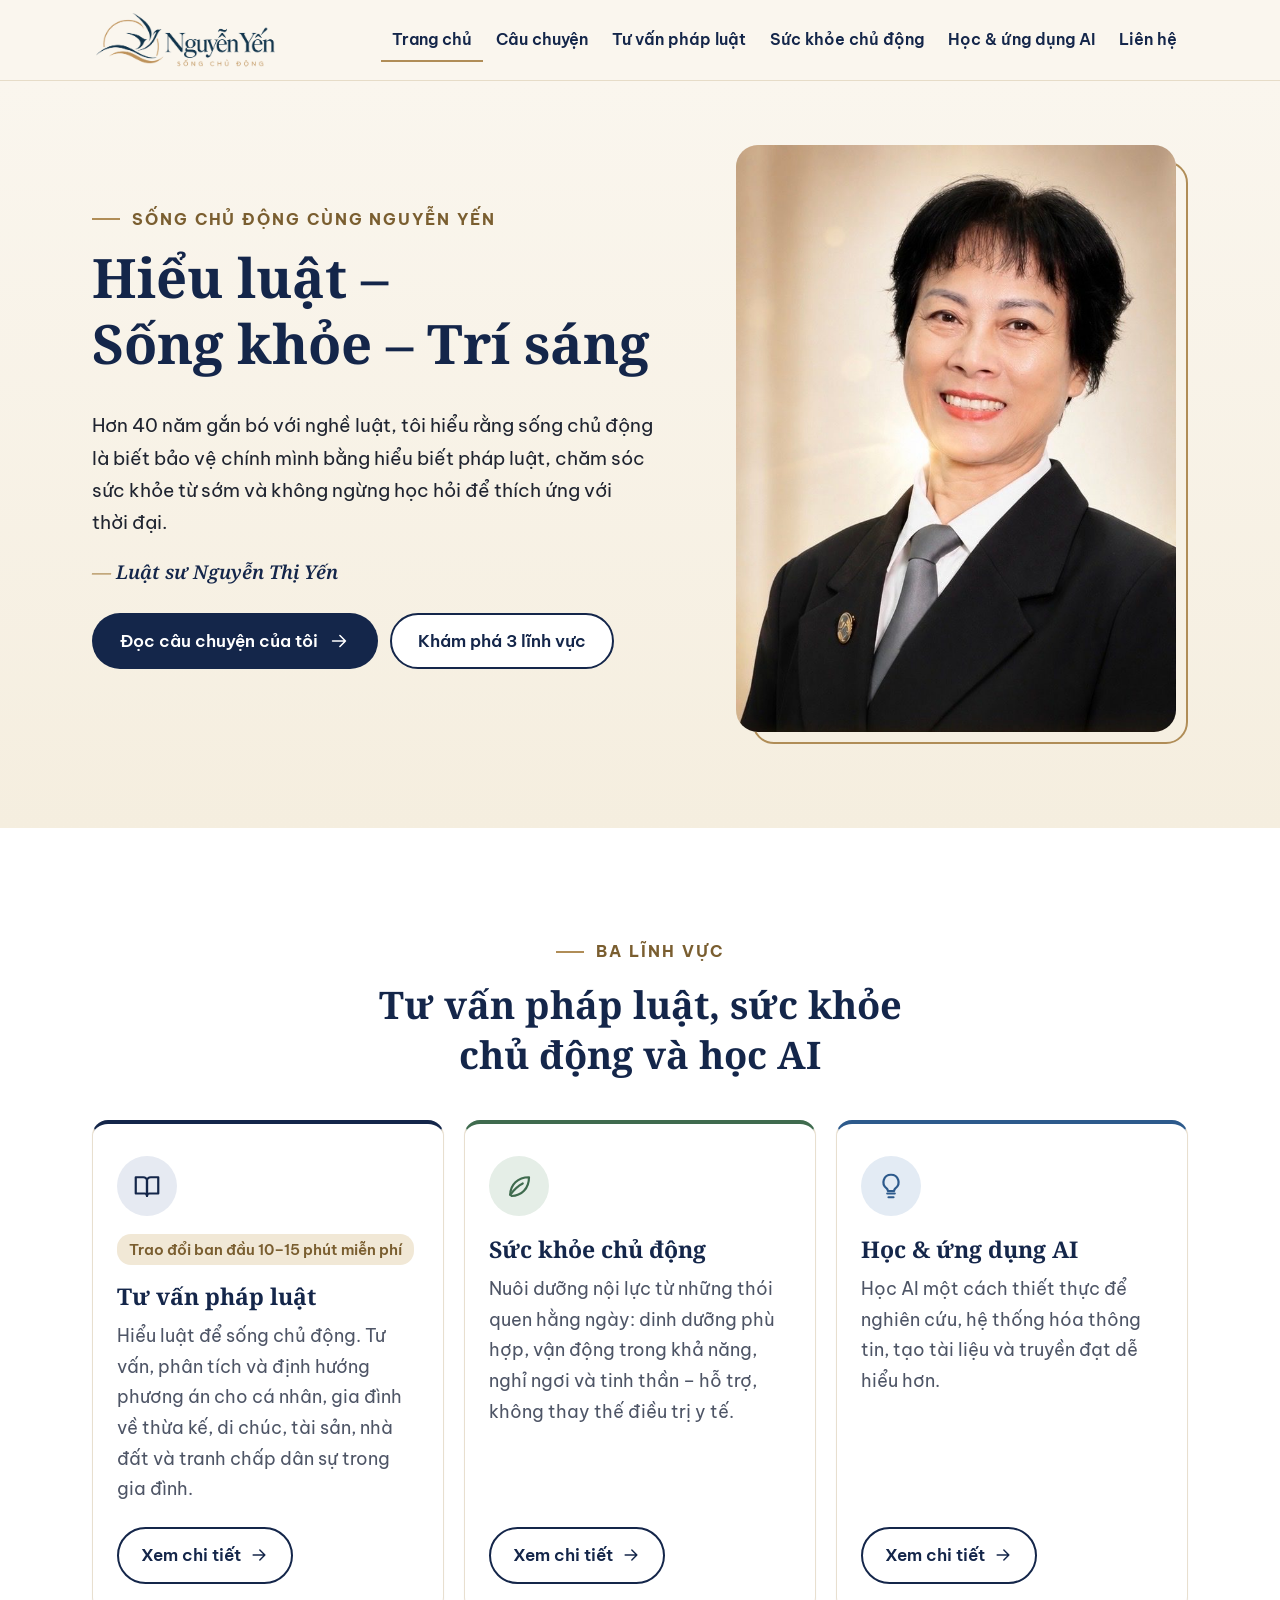
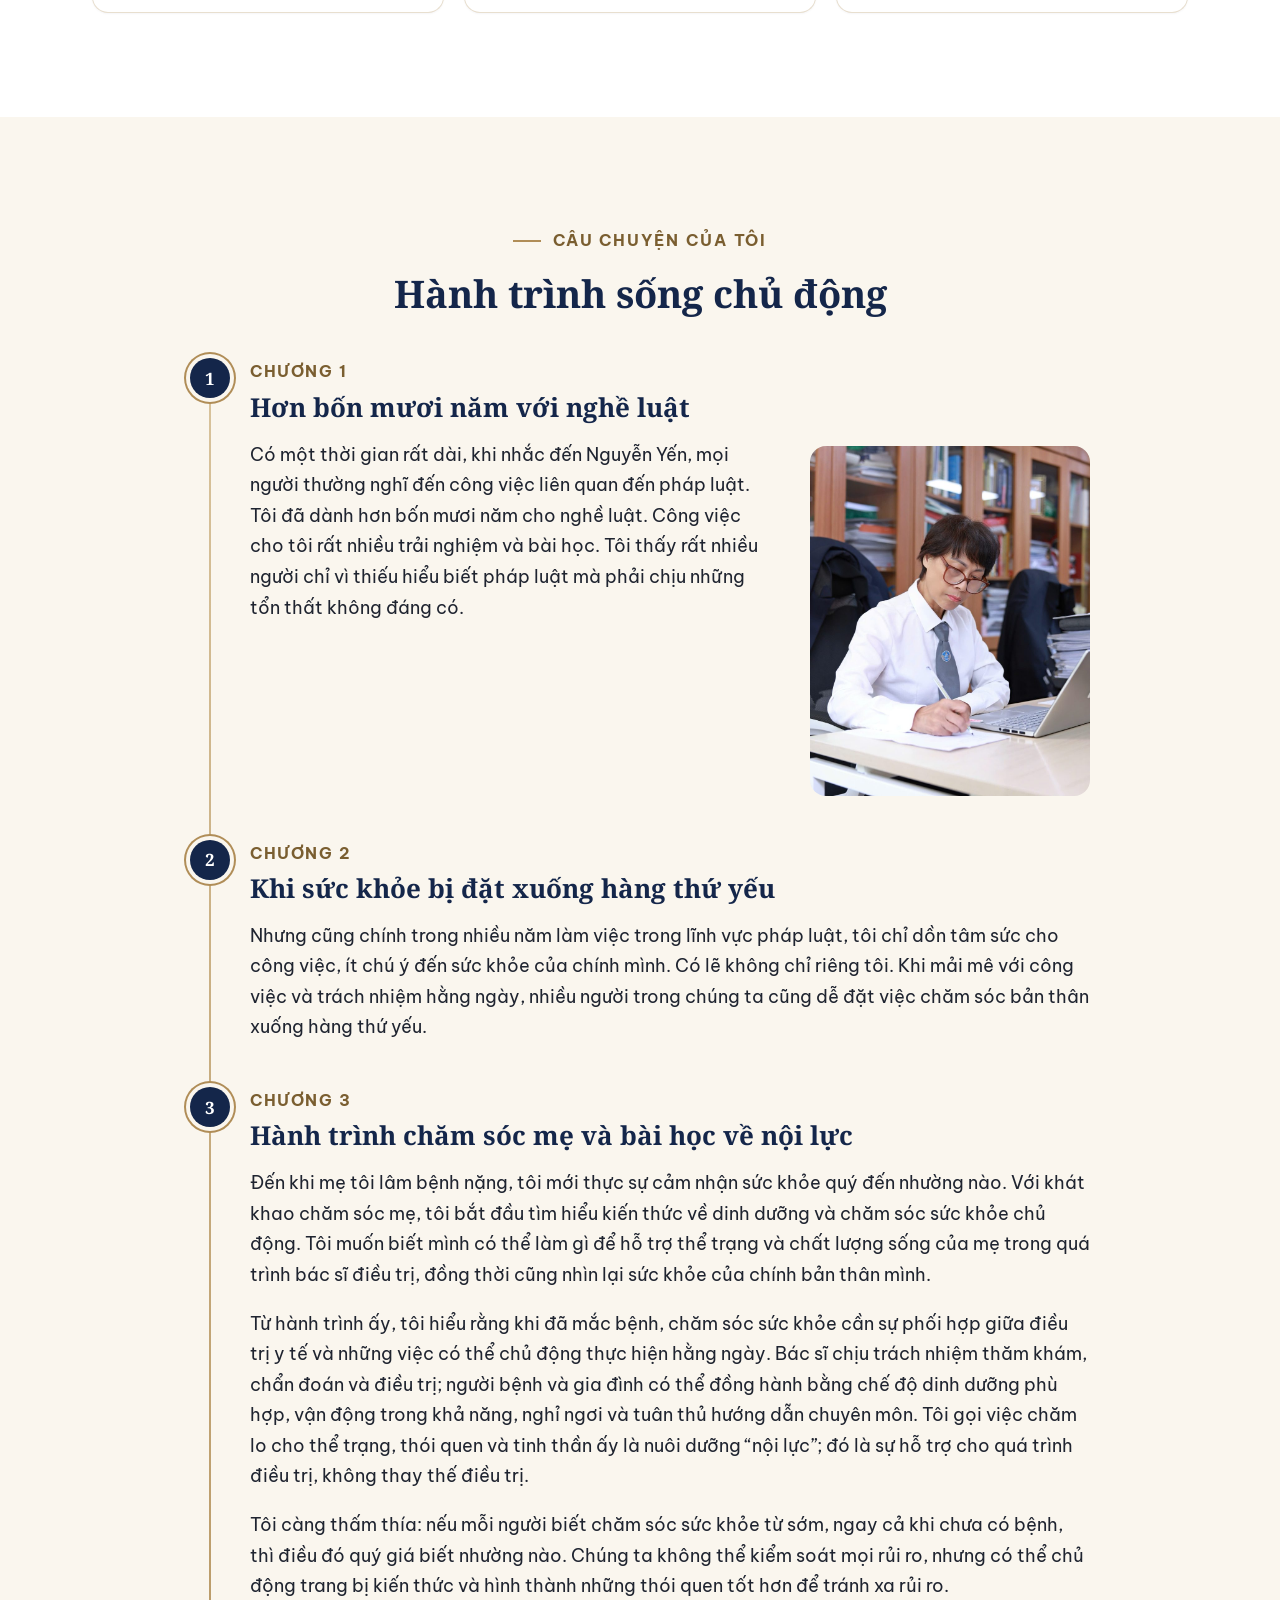
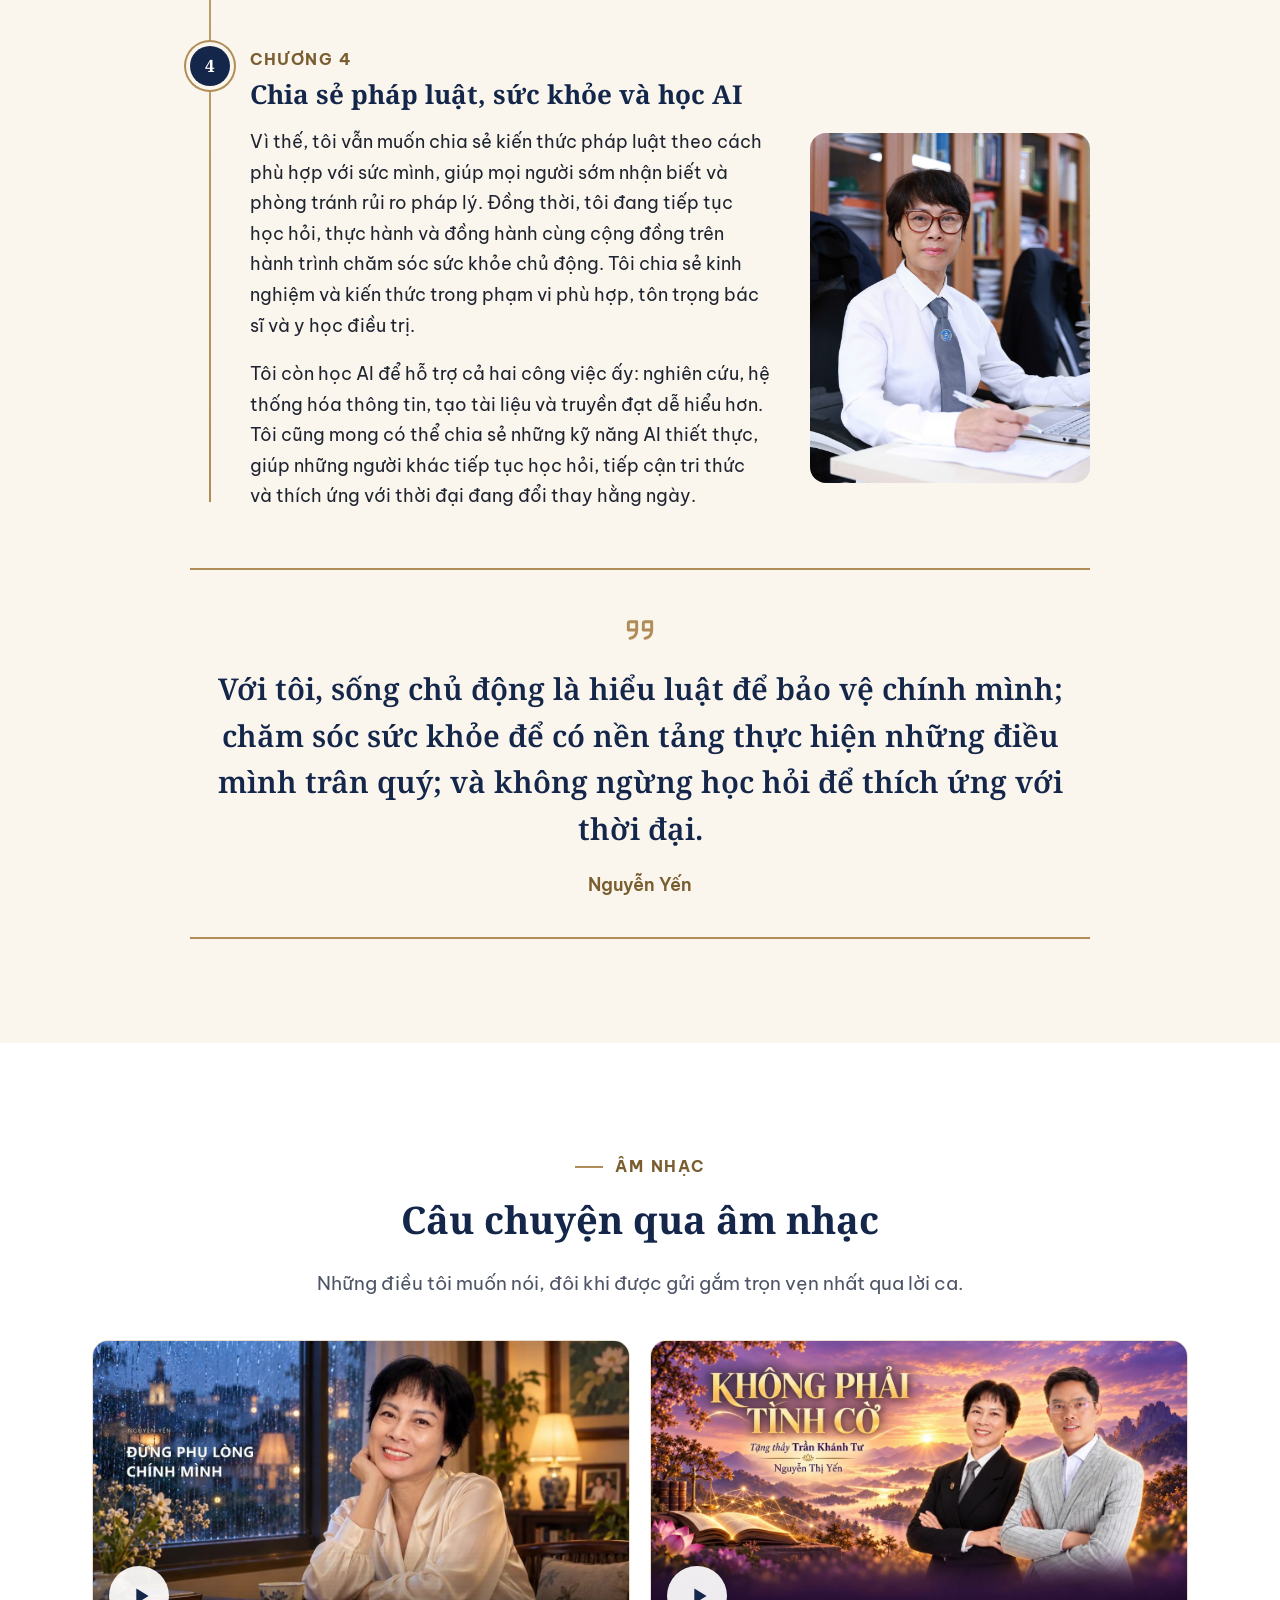
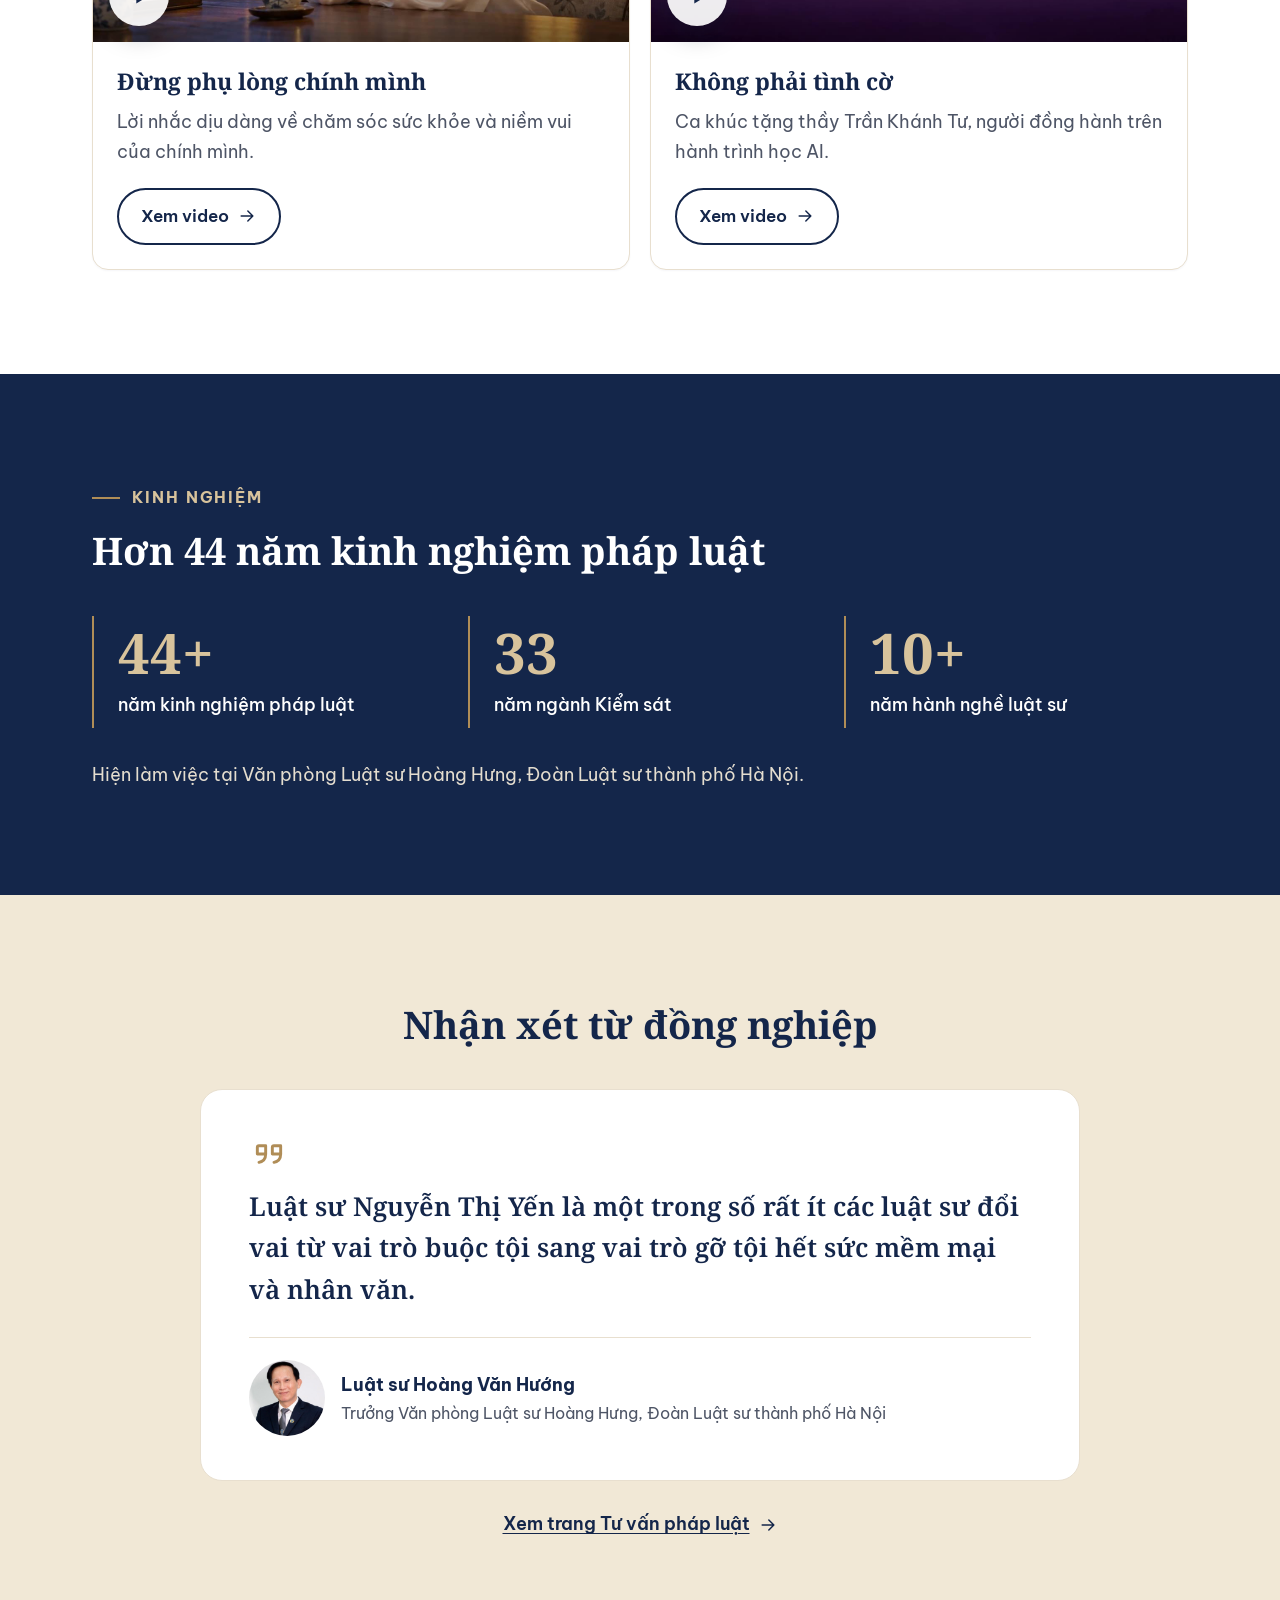
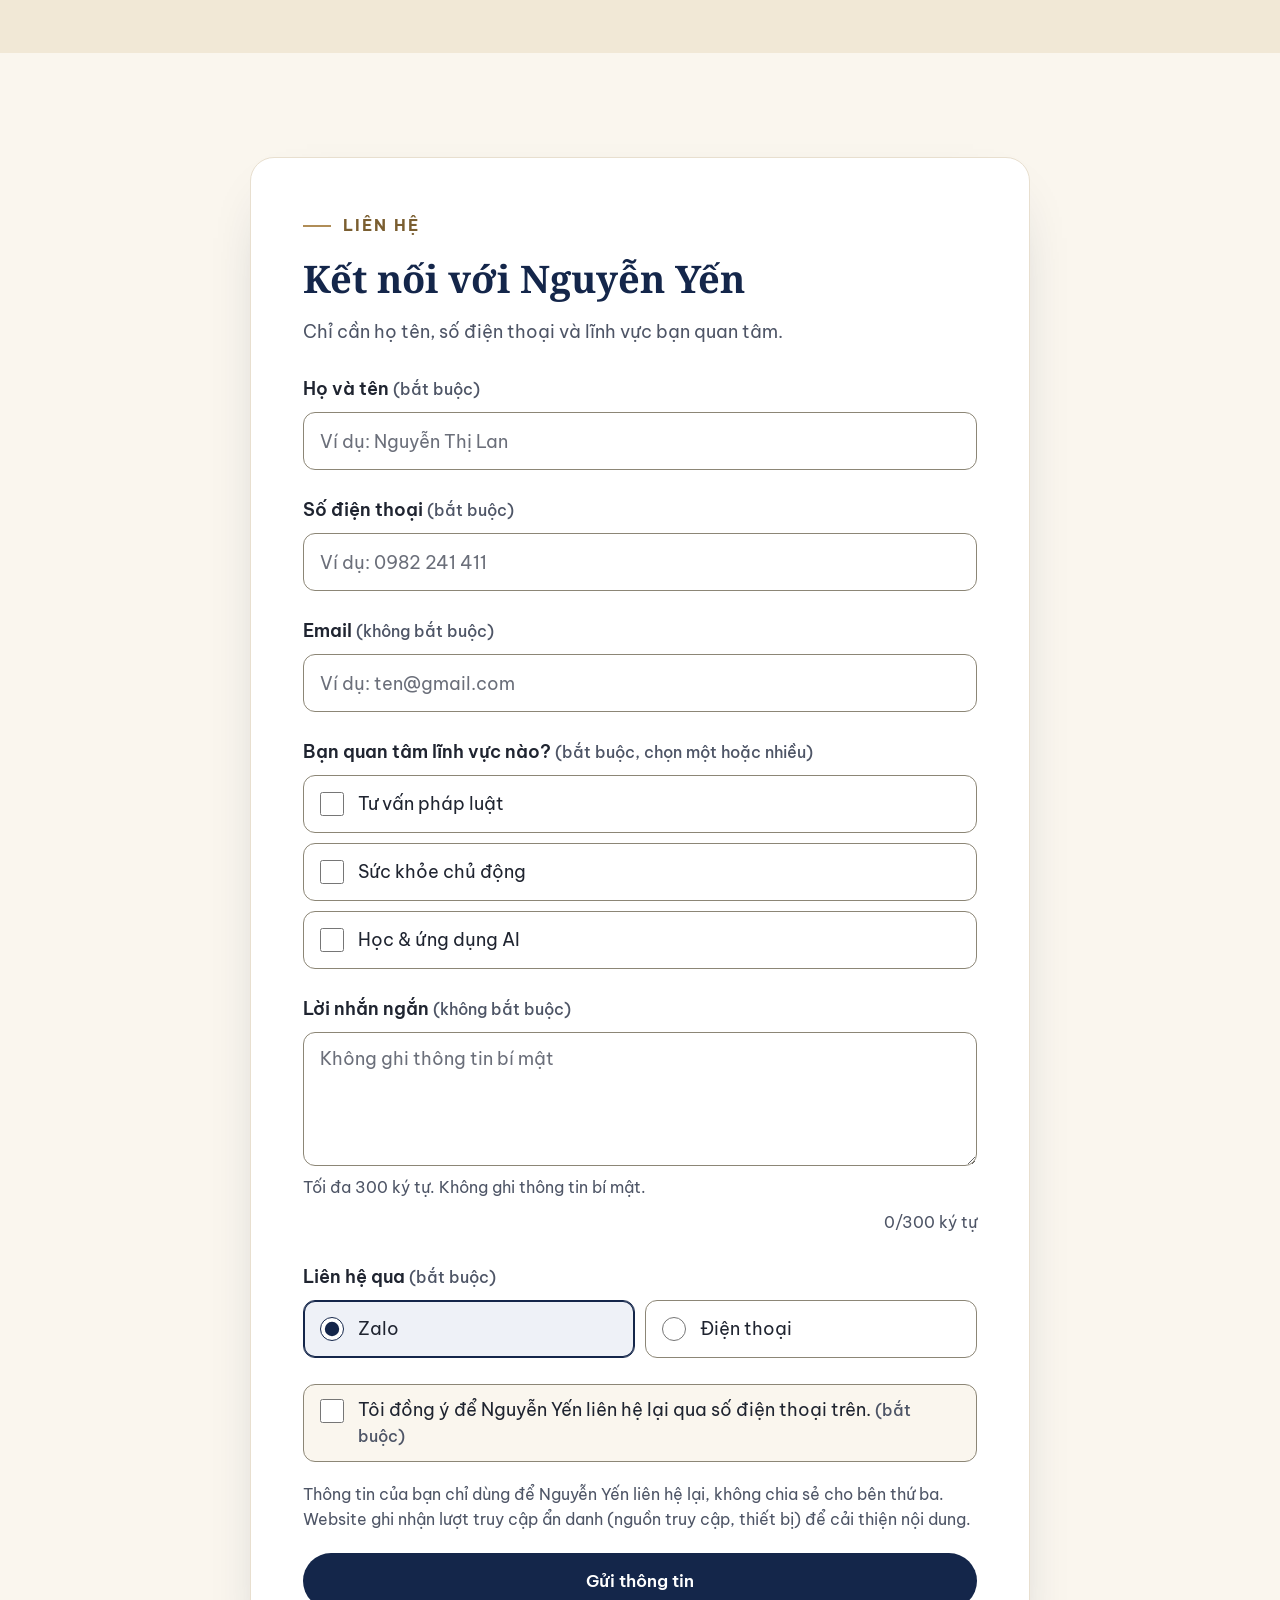
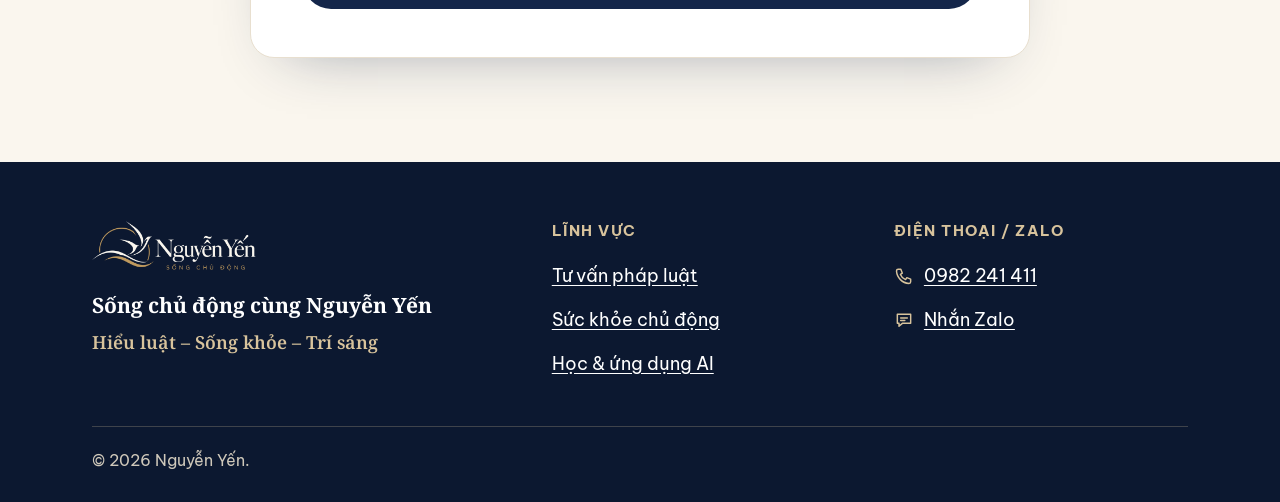
==== index.html @ 21a941b2 "Website Sống chủ động cùng Nguyễn Yến Co-authored-by: Cursor <cursoragent@cursor.com>" ====
<!DOCTYPE html>
<html lang="vi">
<head>
  <meta charset="utf-8">
  <meta name="viewport" content="width=device-width, initial-scale=1">
  <title>Luật sư Nguyễn Thị Yến – Sống chủ động cùng Nguyễn Yến</title>
  <meta name="description" content="Luật sư Nguyễn Thị Yến – hơn 44 năm kinh nghiệm pháp luật – chia sẻ cách sống chủ động: hiểu luật, chăm sóc sức khỏe từ sớm, học AI. Đọc câu chuyện và kết nối.">
  <meta name="robots" content="index, follow, max-image-preview:large">
  <link rel="canonical" href="https://nguyenkimyen.com/">
  <meta name="theme-color" content="#14264A">

  <meta property="og:type" content="website">
  <meta property="og:locale" content="vi_VN">
  <meta property="og:site_name" content="Sống chủ động cùng Nguyễn Yến">
  <meta property="og:title" content="Sống chủ động cùng Nguyễn Yến: Hiểu luật – Sống khỏe – Trí sáng">
  <meta property="og:description" content="Hiểu luật để bảo vệ chính mình, chăm sóc sức khỏe từ sớm và không ngừng học hỏi để thích ứng với thời đại. Câu chuyện của Luật sư Nguyễn Thị Yến.">
  <meta property="og:url" content="https://nguyenkimyen.com/">
  <meta property="og:image" content="https://nguyenkimyen.com/assets/img/og-trang-chu.jpg">
  <meta property="og:image:type" content="image/jpeg">
  <meta property="og:image:width" content="1200">
  <meta property="og:image:height" content="630">
  <meta property="og:image:alt" content="Luật sư Nguyễn Thị Yến và thông điệp Hiểu luật – Sống khỏe – Trí sáng">
  <meta name="twitter:card" content="summary_large_image">
  <meta name="twitter:image:alt" content="Luật sư Nguyễn Thị Yến và thông điệp Hiểu luật – Sống khỏe – Trí sáng">

  <link rel="icon" href="favicon.ico" sizes="any">
  <link rel="icon" type="image/png" sizes="64x64" href="assets/img/favicon.png">
  <link rel="icon" type="image/png" sizes="192x192" href="assets/img/icon-192.png">
  <link rel="apple-touch-icon" sizes="180x180" href="assets/img/apple-touch-icon.png">
  <link rel="manifest" href="site.webmanifest">

  <link rel="preconnect" href="https://fonts.googleapis.com">
  <link rel="preconnect" href="https://fonts.gstatic.com" crossorigin>
  <link rel="stylesheet" href="https://fonts.googleapis.com/css2?family=Be+Vietnam+Pro:wght@400;500;600;700&amp;family=Noto+Serif:wght@600;700&amp;display=swap">
  <link rel="stylesheet" href="assets/css/style.css">
  <script>document.documentElement.classList.add("js");</script>
  <script type="application/ld+json">
  {
    "@context": "https://schema.org",
    "@graph": [
      {
        "@type": "WebSite",
        "@id": "https://nguyenkimyen.com/#website",
        "url": "https://nguyenkimyen.com/",
        "name": "Sống chủ động cùng Nguyễn Yến",
        "alternateName": "Nguyễn Yến",
        "description": "Hiểu luật – Sống khỏe – Trí sáng. Tư vấn pháp luật, sức khỏe chủ động và học ứng dụng AI cùng Luật sư Nguyễn Thị Yến.",
        "inLanguage": "vi",
        "publisher": {
          "@id": "https://nguyenkimyen.com/#person"
        }
      },
      {
        "@type": "WebPage",
        "@id": "https://nguyenkimyen.com/#webpage",
        "url": "https://nguyenkimyen.com/",
        "name": "Luật sư Nguyễn Thị Yến – Sống chủ động cùng Nguyễn Yến",
        "description": "Luật sư Nguyễn Thị Yến – hơn 44 năm kinh nghiệm pháp luật – chia sẻ cách sống chủ động: hiểu luật, chăm sóc sức khỏe từ sớm, học AI. Đọc câu chuyện và kết nối.",
        "inLanguage": "vi",
        "isPartOf": {
          "@id": "https://nguyenkimyen.com/#website"
        },
        "about": {
          "@id": "https://nguyenkimyen.com/#person"
        },
        "primaryImageOfPage": {
          "@type": "ImageObject",
          "url": "https://nguyenkimyen.com/assets/img/nguyen-yen-chan-dung.jpg",
          "width": 686,
          "height": 916
        }
      },
      {
        "@type": "Person",
        "@id": "https://nguyenkimyen.com/#person",
        "name": "Nguyễn Thị Yến",
        "alternateName": "Nguyễn Yến",
        "jobTitle": "Luật sư",
        "description": "Luật sư với hơn 44 năm kinh nghiệm thực tiễn pháp luật: 33 năm công tác trong ngành Kiểm sát và hơn 10 năm hành nghề luật sư.",
        "url": "https://nguyenkimyen.com/",
        "image": {
          "@type": "ImageObject",
          "url": "https://nguyenkimyen.com/assets/img/nguyen-yen-chan-dung.jpg",
          "width": 686,
          "height": 916
        },
        "telephone": "+84982241411",
        "worksFor": {
          "@type": "Organization",
          "name": "Văn phòng Luật sư Hoàng Hưng"
        },
        "memberOf": {
          "@type": "Organization",
          "name": "Đoàn Luật sư thành phố Hà Nội"
        },
        "alumniOf": [
          {
            "@type": "CollegeOrUniversity",
            "name": "Trường Đại học Luật Hà Nội"
          },
          {
            "@type": "CollegeOrUniversity",
            "name": "Trường Đại học Sư phạm Hà Nội 2"
          },
          {
            "@type": "EducationalOrganization",
            "name": "Cao đẳng Kiểm sát"
          }
        ],
        "award": "Bằng khen của Viện trưởng Viện Kiểm sát nhân dân tối cao (05/7/2013)",
        "knowsAbout": [
          "Tư vấn pháp luật",
          "Thừa kế",
          "Di chúc",
          "Tài sản",
          "Nhà đất",
          "Tranh chấp dân sự trong gia đình",
          "Chăm sóc sức khỏe chủ động",
          "Ứng dụng AI"
        ],
        "knowsLanguage": "vi"
      }
    ]
  }
  </script>
</head>
<body class="page-home">
  <svg width="0" height="0" style="position:absolute" aria-hidden="true" focusable="false">
    <symbol id="i-menu" viewBox="0 0 24 24"><path d="M4 7h16M4 12h16M4 17h16"/></symbol>
    <symbol id="i-close" viewBox="0 0 24 24"><path d="M6 6l12 12M18 6L6 18"/></symbol>
    <symbol id="i-phone" viewBox="0 0 24 24"><path d="M5 4h3.2l1.8 4.6-2.3 1.5a11 11 0 0 0 6.2 6.2l1.5-2.3L20 15.8V19a2 2 0 0 1-2 2A16 16 0 0 1 3 6a2 2 0 0 1 2-2z"/></symbol>
    <symbol id="i-chat" viewBox="0 0 24 24"><path d="M4 5h16v11H10l-4 3.5V16H4z"/><path d="M8 9.5h8M8 12.5h5"/></symbol>
    <symbol id="i-edit" viewBox="0 0 24 24"><path d="M4 20h4L19 9l-4-4L4 16z"/><path d="M13 7l4 4"/></symbol>
    <symbol id="i-arrow" viewBox="0 0 24 24"><path d="M5 12h14M13 6l6 6-6 6"/></symbol>
    <symbol id="i-quote" viewBox="0 0 24 24"><path d="M10 7H6a1 1 0 0 0-1 1v4h5z"/><path d="M10 12c0 3-1.5 4.5-4 5"/><path d="M19 7h-4a1 1 0 0 0-1 1v4h5z"/><path d="M19 12c0 3-1.5 4.5-4 5"/></symbol>
    <symbol id="i-book" viewBox="0 0 24 24"><path d="M3 5h6a3 3 0 0 1 3 3v12a2 2 0 0 0-2-2H3z"/><path d="M21 5h-6a3 3 0 0 0-3 3v12a2 2 0 0 1 2-2h7z"/></symbol>
    <symbol id="i-leaf" viewBox="0 0 24 24"><path d="M5 19C5 11 11 5 20 5c0 9-6 15-14 15"/><path d="M5 19c3-4 6-7 10-9"/></symbol>
    <symbol id="i-bulb" viewBox="0 0 24 24"><path d="M9 18h6M10 21h4"/><path d="M12 3a6 6 0 0 0-3.5 10.9c.6.5 1 1.2 1 2.1h5c0-.9.4-1.6 1-2.1A6 6 0 0 0 12 3z"/></symbol>
  </svg>

  <a class="skip-link" href="#noi-dung">Bỏ qua, đến nội dung chính</a>

  <header class="site-header">
    <div class="container header-inner">
      <a class="brand" href="./">
        <img class="brand-logo" src="assets/img/logo/logo-nguyen-yen-ngang-480.png" srcset="assets/img/logo/logo-nguyen-yen-ngang-480.png 1x, assets/img/logo/logo-nguyen-yen-ngang-960.png 2x" width="480" height="159" alt="Nguyễn Yến – Sống chủ động">
      </a>

      <button class="menu-toggle" type="button" aria-expanded="false" aria-controls="site-nav">
        <svg class="i" aria-hidden="true" focusable="false"><use href="#i-menu"/></svg>
        Menu
      </button>

      <div class="nav-backdrop" hidden></div>
      <nav id="site-nav" class="site-nav" aria-label="Menu chính">
        <div class="nav-head">
          <span>Menu</span>
          <button class="nav-close" type="button">
            <svg class="i" aria-hidden="true" focusable="false"><use href="#i-close"/></svg>
            Đóng
          </button>
        </div>
        <ul class="nav-list">
          <li><a href="./" aria-current="page">Trang chủ</a></li>
          <li><a href="#cau-chuyen">Câu chuyện</a></li>
          <li><a href="tu-van-phap-luat/">Tư vấn pháp luật</a></li>
          <li><a href="suc-khoe-chu-dong/">Sức khỏe chủ động</a></li>
          <li><a href="hoc-ung-dung-ai/">Học &amp; ứng dụng AI</a></li>
          <li><a href="#dang-ky">Liên hệ</a></li>
        </ul>
        <div class="nav-contact">
          <a class="btn btn-primary" href="tel:0982241411">
            <svg class="i" aria-hidden="true" focusable="false"><use href="#i-phone"/></svg>
            Gọi 0982 241 411
          </a>
          <a class="btn btn-outline" href="https://zalo.me/0982241411" target="_blank" rel="noopener">
            <svg class="i" aria-hidden="true" focusable="false"><use href="#i-chat"/></svg>
            Nhắn Zalo
          </a>
        </div>
      </nav>

      <a class="btn btn-outline header-call" href="tel:0982241411">
        <svg class="i" aria-hidden="true" focusable="false"><use href="#i-phone"/></svg>
        0982 241 411
      </a>
    </div>
  </header>

  <main id="noi-dung">
    <!-- 1. HERO -->
    <section class="hero" aria-labelledby="hero-title">
      <div class="container hero-grid">
        <div class="hero-text">
          <h1 id="hero-title">
            <span class="eyebrow">Sống chủ&nbsp;động cùng Nguyễn&nbsp;Yến</span>
            <span class="h1-main"><span class="nowrap">Hiểu&nbsp;luật –</span> <span class="nowrap">Sống&nbsp;khỏe –</span> <span class="nowrap">Trí&nbsp;sáng</span></span>
          </h1>
          <p>Hơn 40 năm gắn bó với nghề luật, tôi hiểu rằng sống chủ động là biết bảo vệ chính mình bằng hiểu biết pháp luật, chăm sóc sức khỏe từ sớm và không ngừng học hỏi để thích ứng với thời đại.</p>
          <p class="signature">Luật sư Nguyễn Thị Yến</p>
          <div class="btn-group">
            <a class="btn btn-primary" href="#cau-chuyen">
              Đọc câu chuyện của tôi
              <svg class="i" aria-hidden="true" focusable="false"><use href="#i-arrow"/></svg>
            </a>
            <a class="btn btn-outline" href="#linh-vuc">Khám phá 3 lĩnh vực</a>
          </div>
        </div>
        <div class="hero-portrait">
          <img src="assets/img/nguyen-yen-chan-dung.jpg" width="686" height="916" alt="Chân dung Luật sư Nguyễn Thị Yến" fetchpriority="high">
        </div>
      </div>
    </section>

    <!-- 2. BA LĨNH VỰC -->
    <section class="section section--white" id="linh-vuc" aria-labelledby="linh-vuc-title">
      <div class="container">
        <div class="section-head section-head--center reveal">
          <p class="eyebrow">Ba lĩnh vực</p>
          <h2 id="linh-vuc-title">Tư&nbsp;vấn pháp&nbsp;luật, sức&nbsp;khỏe chủ&nbsp;động và học AI</h2>
        </div>
        <div class="grid grid-3">
          <article class="card domain-card domain-card--law reveal">
            <div class="icon-badge"><svg class="i" aria-hidden="true" focusable="false"><use href="#i-book"/></svg></div>
            <span class="tag"><span class="nowrap">Trao đổi ban đầu</span> <span class="nowrap">10–15 phút miễn phí</span></span>
            <h3><a href="tu-van-phap-luat/">Tư&nbsp;vấn pháp&nbsp;luật</a></h3>
            <p>Hiểu luật để sống chủ động. Tư vấn, phân tích và định hướng phương án cho cá nhân, gia đình về thừa kế, di chúc, tài sản, nhà đất và tranh chấp dân sự trong gia đình.</p>
            <span class="card-cta" aria-hidden="true">Xem chi tiết <svg class="i"><use href="#i-arrow"/></svg></span>
          </article>
          <article class="card domain-card domain-card--health reveal">
            <div class="icon-badge"><svg class="i" aria-hidden="true" focusable="false"><use href="#i-leaf"/></svg></div>
            <h3><a href="suc-khoe-chu-dong/">Sức&nbsp;khỏe chủ&nbsp;động</a></h3>
            <p>Nuôi dưỡng nội lực từ những thói quen hằng ngày: dinh dưỡng phù hợp, vận động trong khả năng, nghỉ ngơi và tinh thần – hỗ trợ, không thay thế điều trị y tế.</p>
            <span class="card-cta" aria-hidden="true">Xem chi tiết <svg class="i"><use href="#i-arrow"/></svg></span>
          </article>
          <article class="card domain-card domain-card--ai reveal">
            <div class="icon-badge"><svg class="i" aria-hidden="true" focusable="false"><use href="#i-bulb"/></svg></div>
            <h3><a href="hoc-ung-dung-ai/">Học &amp; ứng&nbsp;dụng AI</a></h3>
            <p>Học AI một cách thiết thực để nghiên cứu, hệ thống hóa thông tin, tạo tài liệu và truyền đạt dễ hiểu hơn.</p>
            <span class="card-cta" aria-hidden="true">Xem chi tiết <svg class="i"><use href="#i-arrow"/></svg></span>
          </article>
        </div>
      </div>
    </section>

    <!-- 3. CÂU CHUYỆN CỦA TÔI -->
    <section class="section" id="cau-chuyen" aria-labelledby="cau-chuyen-title">
      <div class="container">
        <div class="section-head section-head--center reveal">
          <p class="eyebrow">Câu chuyện của tôi</p>
          <h2 id="cau-chuyen-title">Hành&nbsp;trình sống chủ&nbsp;động</h2>
        </div>

        <ol class="timeline">
          <li class="chapter chapter--media reveal">
            <span class="chapter-num" aria-hidden="true">1</span>
            <p class="chapter-kicker">Chương 1</p>
            <h3>Hơn bốn&nbsp;mươi năm với nghề luật</h3>
            <div class="chapter-body">
              <div>
                <p>Có một thời gian rất dài, khi nhắc đến Nguyễn Yến, mọi người thường nghĩ đến công việc liên quan đến pháp luật. Tôi đã dành hơn bốn mươi năm cho nghề luật. Công việc cho tôi rất nhiều trải nghiệm và bài học. Tôi thấy rất nhiều người chỉ vì thiếu hiểu biết pháp luật mà phải chịu những tổn thất không đáng có.</p>
              </div>
              <figure class="chapter-figure">
                <img src="assets/img/nguyen-yen-lam-viec-1.jpg" width="900" height="1125" loading="lazy" alt="Luật sư Nguyễn Thị Yến đang viết tại bàn làm việc">
              </figure>
            </div>
          </li>

          <li class="chapter reveal">
            <span class="chapter-num" aria-hidden="true">2</span>
            <p class="chapter-kicker">Chương 2</p>
            <h3>Khi sức&nbsp;khỏe bị đặt xuống hàng thứ yếu</h3>
            <p>Nhưng cũng chính trong nhiều năm làm việc trong lĩnh vực pháp luật, tôi chỉ dồn tâm sức cho công việc, ít chú ý đến sức khỏe của chính mình. Có lẽ không chỉ riêng tôi. Khi mải mê với công việc và trách nhiệm hằng ngày, nhiều người trong chúng ta cũng dễ đặt việc chăm sóc bản thân xuống hàng thứ yếu.</p>
          </li>

          <li class="chapter reveal">
            <span class="chapter-num" aria-hidden="true">3</span>
            <p class="chapter-kicker">Chương 3</p>
            <h3>Hành&nbsp;trình chăm&nbsp;sóc mẹ và bài học về nội&nbsp;lực</h3>
            <p>Đến khi mẹ tôi lâm bệnh nặng, tôi mới thực sự cảm nhận sức khỏe quý đến nhường nào. Với khát khao chăm sóc mẹ, tôi bắt đầu tìm hiểu kiến thức về dinh dưỡng và chăm sóc sức khỏe chủ động. Tôi muốn biết mình có thể làm gì để hỗ trợ thể trạng và chất lượng sống của mẹ trong quá trình bác sĩ điều trị, đồng thời cũng nhìn lại sức khỏe của chính bản thân mình.</p>
            <p>Từ hành trình ấy, tôi hiểu rằng khi đã mắc bệnh, chăm sóc sức khỏe cần sự phối hợp giữa điều trị y tế và những việc có thể chủ động thực hiện hằng ngày. Bác sĩ chịu trách nhiệm thăm khám, chẩn đoán và điều trị; người bệnh và gia đình có thể đồng hành bằng chế độ dinh dưỡng phù hợp, vận động trong khả năng, nghỉ ngơi và tuân thủ hướng dẫn chuyên môn. Tôi gọi việc chăm lo cho thể trạng, thói quen và tinh thần ấy là nuôi dưỡng “nội lực”; đó là sự hỗ trợ cho quá trình điều trị, không thay thế điều trị.</p>
            <p>Tôi càng thấm thía: nếu mỗi người biết chăm sóc sức khỏe từ sớm, ngay cả khi chưa có bệnh, thì điều đó quý giá biết nhường nào. Chúng ta không thể kiểm soát mọi rủi ro, nhưng có thể chủ động trang bị kiến thức và hình thành những thói quen tốt hơn để tránh xa rủi ro.</p>
          </li>

          <li class="chapter chapter--media reveal">
            <span class="chapter-num" aria-hidden="true">4</span>
            <p class="chapter-kicker">Chương 4</p>
            <h3>Chia&nbsp;sẻ pháp&nbsp;luật, sức&nbsp;khỏe và học AI</h3>
            <div class="chapter-body">
              <div>
                <p>Vì thế, tôi vẫn muốn chia sẻ kiến thức pháp luật theo cách phù hợp với sức mình, giúp mọi người sớm nhận biết và phòng tránh rủi ro pháp lý. Đồng thời, tôi đang tiếp tục học hỏi, thực hành và đồng hành cùng cộng đồng trên hành trình chăm sóc sức khỏe chủ động. Tôi chia sẻ kinh nghiệm và kiến thức trong phạm vi phù hợp, tôn trọng bác sĩ và y học điều trị.</p>
                <p>Tôi còn học AI để hỗ trợ cả hai công việc ấy: nghiên cứu, hệ thống hóa thông tin, tạo tài liệu và truyền đạt dễ hiểu hơn. Tôi cũng mong có thể chia sẻ những kỹ năng AI thiết thực, giúp những người khác tiếp tục học hỏi, tiếp cận tri thức và thích ứng với thời đại đang đổi thay hằng ngày.</p>
              </div>
              <figure class="chapter-figure">
                <img src="assets/img/nguyen-yen-lam-viec-2.jpg" width="900" height="1125" loading="lazy" alt="Luật sư Nguyễn Thị Yến tại bàn làm việc">
              </figure>
            </div>
          </li>
        </ol>

        <figure class="big-quote reveal">
          <svg class="i" aria-hidden="true" focusable="false"><use href="#i-quote"/></svg>
          <blockquote>
            <p>Với tôi, sống chủ động là hiểu luật để bảo vệ chính mình; chăm sóc sức khỏe để có nền tảng thực hiện những điều mình trân quý; và không ngừng học hỏi để thích ứng với thời đại.</p>
          </blockquote>
          <figcaption>Nguyễn Yến</figcaption>
        </figure>
      </div>
    </section>

    <!-- 4. CÂU CHUYỆN QUA ÂM NHẠC -->
    <section class="section section--white" id="am-nhac" aria-labelledby="am-nhac-title">
      <div class="container">
        <div class="section-head section-head--center reveal">
          <p class="eyebrow">Âm nhạc</p>
          <h2 id="am-nhac-title">Câu&nbsp;chuyện qua âm&nbsp;nhạc</h2>
          <p class="lead">Những điều tôi muốn nói, đôi khi được gửi gắm trọn vẹn nhất qua lời ca.</p>
        </div>
        <div class="grid grid-2">
          <article class="card music-card reveal">
            <div class="music-thumb">
              <img src="assets/video/dung-phu-long-chinh-minh-poster.jpg" width="1280" height="720" loading="lazy" alt="Ảnh bìa video ca khúc Đừng phụ lòng chính mình">
              <span class="play-badge" aria-hidden="true"><svg viewBox="0 0 24 24" focusable="false"><path d="M8 5.5v13l10.5-6.5z"/></svg></span>
            </div>
            <div class="music-body">
              <h3><a href="suc-khoe-chu-dong/#mv">Đừng phụ&nbsp;lòng chính&nbsp;mình</a></h3>
              <p>Lời nhắc dịu dàng về chăm sóc sức khỏe và niềm vui của chính mình.</p>
              <span class="card-cta" aria-hidden="true">Xem video <svg class="i"><use href="#i-arrow"/></svg></span>
            </div>
          </article>
          <article class="card music-card reveal">
            <div class="music-thumb">
              <img src="assets/video/khong-phai-tinh-co-poster.jpg" width="1280" height="720" loading="lazy" alt="Ảnh bìa video ca khúc Không phải tình cờ">
              <span class="play-badge" aria-hidden="true"><svg viewBox="0 0 24 24" focusable="false"><path d="M8 5.5v13l10.5-6.5z"/></svg></span>
            </div>
            <div class="music-body">
              <h3><a href="hoc-ung-dung-ai/#mv">Không phải tình&nbsp;cờ</a></h3>
              <p>Ca khúc tặng thầy Trần Khánh Tư, người đồng hành trên hành trình học AI.</p>
              <span class="card-cta" aria-hidden="true">Xem video <svg class="i"><use href="#i-arrow"/></svg></span>
            </div>
          </article>
        </div>
      </div>
    </section>

    <!-- 5. CON SỐ -->
    <section class="section section--navy" aria-labelledby="con-so-title">
      <div class="container">
        <div class="section-head reveal">
          <p class="eyebrow">Kinh nghiệm</p>
          <h2 id="con-so-title">Hơn 44 năm kinh&nbsp;nghiệm pháp&nbsp;luật</h2>
        </div>
        <ul class="stats reveal">
          <li class="stat"><span class="stat-num">44+</span><span class="stat-label">năm kinh nghiệm pháp luật</span></li>
          <li class="stat"><span class="stat-num">33</span><span class="stat-label">năm ngành Kiểm sát</span></li>
          <li class="stat"><span class="stat-num">10+</span><span class="stat-label">năm hành nghề luật sư</span></li>
        </ul>
        <p class="stats-note reveal">Hiện làm việc tại Văn phòng Luật sư Hoàng Hưng, Đoàn Luật sư thành phố Hà Nội.</p>
      </div>
    </section>

    <!-- 6. NHẬN XÉT -->
    <section class="section section--pale" aria-labelledby="nhan-xet-title">
      <div class="container">
        <div class="section-head section-head--center reveal">
          <h2 id="nhan-xet-title">Nhận&nbsp;xét từ đồng&nbsp;nghiệp</h2>
        </div>
        <figure class="testimonial reveal">
          <svg class="i" aria-hidden="true" focusable="false"><use href="#i-quote"/></svg>
          <blockquote>
            <p>Luật sư Nguyễn Thị Yến là một trong số rất ít các luật sư đổi vai từ vai trò buộc tội sang vai trò gỡ tội hết sức mềm mại và nhân văn.</p>
          </blockquote>
          <figcaption>
            <img src="assets/img/ls-hoang-van-huong.jpg" width="500" height="500" loading="lazy" alt="Chân dung Luật sư Hoàng Văn Hướng">
            <span>
              <span class="who">Luật sư Hoàng Văn Hướng</span>
              <span class="role">Trưởng Văn phòng Luật sư Hoàng Hưng, Đoàn Luật sư thành phố Hà Nội</span>
            </span>
          </figcaption>
        </figure>
        <p class="testimonial-link reveal">
          <a class="text-link" href="tu-van-phap-luat/">Xem trang Tư vấn pháp luật <svg class="i" aria-hidden="true" focusable="false"><use href="#i-arrow"/></svg></a>
        </p>
      </div>
    </section>

    <!-- 7. FORM -->
    <section class="section" id="dang-ky" aria-labelledby="dang-ky-title">
      <div class="container">
        <div class="form-card reveal">
          <p class="eyebrow">Liên hệ</p>
          <h2 id="dang-ky-title">Kết&nbsp;nối với Nguyễn&nbsp;Yến</h2>
          <p class="form-intro">Chỉ cần họ tên, số điện thoại và lĩnh vực bạn quan tâm.</p>

          <form class="lead-form" data-form="trang-chu"
                data-title="Kết nối với Nguyễn Yến – Trang chủ"
                data-success="Bạn đã kết nối thành công. Nguyễn Yến sẽ liên hệ lại sớm."
                novalidate>
            <div class="field" data-type="name">
              <label class="field-label" for="tc-name">Họ và tên <span class="req">(bắt buộc)</span></label>
              <input class="input" id="tc-name" name="name" type="text" autocomplete="name" autocapitalize="words" minlength="2" maxlength="80" placeholder="Ví dụ: Nguyễn Thị Lan" required aria-required="true" aria-describedby="tc-name-error">
              <p class="field-error" id="tc-name-error" hidden></p>
            </div>

            <div class="field" data-type="phone">
              <label class="field-label" for="tc-phone">Số điện thoại <span class="req">(bắt buộc)</span></label>
              <input class="input" id="tc-phone" name="phone" type="tel" inputmode="tel" autocomplete="tel" maxlength="20" placeholder="Ví dụ: 0982 241 411" required aria-required="true" aria-describedby="tc-phone-error">
              <p class="field-error" id="tc-phone-error" hidden></p>
            </div>

            <div class="field" data-type="email">
              <label class="field-label" for="tc-email">Email <span class="opt">(không bắt buộc)</span></label>
              <input class="input" id="tc-email" name="email" type="email" inputmode="email" autocomplete="email" autocapitalize="off" spellcheck="false" maxlength="120" placeholder="Ví dụ: ten@gmail.com" aria-describedby="tc-email-error">
              <p class="field-error" id="tc-email-error" hidden></p>
            </div>

            <fieldset class="field" data-type="checkbox" data-required data-label="Lĩnh vực quan tâm"
                      data-error="Vui lòng chọn ít nhất một lĩnh vực bạn quan tâm." aria-describedby="tc-topic-error">
              <legend class="field-label">Bạn quan tâm lĩnh vực nào? <span class="req">(bắt buộc, chọn một hoặc nhiều)</span></legend>
              <div class="choices">
                <label class="choice"><input type="checkbox" name="interests" value="Tư vấn pháp luật"><span>Tư vấn pháp luật</span></label>
                <label class="choice"><input type="checkbox" name="interests" value="Sức khỏe chủ động"><span>Sức khỏe chủ động</span></label>
                <label class="choice"><input type="checkbox" name="interests" value="Học & ứng dụng AI"><span>Học &amp; ứng dụng AI</span></label>
              </div>
              <p class="field-error" id="tc-topic-error" hidden></p>
            </fieldset>

            <div class="field" data-type="text" data-label="Lời nhắn">
              <label class="field-label" for="tc-message">Lời nhắn ngắn <span class="opt">(không bắt buộc)</span></label>
              <textarea class="input" id="tc-message" name="message" rows="4" maxlength="300" data-counter="tc-message-count" placeholder="Không ghi thông tin bí mật" aria-describedby="tc-message-hint tc-message-count"></textarea>
              <p class="field-hint" id="tc-message-hint">Tối đa 300 ký tự. Không ghi thông tin bí mật.</p>
              <p class="counter" id="tc-message-count">0/300 ký tự</p>
            </div>

            <fieldset class="field" data-type="radio" data-required data-role="contact" data-label="Liên hệ qua"
                      data-error="Vui lòng chọn cách liên hệ." aria-describedby="tc-contact-error">
              <legend class="field-label">Liên hệ qua <span class="req">(bắt buộc)</span></legend>
              <div class="choices choices--inline">
                <label class="choice"><input type="radio" name="contact" value="Zalo" checked><span>Zalo</span></label>
                <label class="choice"><input type="radio" name="contact" value="Điện thoại"><span>Điện thoại</span></label>
              </div>
              <p class="field-error" id="tc-contact-error" hidden></p>
            </fieldset>

            <div class="field" data-type="consent">
              <label class="choice choice--consent">
                <input type="checkbox" name="consent" value="dong-y" aria-describedby="tc-consent-error">
                <span>Tôi đồng ý để Nguyễn Yến liên hệ lại qua số điện thoại trên. <span class="req">(bắt buộc)</span></span>
              </label>
              <p class="field-error" id="tc-consent-error" hidden></p>
            </div>

            <p class="form-privacy">Thông tin của bạn chỉ dùng để Nguyễn Yến liên hệ lại, không chia sẻ cho bên thứ ba. Website ghi nhận lượt truy cập ẩn danh (nguồn truy cập, thiết bị) để cải thiện nội dung.</p>

            <div class="hp-field" aria-hidden="true">
              <label for="tc-website">Website</label>
              <input type="text" id="tc-website" name="website" tabindex="-1" autocomplete="off">
            </div>

            <p class="form-status" role="status" aria-live="polite"></p>
            <button class="btn btn-primary btn-block" type="submit">Gửi thông tin</button>
          </form>
        </div>
      </div>
    </section>
  </main>

  <footer class="site-footer">
    <div class="container">
      <div class="footer-grid">
        <div>
          <img class="footer-logo" src="assets/img/logo/logo-nguyen-yen-nen-toi.png" width="1200" height="396" alt="" loading="lazy" decoding="async">
          <p class="footer-brand">Sống chủ động cùng Nguyễn Yến</p>
          <p class="footer-slogan">Hiểu luật – Sống khỏe – Trí sáng</p>
        </div>
        <nav aria-label="Các lĩnh vực">
          <p class="footer-title">Lĩnh vực</p>
          <ul class="footer-links">
            <li><a href="tu-van-phap-luat/">Tư vấn pháp luật</a></li>
            <li><a href="suc-khoe-chu-dong/">Sức khỏe chủ động</a></li>
            <li><a href="hoc-ung-dung-ai/">Học &amp; ứng dụng AI</a></li>
          </ul>
        </nav>
        <div>
          <p class="footer-title">Điện thoại / Zalo</p>
          <ul class="footer-links">
            <li><a href="tel:0982241411"><svg class="i" aria-hidden="true" focusable="false"><use href="#i-phone"/></svg>0982 241 411</a></li>
            <li><a href="https://zalo.me/0982241411" target="_blank" rel="noopener"><svg class="i" aria-hidden="true" focusable="false"><use href="#i-chat"/></svg>Nhắn Zalo</a></li>
          </ul>
        </div>
      </div>
      <p class="footer-bottom">© 2026 Nguyễn Yến.</p>
    </div>
  </footer>

  <nav class="mobile-bar" aria-label="Liên hệ nhanh">
    <a href="tel:0982241411"><svg class="i" aria-hidden="true" focusable="false"><use href="#i-phone"/></svg>Gọi</a>
    <a href="https://zalo.me/0982241411" target="_blank" rel="noopener"><svg class="i" aria-hidden="true" focusable="false"><use href="#i-chat"/></svg>Zalo</a>
    <a class="is-primary" href="#dang-ky"><svg class="i" aria-hidden="true" focusable="false"><use href="#i-edit"/></svg>Đăng ký</a>
  </nav>

  <script src="assets/js/config.js" defer></script>
  <script src="assets/js/tracker.js" defer></script>
  <script src="assets/js/main.js" defer></script>
</body>
</html>
---- assets/css/style.css ----
/* =========================================================
   Sống chủ động cùng Nguyễn Yến — CSS dùng chung
   Mobile-first. Màu nhấn phụ đổi theo class trên <body>.
   ========================================================= */

:root {
  --navy: #14264A;
  --navy-dark: #0C1830;
  --gold: #B08D57;
  --gold-light: #D8C39C;
  --gold-pale: #F1E8D6;
  --gold-text: #7A5E30;
  --cream: #FAF6EE;
  --white: #FFFFFF;
  --text: #1F2430;
  --muted: #4E5566;
  --green: #3F6B4E;
  --blue: #2D5A8C;
  --error: #B3261E;
  --line: #E8DFCF;
  --line-strong: #8C8676;

  --accent: var(--gold-text);
  --accent-bg: var(--gold-pale);
  --focus: var(--navy-dark);

  --font-serif: "Noto Serif", Georgia, "Times New Roman", serif;
  --font-sans: "Be Vietnam Pro", system-ui, -apple-system, "Segoe UI", Roboto, Arial, sans-serif;

  --radius: 16px;
  --header-h: 68px;
  --bar-h: 64px;
  --container: 1160px;
}

.page-home   { --accent: var(--gold-text); --accent-bg: var(--gold-pale); }
.page-law    { --accent: var(--navy);      --accent-bg: #E6EAF2; }
.page-health { --accent: var(--green);     --accent-bg: #E5EEE7; }
.page-ai     { --accent: var(--blue);      --accent-bg: #E3EBF4; }

/* ---------- Nền tảng ---------- */
*, *::before, *::after { box-sizing: border-box; }

html {
  -webkit-text-size-adjust: 100%;
  text-size-adjust: 100%;
}

@media (prefers-reduced-motion: no-preference) {
  html { scroll-behavior: smooth; }
}

body {
  margin: 0;
  font-family: var(--font-sans);
  font-size: 1.125rem;
  line-height: 1.7;
  color: var(--text);
  background: var(--cream);
  overflow-x: hidden;
  overflow-x: clip;
  padding-bottom: calc(var(--bar-h) + env(safe-area-inset-bottom, 0px));
}

body.menu-open { overflow: hidden; }

img, svg { display: block; max-width: 100%; }
img { height: auto; }

h1, h2, h3, h4 {
  font-family: var(--font-serif);
  font-weight: 700;
  color: var(--navy);
  line-height: 1.32;
  margin: 0 0 0.6em;
}

h1 { font-size: clamp(2rem, 1.3rem + 3.2vw, 3.4rem); line-height: 1.22; }
h2 { font-size: clamp(1.625rem, 1.2rem + 2vw, 2.375rem); }
h3 { font-size: clamp(1.25rem, 1.15rem + 0.5vw, 1.4375rem); }

h1, h2, h3 { text-wrap: balance; }

p { margin: 0 0 1em; text-wrap: pretty; }
p:last-child { margin-bottom: 0; }

a { color: var(--navy); text-underline-offset: 3px; }
a:hover { color: var(--navy-dark); }

strong { font-weight: 700; }

[id] { scroll-margin-top: calc(var(--header-h) + 16px); }

:focus-visible {
  outline: 3px solid var(--focus);
  outline-offset: 3px;
}

.skip-link {
  position: absolute;
  left: 12px;
  top: -120px;
  z-index: 100;
  background: var(--navy);
  color: #fff;
  padding: 12px 18px;
  border-radius: 10px;
  font-weight: 600;
  text-decoration: none;
}
.skip-link:focus { top: 12px; color: #fff; outline-color: var(--gold); }

.visually-hidden {
  position: absolute !important;
  width: 1px; height: 1px;
  padding: 0; margin: -1px;
  overflow: hidden;
  clip: rect(0 0 0 0);
  white-space: nowrap;
  border: 0;
}

.nowrap { white-space: nowrap; }

.container {
  width: 100%;
  max-width: var(--container);
  margin-inline: auto;
  padding-inline: 20px;
}
.container--narrow { max-width: 880px; }

@media (min-width: 768px) {
  .container { padding-inline: 32px; }
}

/* ---------- Icon SVG nét mảnh ---------- */
.i {
  width: 24px;
  height: 24px;
  fill: none;
  stroke: currentColor;
  stroke-width: 1.75;
  stroke-linecap: round;
  stroke-linejoin: round;
  flex: none;
}

.icon-badge {
  width: 60px;
  height: 60px;
  border-radius: 50%;
  display: grid;
  place-items: center;
  background: var(--accent-bg);
  color: var(--accent);
  margin-bottom: 18px;
}
.icon-badge .i { width: 30px; height: 30px; }

/* ---------- Nút ---------- */
.btn {
  display: inline-flex;
  align-items: center;
  justify-content: center;
  gap: 10px;
  min-height: 56px;
  padding: 14px 26px;
  border-radius: 999px;
  border: 2px solid transparent;
  font: 600 1.0625rem/1.3 var(--font-sans);
  text-align: center;
  text-decoration: none;
  cursor: pointer;
  transition: background-color .2s ease, color .2s ease, border-color .2s ease;
}
.btn .i { width: 22px; height: 22px; }

.btn-primary { background: var(--navy); color: #fff; }
.btn-primary:hover { background: var(--navy-dark); color: #fff; }

.btn-gold { background: var(--gold); color: var(--navy-dark); }
.btn-gold:hover { background: var(--gold-light); color: var(--navy-dark); }

.btn-outline { background: #fff; color: var(--navy); border-color: var(--navy); }
.btn-outline:hover { background: var(--navy); color: #fff; }

.btn-zalo { background: #0068FF; color: #fff; }
.btn-zalo:hover { background: #0052CC; color: #fff; }

.btn-block { width: 100%; }

.btn[disabled] { opacity: .7; cursor: progress; }

.btn-group {
  display: flex;
  flex-wrap: wrap;
  gap: 12px;
  margin-top: 28px;
}
.btn-group .btn { flex: 1 1 100%; }

@media (min-width: 600px) {
  .btn-group .btn { flex: 0 0 auto; }
}

.link-btn {
  background: none;
  border: 0;
  padding: 10px 4px;
  min-height: 48px;
  font: 600 1.0625rem/1.4 var(--font-sans);
  color: var(--navy);
  text-decoration: underline;
  text-underline-offset: 3px;
  cursor: pointer;
}

.text-link {
  display: inline-flex;
  align-items: center;
  gap: 8px;
  min-height: 48px;
  font-weight: 600;
  color: var(--navy);
}
.text-link .i { width: 20px; height: 20px; }

/* ---------- Header ---------- */
.site-header {
  position: sticky;
  top: 0;
  z-index: 60;
  background: rgba(250, 246, 238, 0.97);
  border-bottom: 1px solid #E6DCC8;
}

.header-inner {
  display: flex;
  align-items: center;
  justify-content: space-between;
  flex-wrap: wrap;
  gap: 12px;
  min-height: var(--header-h);
}
.js .header-inner { flex-wrap: nowrap; }

.brand {
  display: inline-flex;
  align-items: center;
  color: var(--navy);
  text-decoration: none;
  min-height: 48px;
  flex: none;
}
.brand-logo {
  display: block;
  width: auto;
  height: 54px;
  flex: none;
}

.menu-toggle {
  display: none;
  align-items: center;
  gap: 8px;
  min-height: 48px;
  padding: 0 18px;
  border: 1.5px solid var(--navy);
  border-radius: 999px;
  background: #fff;
  color: var(--navy);
  font: 600 1rem/1 var(--font-sans);
  cursor: pointer;
}
.js .menu-toggle { display: inline-flex; }

.header-call { display: none; }

/* Nav: không JS → danh sách thường; có JS → drawer trên mobile */
.site-nav { width: 100%; }
.nav-list {
  list-style: none;
  margin: 0;
  padding: 0 0 8px;
  display: flex;
  flex-wrap: wrap;
  gap: 4px 12px;
}
.nav-list a {
  display: flex;
  align-items: center;
  min-height: 48px;
  padding: 8px 4px;
  color: var(--navy);
  font-weight: 600;
  text-decoration: none;
}
.nav-list a[aria-current="page"] { text-decoration: underline; text-decoration-color: var(--gold); text-decoration-thickness: 2px; }

.nav-head, .nav-contact { display: none; }

.nav-backdrop {
  position: fixed;
  inset: 0;
  z-index: 1;
  background: rgba(12, 24, 48, 0.55);
  opacity: 0;
  transition: opacity .25s ease;
}
.nav-backdrop.is-visible { opacity: 1; }

.js .site-nav {
  position: fixed;
  top: 0;
  right: 0;
  bottom: 0;
  z-index: 2;
  width: min(88vw, 380px);
  display: flex;
  flex-direction: column;
  background: #fff;
  padding: 12px 20px 32px;
  overflow-y: auto;
  box-shadow: -12px 0 40px rgba(12, 24, 48, 0.18);
  transform: translateX(100%);
  visibility: hidden;
  transition: transform .28s ease, visibility 0s linear .28s;
}
.js .site-nav.is-open {
  transform: none;
  visibility: visible;
  transition: transform .28s ease;
}
.js .nav-head {
  display: flex;
  align-items: center;
  justify-content: space-between;
  min-height: 56px;
  margin-bottom: 8px;
  font: 700 1.125rem/1 var(--font-serif);
  color: var(--navy);
}
.nav-close {
  display: inline-flex;
  align-items: center;
  justify-content: center;
  gap: 6px;
  min-width: 48px;
  min-height: 48px;
  padding: 0 14px;
  border: 1.5px solid var(--line-strong);
  border-radius: 999px;
  background: #fff;
  color: var(--navy);
  font: 600 1rem/1 var(--font-sans);
  cursor: pointer;
}
.js .nav-list { display: block; padding: 0; }
.js .nav-list a {
  min-height: 56px;
  padding: 8px 14px;
  border-bottom: 1px solid #EFE7D8;
  font-size: 1.125rem;
}
.js .nav-list a[aria-current="page"] {
  text-decoration: none;
  background: var(--gold-pale);
  box-shadow: inset 4px 0 0 var(--gold);
}
.js .nav-contact {
  display: grid;
  gap: 12px;
  margin-top: 24px;
}

@media (min-width: 1024px) {
  :root { --header-h: 80px; }
  .brand-logo { height: 62px; }
  .js .menu-toggle, .nav-backdrop { display: none; }
  .site-nav, .js .site-nav {
    position: static;
    width: auto;
    display: block;
    padding: 0;
    background: none;
    box-shadow: none;
    overflow: visible;
    transform: none;
    visibility: visible;
    transition: none;
  }
  .js .nav-head, .js .nav-contact { display: none; }
  .nav-list, .js .nav-list { display: flex; flex-wrap: nowrap; gap: 2px; padding: 0; }
  .nav-list a, .js .nav-list a {
    min-height: 44px;
    padding: 8px 11px;
    border-bottom: 0;
    border-radius: 8px;
    font-size: 1rem;
    white-space: nowrap;
  }
  .nav-list a:hover { background: var(--gold-pale); }
  .nav-list a[aria-current="page"], .js .nav-list a[aria-current="page"] {
    background: none;
    text-decoration: none;
    box-shadow: inset 0 -2px 0 var(--gold);
    border-radius: 0;
  }
  .header-inner { flex-wrap: nowrap; }
}

@media (min-width: 1360px) {
  .header-call { display: inline-flex; flex: none; min-height: 48px; padding: 10px 18px; font-size: 1rem; white-space: nowrap; }
}

/* ---------- Section chung ---------- */
.section { padding-block: clamp(56px, 9vw, 104px); }
.section--white { background: #fff; }
.section--pale { background: var(--gold-pale); }
.section--navy {
  background: var(--navy);
  color: #fff;
  --focus: var(--gold-light);
}
.section--navy h2, .section--navy h3 { color: #fff; }

.section-head { max-width: 760px; margin-bottom: 40px; }
.section-head--center { text-align: center; margin-inline: auto; }
.section-head--center .eyebrow { justify-content: center; }

.eyebrow {
  display: inline-flex;
  align-items: center;
  gap: 12px;
  margin: 0 0 14px;
  font-size: 1rem;
  font-weight: 700;
  letter-spacing: .12em;
  text-transform: uppercase;
  color: var(--accent);
}
.eyebrow::before {
  content: "";
  width: 28px;
  height: 2px;
  background: var(--gold);
  flex: none;
}
.section--navy .eyebrow { color: var(--gold-light); }

h1 .eyebrow {
  display: flex;
  font-family: var(--font-sans);
  line-height: 1.4;
}
h1 .h1-main { display: block; }

.lead { font-size: 1.1875rem; color: var(--muted); }

/* ---------- Hero ---------- */
.hero {
  padding-block: 40px 64px;
  background: linear-gradient(180deg, var(--cream) 0%, #F5EEDF 100%);
}
.hero-grid {
  display: grid;
  gap: 40px;
  align-items: center;
}
.hero-text > p { font-size: 1.1875rem; }
.hero-meta { color: var(--muted); }
.hero-meta strong { color: var(--navy); }

.signature {
  margin-top: 20px;
  font: italic 600 1.25rem/1.4 var(--font-serif);
  color: var(--navy);
}
.signature::before { content: "— "; color: var(--gold); }

.hero-portrait {
  position: relative;
  width: 100%;
  max-width: 440px;
  margin-inline: auto;
}
.hero-portrait::before {
  content: "";
  position: absolute;
  inset: 16px -12px -12px 16px;
  border: 2px solid var(--gold);
  border-radius: 22px;
}
.hero-portrait img {
  position: relative;
  width: 100%;
  aspect-ratio: 3 / 4;
  object-fit: cover;
  object-position: center top;
  border-radius: 22px;
  background: var(--gold-pale);
}

.band {
  display: flex;
  flex-wrap: wrap;
  gap: 10px 24px;
  margin-top: 28px;
  padding: 16px 20px;
  border-radius: 14px;
  background: var(--navy);
  color: #fff;
  font-weight: 600;
  list-style: none;
}
.band li { display: flex; align-items: center; gap: 10px; }
.band li span { text-wrap: balance; }
.band .i { flex: none; }
.band .i { color: var(--gold-light); }

.mini-profile {
  display: inline-flex;
  align-items: center;
  gap: 14px;
  margin-top: 24px;
  padding: 8px 22px 8px 8px;
  background: #fff;
  border: 1px solid var(--line);
  border-radius: 999px;
}
.mini-profile img {
  width: 64px;
  height: 64px;
  border-radius: 50%;
  object-fit: cover;
  background: var(--gold-pale);
}
.mini-profile strong { display: block; font-family: var(--font-serif); color: var(--navy); line-height: 1.3; }
.mini-profile span { display: block; font-size: 1rem; color: var(--muted); line-height: 1.4; text-wrap: balance; }

.hero-portrait--wide { max-width: 580px; }
.hero-portrait--wide img { aspect-ratio: 4 / 3; object-position: center; }

@media (min-width: 900px) {
  .hero { padding-block: 64px 96px; }
  .hero-grid { grid-template-columns: 1.1fr .9fr; gap: 64px; }
}

/* ---------- Lưới & thẻ ---------- */
.list-reset { list-style: none; margin: 0; padding: 0; }
.grid { display: grid; gap: 20px; }
.grid-5 { grid-template-columns: repeat(2, 1fr); gap: 12px; }
.grid-5 > :last-child { grid-column: 1 / -1; }
@media (min-width: 600px) {
  .grid-2, .grid-4 { grid-template-columns: repeat(2, 1fr); }
}
@media (min-width: 768px) {
  .grid-5 { grid-template-columns: repeat(3, 1fr); gap: 20px; }
  .grid-5 > :last-child { grid-column: auto; }
}
@media (min-width: 900px) {
  .grid-3 { grid-template-columns: repeat(3, 1fr); }
}
@media (min-width: 1100px) {
  .grid-4 { grid-template-columns: repeat(4, 1fr); }
  .grid-5 { grid-template-columns: repeat(5, 1fr); }
}

.card {
  position: relative;
  display: flex;
  flex-direction: column;
  background: #fff;
  border: 1px solid var(--line);
  border-radius: var(--radius);
  padding: 28px 24px;
  box-shadow: 0 1px 2px rgba(20, 38, 74, 0.04);
}
.card h3 { margin-bottom: .45em; }
.card p { color: var(--muted); }

.card--compact { align-items: center; text-align: center; padding: 18px 12px; }
.card--compact .icon-badge { width: 40px; height: 40px; margin: 0 auto 10px; }
.card--compact .icon-badge .i { width: 22px; height: 22px; }
.card--compact h3 { margin: 0; font-size: 1.0625rem; }
@media (min-width: 768px) {
  .card--compact { padding: 26px 18px; }
  .card--compact .icon-badge { width: 60px; height: 60px; margin-bottom: 18px; }
  .card--compact .icon-badge .i { width: 30px; height: 30px; }
  .card--compact h3 { font-size: 1.1875rem; }
}

/* Thẻ lĩnh vực trang chủ (cả thẻ bấm được) */
.domain-card { border-top: 4px solid var(--accent); padding-top: 32px; transition: box-shadow .2s ease, transform .2s ease; }
.domain-card--law    { --accent: var(--navy);  --accent-bg: #E6EAF2; }
.domain-card--health { --accent: var(--green); --accent-bg: #E5EEE7; }
.domain-card--ai     { --accent: var(--blue);  --accent-bg: #E3EBF4; }
.domain-card h3 a { color: var(--navy); text-decoration: none; }
.domain-card h3 a::after {
  content: "";
  position: absolute;
  inset: 0;
  border-radius: inherit;
}
.domain-card h3 a:focus-visible { outline: none; }
.domain-card:focus-within { outline: 3px solid var(--focus); outline-offset: 4px; }
.domain-card:hover { box-shadow: 0 18px 40px -24px rgba(20, 38, 74, 0.45); transform: translateY(-2px); }
.domain-card .tag { align-self: flex-start; margin-bottom: 16px; }

.card-cta {
  display: inline-flex;
  align-items: center;
  gap: 8px;
  align-self: flex-start;
  min-height: 52px;
  margin-top: auto;
  padding: 12px 22px;
  border: 2px solid var(--navy);
  border-radius: 999px;
  color: var(--navy);
  font-weight: 600;
  font-size: 1.0625rem;
}
.card-cta .i { width: 20px; height: 20px; }
.domain-card p { margin-bottom: 22px; }
.domain-card:hover .card-cta { background: var(--navy); color: #fff; }

.tag {
  display: inline-block;
  padding: 5px 12px;
  border-radius: 14px;
  background: var(--gold-pale);
  color: var(--gold-text);
  font-size: .9375rem;
  font-weight: 600;
  line-height: 1.4;
  text-wrap: balance;
}

/* ---------- Câu chuyện: dòng thời gian ---------- */
.timeline {
  list-style: none;
  margin: 0 auto;
  padding: 0;
  max-width: 900px;
  position: relative;
}
.timeline::before {
  content: "";
  position: absolute;
  left: 19px;
  top: 10px;
  bottom: 10px;
  width: 2px;
  background: linear-gradient(var(--gold-light), var(--gold));
}
.chapter {
  position: relative;
  padding: 0 0 44px 60px;
}
.chapter:last-child { padding-bottom: 0; }
.chapter-num {
  position: absolute;
  left: 0;
  top: 0;
  width: 40px;
  height: 40px;
  border-radius: 50%;
  display: grid;
  place-items: center;
  background: var(--navy);
  color: #fff;
  font: 700 1.0625rem/1 var(--font-serif);
  box-shadow: 0 0 0 4px var(--cream), 0 0 0 6px var(--gold);
}
.section--white .chapter-num { box-shadow: 0 0 0 4px #fff, 0 0 0 6px var(--gold); }
.chapter-kicker {
  margin: 0 0 4px;
  font-size: 1rem;
  font-weight: 700;
  letter-spacing: .1em;
  text-transform: uppercase;
  color: var(--gold-text);
}
.chapter h3 { font-size: clamp(1.3125rem, 1.1rem + 1vw, 1.625rem); }
.chapter-figure { margin: 24px 0 0; max-width: 360px; }
.chapter-figure img {
  width: 100%;
  aspect-ratio: 4 / 5;
  object-fit: cover;
  border-radius: 16px;
  background: var(--gold-pale);
}
.chapter-figure figcaption { margin-top: 10px; font-size: 1rem; color: var(--muted); }

@media (min-width: 900px) {
  .chapter--media .chapter-body {
    display: grid;
    grid-template-columns: 1fr 280px;
    gap: 40px;
    align-items: start;
  }
  .chapter--media .chapter-figure { margin-top: 6px; }
}

.big-quote {
  max-width: 900px;
  margin: 56px auto 0;
  padding: 40px 12px 36px;
  text-align: center;
  border-top: 2px solid var(--gold);
  border-bottom: 2px solid var(--gold);
}
.big-quote .i { width: 40px; height: 40px; margin: 0 auto 16px; color: var(--gold); }
.big-quote blockquote {
  margin: 0;
  font: 600 clamp(1.3125rem, 1.05rem + 1.4vw, 1.875rem)/1.55 var(--font-serif);
  color: var(--navy);
}
.big-quote figcaption { margin-top: 18px; font-weight: 600; color: var(--gold-text); }

/* ---------- Con số ---------- */
.stats {
  list-style: none;
  margin: 0;
  padding: 0;
  display: grid;
  gap: 4px;
}
.stat {
  display: flex;
  align-items: baseline;
  gap: 18px;
  padding: 18px 0;
  border-bottom: 1px solid var(--line);
}
.stat-num {
  min-width: 3.4ch;
  font: 700 clamp(2.5rem, 2rem + 2vw, 3.5rem)/1 var(--font-serif);
  color: var(--navy);
}
.stat-label { font-size: 1.125rem; font-weight: 500; }
.section--navy .stat { border-color: rgba(216, 195, 156, 0.3); }
.section--navy .stat-num { color: var(--gold-light); }

@media (min-width: 720px) {
  .stats { grid-template-columns: repeat(3, 1fr); gap: 32px; }
  .stat {
    flex-direction: column;
    align-items: flex-start;
    gap: 10px;
    padding: 8px 0 8px 24px;
    border-bottom: 0;
    border-left: 2px solid var(--gold);
  }
  .section--navy .stat { border-color: var(--gold); }
}
.stats-note { margin-top: 32px; color: var(--muted); }
.section--navy .stats-note { color: #E4DDCF; }

/* ---------- Nhận xét ---------- */
.testimonial {
  max-width: 880px;
  margin: 0 auto;
  padding: 32px 24px;
  background: #fff;
  border: 1px solid var(--line);
  border-radius: 22px;
}
.testimonial > .i { width: 40px; height: 40px; color: var(--gold); margin-bottom: 12px; }
.testimonial blockquote {
  margin: 0;
  font: 600 clamp(1.25rem, 1.08rem + .8vw, 1.625rem)/1.6 var(--font-serif);
  color: var(--navy);
}
.testimonial figcaption {
  display: flex;
  align-items: center;
  gap: 16px;
  margin-top: 26px;
  padding-top: 22px;
  border-top: 1px solid var(--line);
}
.testimonial img {
  width: 76px;
  height: 76px;
  flex: none;
  border-radius: 50%;
  object-fit: cover;
  background: var(--gold-pale);
}
.testimonial .who { display: block; font-weight: 700; color: var(--navy); }
.testimonial .role { display: block; font-size: 1rem; color: var(--muted); line-height: 1.5; }
.testimonial-link { margin-top: 20px; text-align: center; }

@media (min-width: 768px) {
  .testimonial { padding: 44px 48px; }
}

/* ---------- Danh sách, khung ---------- */
.checklist {
  list-style: none;
  margin: 0;
  padding: 0;
  display: grid;
  gap: 12px;
}
.checklist li {
  display: flex;
  align-items: flex-start;
  gap: 14px;
  padding: 16px 18px;
  background: #fff;
  border: 1px solid var(--line);
  border-radius: 14px;
}
.checklist .i { width: 26px; height: 26px; margin-top: 2px; color: var(--accent); }
.checklist--plain li { background: transparent; border: 0; padding: 6px 0; }

.note {
  margin-top: 20px;
  padding: 14px 18px;
  border-left: 4px solid var(--gold);
  background: var(--gold-pale);
  border-radius: 0 10px 10px 0;
  font-weight: 600;
  color: var(--text);
}

.frame-box {
  --frame: var(--gold);
  position: relative;
  max-width: 900px;
  margin: 0 auto;
  padding: 32px 24px;
  background: #fff;
  border: 2px solid var(--frame);
  border-radius: 22px;
}
.frame-box--green { --frame: var(--green); }
.frame-box--blue  { --frame: var(--blue); }
.frame-box .icon-badge { background: var(--accent-bg); }
.frame-box h2 { font-size: clamp(1.5rem, 1.2rem + 1.4vw, 2rem); }
.frame-box p { font-size: 1.1875rem; }

@media (min-width: 768px) {
  .frame-box { padding: 44px 52px; }
}

.two-col { display: grid; gap: 40px; align-items: start; }
@media (min-width: 900px) {
  .two-col { grid-template-columns: 1.15fr .85fr; gap: 64px; }
}

.figure-stack { display: grid; gap: 20px; margin: 0; }
.figure-stack figure { margin: 0; }
.figure-stack img {
  width: 100%;
  object-fit: cover;
  border-radius: 18px;
  background: var(--gold-pale);
}
.figure-stack .ratio-portrait { aspect-ratio: 4 / 5; }
.figure-stack .ratio-square { aspect-ratio: 1 / 1; }
.figure-stack figcaption { margin-top: 10px; font-size: 1rem; color: var(--muted); }
@media (min-width: 600px) and (max-width: 899px) {
  .figure-stack { grid-template-columns: 1fr 1fr; }
}

/* Dịch vụ */
.service-card { padding: 32px 24px; border-top: 4px solid var(--gold); }
.service-card h3 {
  font-size: clamp(1.1875rem, 1.1rem + .5vw, 1.375rem);
  letter-spacing: .02em;
  text-transform: uppercase;
}
.service-card h4 {
  margin: 20px 0 8px;
  font: 700 1rem/1.4 var(--font-sans);
  letter-spacing: .08em;
  text-transform: uppercase;
  color: var(--gold-text);
}
.service-card p { color: var(--text); }
.service-card .btn { margin-top: auto; }
.service-card .service-body { margin-bottom: 28px; }
@media (min-width: 768px) {
  .service-card { padding: 40px 36px; }
}

/* Kinh nghiệm & uy tín */
.creds { display: grid; gap: 16px; margin-top: 40px; }
@media (min-width: 768px) { .creds { grid-template-columns: 1fr 1fr; } }
.cred {
  padding: 26px 24px;
  background: #fff;
  border: 1px solid var(--line);
  border-radius: 16px;
}
.cred h3 {
  display: flex;
  align-items: center;
  gap: 12px;
  font: 700 1.125rem/1.4 var(--font-sans);
  color: var(--navy);
}
.cred h3 .i { color: var(--gold-text); }
.cred ul { margin: 0; padding-left: 1.2em; }
.cred li + li { margin-top: 6px; }

/* Quy trình */
.steps {
  list-style: none;
  counter-reset: step;
  margin: 0;
  padding: 0;
  display: grid;
  gap: 16px;
}
.step {
  counter-increment: step;
  position: relative;
  padding: 24px 20px 24px 80px;
  background: #fff;
  border: 1px solid var(--line);
  border-radius: 16px;
}
.step::before {
  content: counter(step);
  position: absolute;
  left: 20px;
  top: 22px;
  width: 44px;
  height: 44px;
  border-radius: 50%;
  display: grid;
  place-items: center;
  background: var(--gold);
  color: var(--navy-dark);
  font: 700 1.125rem/1 var(--font-serif);
}
.step h3 { font-size: 1.1875rem; margin-bottom: .35em; }
.step p { color: var(--muted); }
@media (min-width: 900px) {
  .steps { grid-template-columns: repeat(4, 1fr); }
  .step { padding: 84px 22px 26px; }
  .step::before { top: 24px; left: 22px; }
}

/* Vai trò (trang sức khỏe) */
.roles { display: grid; gap: 16px; margin-top: 32px; }
@media (min-width: 768px) { .roles { grid-template-columns: 1fr 1fr; } }
.role-card {
  padding: 28px 24px;
  background: #fff;
  border: 1px solid var(--line);
  border-top: 4px solid var(--accent);
  border-radius: 16px;
}
.role-card--doctor { border-top-color: var(--navy); }
.role-card h3 { display: flex; align-items: center; gap: 12px; }
.role-card h3 .i { color: var(--accent); width: 28px; height: 28px; }
.role-card--doctor h3 .i { color: var(--navy); }

.key-statement {
  margin: 24px 0 0;
  padding: 22px 24px;
  border-radius: 16px;
  background: var(--accent-bg);
  color: var(--navy);
  font-weight: 700;
  font-size: 1.25rem;
  line-height: 1.55;
  text-align: center;
}

.prose { max-width: 760px; }
.prose p { font-size: 1.1875rem; }
.prose--center { margin-inline: auto; }

.highlight-line {
  margin-top: 24px;
  padding-left: 18px;
  border-left: 4px solid var(--accent);
  font: 600 1.25rem/1.55 var(--font-serif);
  color: var(--navy);
}

/* FAQ */
.faq { max-width: 880px; margin: 0 auto; display: grid; gap: 12px; }
.faq details {
  background: #fff;
  border: 1px solid var(--line);
  border-radius: 14px;
}
.faq summary {
  list-style: none;
  display: flex;
  align-items: center;
  justify-content: space-between;
  gap: 16px;
  min-height: 64px;
  padding: 16px 20px;
  font-weight: 600;
  font-size: 1.125rem;
  color: var(--navy);
  cursor: pointer;
}
.faq summary::-webkit-details-marker { display: none; }
.faq summary::after {
  content: "+";
  flex: none;
  width: 32px;
  height: 32px;
  border-radius: 50%;
  display: grid;
  place-items: center;
  background: var(--gold-pale);
  color: var(--gold-text);
  font-size: 1.5rem;
  line-height: 1;
}
.faq details[open] summary::after { content: "−"; }
.faq details[open] summary { border-bottom: 1px solid var(--line); }
.faq .answer { padding: 16px 20px 20px; }

.backlink {
  max-width: 880px;
  margin: 0 auto;
  text-align: center;
  color: var(--muted);
}

/* ---------- Form ---------- */
.form-card {
  max-width: 780px;
  margin: 0 auto;
  padding: 30px 20px;
  background: #fff;
  border: 1px solid var(--line);
  border-radius: 24px;
  box-shadow: 0 24px 60px -36px rgba(20, 38, 74, 0.45);
}
.form-card > h2 { margin-bottom: .35em; }
.form-intro { color: var(--muted); margin-bottom: 28px; }
@media (min-width: 768px) {
  .form-card { padding: 48px 52px; }
}

.field {
  margin: 0 0 26px;
  padding: 0;
  border: 0;
  min-width: 0;
}
.field-label {
  display: block;
  margin-bottom: 10px;
  padding: 0;
  font-weight: 600;
  font-size: 1.125rem;
  line-height: 1.5;
  color: var(--text);
}
.req, .opt { font-weight: 500; font-size: 1rem; color: var(--muted); }

.input {
  display: block;
  width: 100%;
  min-height: 58px;
  padding: 12px 16px;
  font: 400 1.125rem/1.5 var(--font-sans);
  color: var(--text);
  background: #fff;
  border: 1.5px solid var(--line-strong);
  border-radius: 12px;
  appearance: none;
}
.input::placeholder { color: #6B6F7A; }
.input:focus { outline: 3px solid var(--focus); outline-offset: 2px; border-color: var(--navy); }
textarea.input { min-height: 128px; resize: vertical; }

.field.has-error .input { border-color: var(--error); border-width: 2px; }

.field-error {
  display: flex;
  align-items: flex-start;
  gap: 8px;
  margin: 10px 0 0;
  font-size: 1rem;
  font-weight: 600;
  line-height: 1.5;
  color: var(--error);
}
.field-error[hidden] { display: none; }
.field-error::before {
  content: "!";
  flex: none;
  width: 22px;
  height: 22px;
  margin-top: 1px;
  border-radius: 50%;
  display: grid;
  place-items: center;
  background: var(--error);
  color: #fff;
  font-size: .875rem;
  font-weight: 700;
  line-height: 1;
}

.field-hint { margin: 8px 0 0; font-size: 1rem; color: var(--muted); }

.counter { margin: 8px 0 0; font-size: 1rem; color: var(--muted); text-align: right; }

.choices { display: grid; gap: 10px; }
.choices--inline { grid-template-columns: 1fr 1fr; }
@media (min-width: 560px) {
  .choices--2col { grid-template-columns: 1fr 1fr; }
  .choices--3col { grid-template-columns: repeat(3, 1fr); }
}

.choice {
  display: flex;
  align-items: center;
  gap: 14px;
  min-height: 58px;
  padding: 12px 16px;
  background: #fff;
  border: 1.5px solid var(--line-strong);
  border-radius: 12px;
  font-size: 1.125rem;
  line-height: 1.45;
  cursor: pointer;
  transition: border-color .15s ease, background-color .15s ease;
}
.choice input {
  flex: none;
  width: 24px;
  height: 24px;
  margin: 0;
  accent-color: var(--navy);
  cursor: pointer;
}
.choice:hover { border-color: var(--navy); }
.choice:has(input:checked) {
  border-color: var(--navy);
  background: #EEF1F7;
  box-shadow: inset 0 0 0 1px var(--navy);
}
.choice:has(input:focus-visible) { outline: 3px solid var(--focus); outline-offset: 2px; }
.choice input:focus-visible { outline: none; }
.field.has-error .choice { border-color: var(--error); }

.choice--consent { align-items: flex-start; background: var(--cream); }
.choice--consent input { margin-top: 2px; }

.form-note {
  margin: 0 0 26px;
  padding: 14px 18px;
  border-left: 4px solid var(--gold);
  border-radius: 0 10px 10px 0;
  background: var(--gold-pale);
  font-size: 1.0625rem;
  line-height: 1.6;
}

.form-privacy {
  margin: -6px 0 22px;
  color: var(--muted);
  font-size: 1rem;
  line-height: 1.55;
}

.form-status { margin: 0 0 16px; font-weight: 600; color: var(--error); }
.form-status:empty { display: none; }
.form-status a { color: var(--error); }

.form-after { margin-top: 14px; text-align: center; color: var(--muted); font-size: 1.125rem; }

/* Hộp xác nhận / cảm ơn */
.result-box:focus { outline: none; }
.result-box h3 { font-size: clamp(1.375rem, 1.2rem + .8vw, 1.75rem); }
.result-box .result-icon {
  width: 60px;
  height: 60px;
  margin-bottom: 16px;
  border-radius: 50%;
  display: grid;
  place-items: center;
  background: #E5EEE7;
  color: var(--green);
}
.result-box .result-icon .i { width: 30px; height: 30px; }
.confirm-summary {
  margin: 18px 0 22px;
  padding: 18px 20px;
  background: var(--cream);
  border: 1.5px dashed var(--gold);
  border-radius: 12px;
  font-size: 1.0625rem;
  line-height: 1.65;
  white-space: pre-line;
  overflow-wrap: anywhere;
  -webkit-user-select: text;
  user-select: text;
}
.confirm-actions { display: grid; gap: 12px; }
@media (min-width: 560px) { .confirm-actions { grid-template-columns: 1fr 1fr; } }
.confirm-status { margin: 16px 0 0; font-weight: 600; color: var(--green); }
.confirm-status:empty { display: none; }
.confirm-status.is-warning { color: var(--gold-text); }
.confirm-edit { margin-top: 12px; text-align: center; }

/* ---------- Footer ---------- */
.site-footer {
  --focus: var(--gold-light);
  padding: 56px 0 28px;
  background: var(--navy-dark);
  color: #E9E4DA;
}
.site-footer a { color: #fff; }
.site-footer a:hover { color: var(--gold-light); }
.footer-grid { display: grid; gap: 32px; }
@media (min-width: 768px) {
  .footer-grid { grid-template-columns: 1.4fr 1fr 1fr; gap: 48px; }
}
.footer-logo {
  display: block;
  width: auto;
  height: 56px;
  margin: 0 0 16px -3px;
}
.footer-brand {
  margin: 0 0 8px;
  font: 700 1.3125rem/1.45 var(--font-serif);
  color: #fff;
}
.footer-slogan {
  margin: 0;
  font: 600 1.125rem/1.5 var(--font-serif);
  color: var(--gold-light);
}
.footer-title {
  margin: 0 0 10px;
  font-size: .9375rem;
  font-weight: 700;
  letter-spacing: .1em;
  text-transform: uppercase;
  color: var(--gold-light);
}
.footer-links { list-style: none; margin: 0; padding: 0; }
.footer-links a { display: inline-flex; align-items: center; gap: 10px; min-height: 44px; }
.footer-links .i { width: 20px; height: 20px; color: var(--gold-light); }
.footer-disclaimer {
  margin: 36px 0 0;
  padding: 16px 18px;
  border: 1px solid rgba(216, 195, 156, 0.35);
  border-radius: 12px;
  font-size: 1rem;
  color: #E4DDCF;
}
.footer-bottom {
  margin-top: 40px;
  padding-top: 20px;
  border-top: 1px solid rgba(216, 195, 156, 0.25);
  font-size: 1rem;
  color: #CFC8BA;
}

/* ---------- Thanh liên hệ đáy (mobile) ---------- */
.mobile-bar {
  position: fixed;
  left: 0;
  right: 0;
  bottom: 0;
  z-index: 50;
  display: grid;
  grid-template-columns: repeat(3, 1fr);
  background: #fff;
  border-top: 1px solid #E1D7C4;
  box-shadow: 0 -6px 20px rgba(12, 24, 48, 0.08);
  padding-bottom: env(safe-area-inset-bottom, 0px);
}
.mobile-bar a {
  display: flex;
  align-items: center;
  justify-content: center;
  gap: 8px;
  min-height: var(--bar-h);
  padding: 8px 6px;
  color: var(--navy);
  font-weight: 700;
  font-size: 1.0625rem;
  text-decoration: none;
}
.mobile-bar a + a { border-left: 1px solid #EFE7D8; }
.mobile-bar a:focus-visible { outline-offset: -4px; }
.mobile-bar .is-primary { background: var(--navy); color: #fff; --focus: var(--gold-light); }

@media (min-width: 768px) {
  .mobile-bar { display: none; }
  body { padding-bottom: 0; }
}

/* ---------- Hiệu ứng khi cuộn ---------- */
.js .reveal {
  opacity: 0;
  transform: translateY(16px);
  transition: opacity .6s ease, transform .6s ease;
}
.js .reveal.is-visible { opacity: 1; transform: none; }

@media (prefers-reduced-motion: reduce) {
  html { scroll-behavior: auto; }
  .js .reveal { opacity: 1; transform: none; transition: none; }
  *, *::before, *::after {
    animation: none !important;
    transition: none !important;
  }
  .domain-card:hover, .music-card:hover { transform: none; }
}

@media print {
  .site-header, .mobile-bar, .site-footer .footer-links, .footer-logo { display: none; }
  body { padding-bottom: 0; background: #fff; }
  .js .reveal { opacity: 1; transform: none; }
}

/* ---------- Tâm sự (trang Sức khỏe) ---------- */
.story {
  max-width: 680px;
  margin: 0 auto;
}
.story p { font-size: 1.1875rem; line-height: 1.8; }
@media (min-width: 768px) {
  .story p { font-size: 1.25rem; }
}
.story-quote {
  margin: 8px 0 28px;
  padding: 6px 0 6px 22px;
  border-left: 4px solid var(--gold);
}
.story-quote p {
  font: 600 clamp(1.3125rem, 1.1rem + 1vw, 1.625rem)/1.55 var(--font-serif);
  color: var(--navy);
}
.story .story-emphasis {
  font-weight: 700;
  color: var(--navy);
}
.story-note {
  margin: 32px 0;
  padding: 22px 24px;
  border-radius: 16px;
  background: #EEF4EF;
  border-left: 4px solid var(--green);
}
.story-note p { margin-bottom: .6em; }
.story-steps {
  list-style: none;
  margin: 28px 0 32px;
  padding: 0;
  display: grid;
  gap: 12px;
}
.story-steps li {
  display: flex;
  align-items: flex-start;
  gap: 14px;
  padding: 16px;
  background: #fff;
  border: 1px solid var(--line);
  border-radius: 16px;
  font-size: 1.1875rem;
  line-height: 1.7;
}
.story-steps .icon-badge { width: 44px; height: 44px; margin: 0; flex: none; }
.story-steps .icon-badge .i { width: 24px; height: 24px; }
@media (min-width: 600px) {
  .story-steps li { gap: 16px; padding: 18px 20px; }
  .story-steps li:nth-child(2) { margin-left: 20px; }
  .story-steps li:nth-child(3) { margin-left: 40px; }
  .story-steps .icon-badge { width: 48px; height: 48px; }
  .story-steps .icon-badge .i { width: 26px; height: 26px; }
}
.story-step-label {
  display: block;
  font-size: .9375rem;
  font-weight: 700;
  letter-spacing: .1em;
  text-transform: uppercase;
  color: var(--accent);
}
.story-closing {
  margin: 36px 0 0;
  padding-top: 28px;
  border-top: 2px solid var(--gold-light);
}
.story-closing blockquote { margin: 0; }
.story-closing p {
  font: italic 600 clamp(1.25rem, 1.1rem + .8vw, 1.5rem)/1.6 var(--font-serif);
  color: var(--navy);
}
.story-sign {
  margin-top: 14px;
  font-weight: 700;
  color: var(--gold-text);
}

/* ---------- Video ---------- */
.video-block { max-width: 960px; margin: 0 auto; }
.video-block .section-head { margin-bottom: 28px; }
.video-frame {
  margin: 0;
  width: 100%;
  aspect-ratio: 16 / 9;
  border-radius: 20px;
  overflow: hidden;
  background: var(--navy-dark);
  box-shadow: 0 24px 50px -30px rgba(12, 24, 48, 0.55);
}
.video-frame video {
  display: block;
  width: 100%;
  height: 100%;
  object-fit: contain;
  background: var(--navy-dark);
}
.video-meta {
  display: flex;
  align-items: center;
  gap: 8px;
  margin: 12px 0 0;
  font-size: 1rem;
  color: var(--muted);
}
.video-meta .i { width: 20px; height: 20px; color: var(--accent); }
.video-meta { justify-content: center; }
.video-inline { margin-top: 56px; }
.video-inline > h3,
.video-inline > p:not(.video-meta) { max-width: 760px; margin-inline: auto; text-align: center; }
.video-inline > h3 { margin-bottom: .4em; font-size: clamp(1.375rem, 1.2rem + .8vw, 1.75rem); }
.video-inline > p:not(.video-meta) { color: var(--muted); margin-bottom: 24px; }

/* ---------- Thẻ âm nhạc (trang chủ) ---------- */
.music-card { padding: 0; overflow: hidden; transition: box-shadow .2s ease, transform .2s ease; }
.music-card:hover { box-shadow: 0 18px 40px -24px rgba(20, 38, 74, 0.45); transform: translateY(-2px); }
.music-card:focus-within { outline: 3px solid var(--focus); outline-offset: 4px; }
.music-thumb { position: relative; aspect-ratio: 16 / 9; background: var(--navy-dark); }
.music-thumb img { width: 100%; height: 100%; object-fit: cover; }
.play-badge {
  position: absolute;
  left: 16px;
  bottom: 16px;
  width: 60px;
  height: 60px;
  border-radius: 50%;
  display: grid;
  place-items: center;
  background: rgba(255, 255, 255, 0.92);
  color: var(--navy);
  box-shadow: 0 8px 24px rgba(12, 24, 48, 0.35);
}
.play-badge svg { width: 28px; height: 28px; margin-left: 4px; fill: currentColor; }
.music-body { display: flex; flex-direction: column; flex: 1; padding: 24px; }
.music-body h3 a { color: var(--navy); text-decoration: none; }
.music-body h3 a::after { content: ""; position: absolute; inset: 0; border-radius: inherit; }
.music-body h3 a:focus-visible { outline: none; }
.music-body p { margin-bottom: 20px; }
.music-card:hover .card-cta { background: var(--navy); color: #fff; }

/* ---------- Honeypot chống spam ---------- */
.hp-field {
  position: absolute;
  left: -9999px;
  top: auto;
  width: 1px;
  height: 1px;
  overflow: hidden;
}

/* ---------- Trang 404 ---------- */
.notfound { text-align: center; }
.notfound .eyebrow { justify-content: center; }
.notfound-code {
  margin: 0 0 8px;
  font: 700 clamp(3.5rem, 2.5rem + 5vw, 6rem)/1 var(--font-serif);
  color: var(--gold);
}
.notfound .btn-group { justify-content: center; }
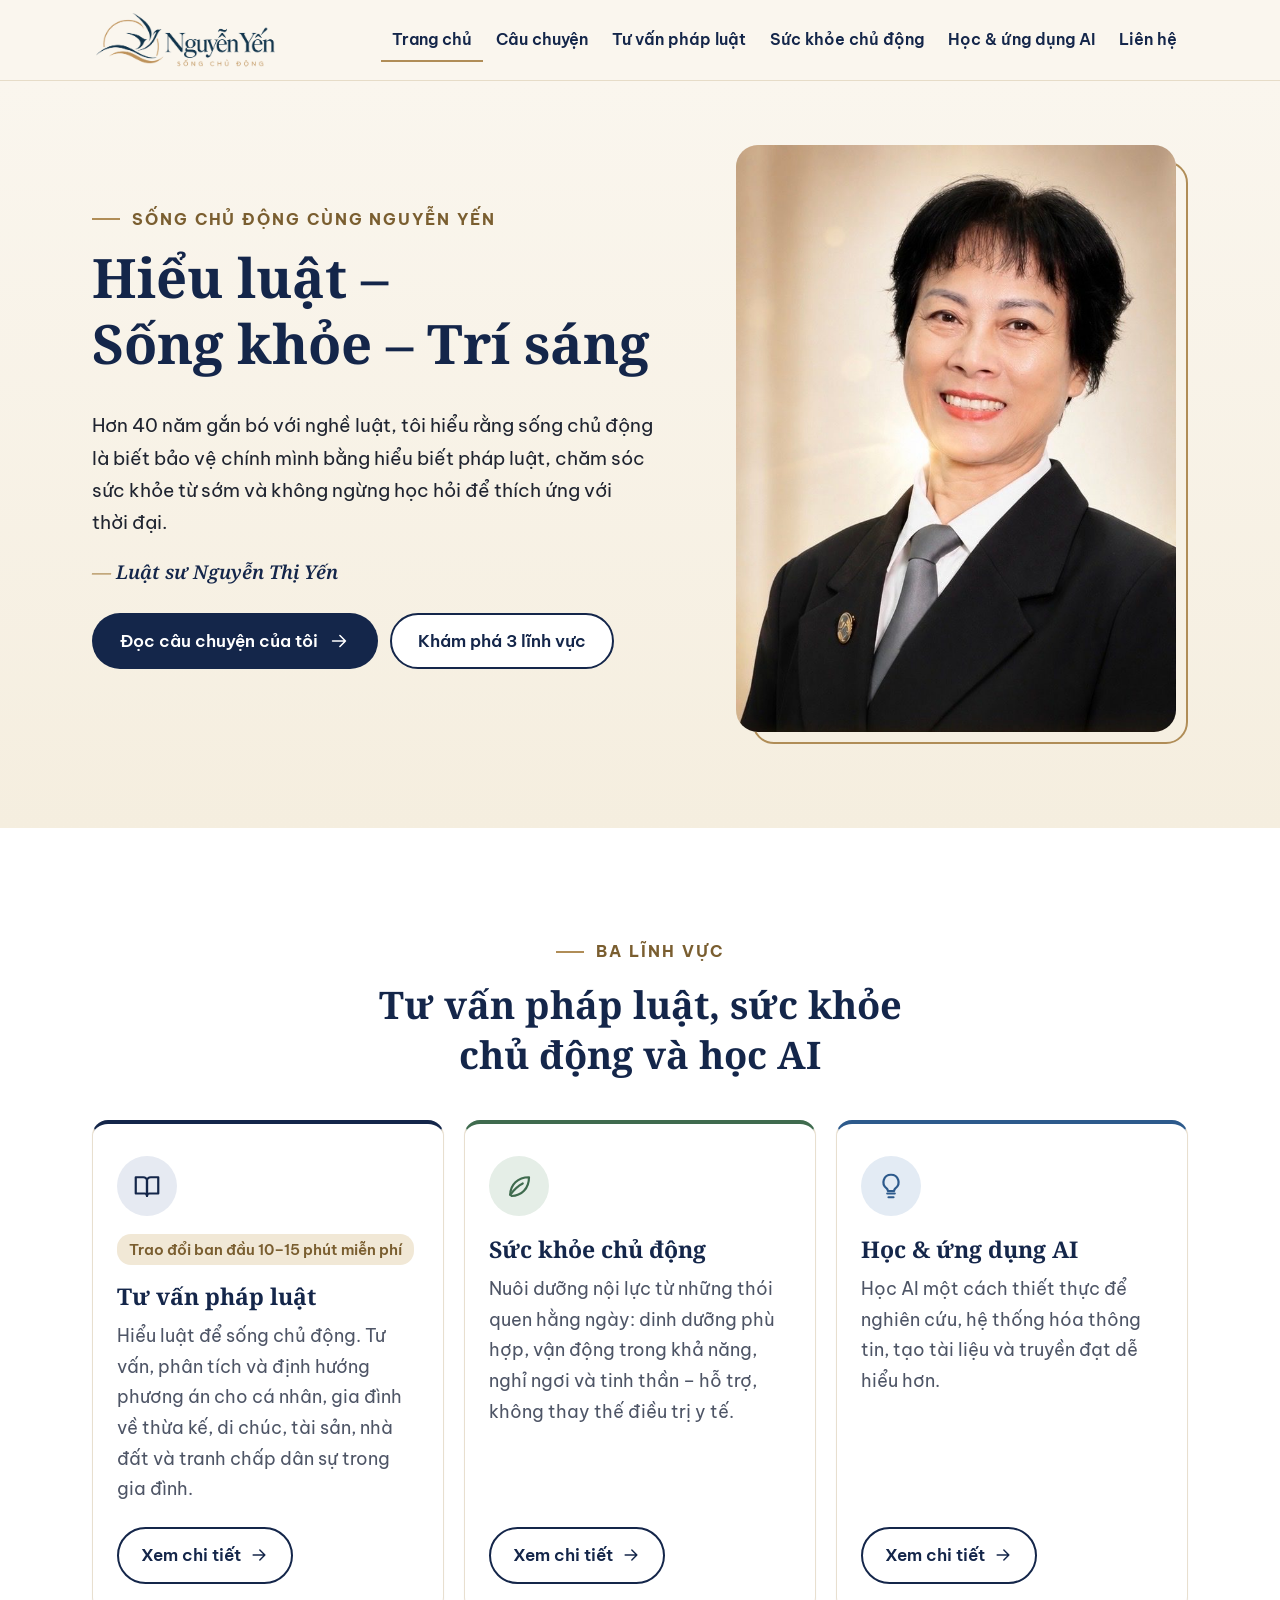
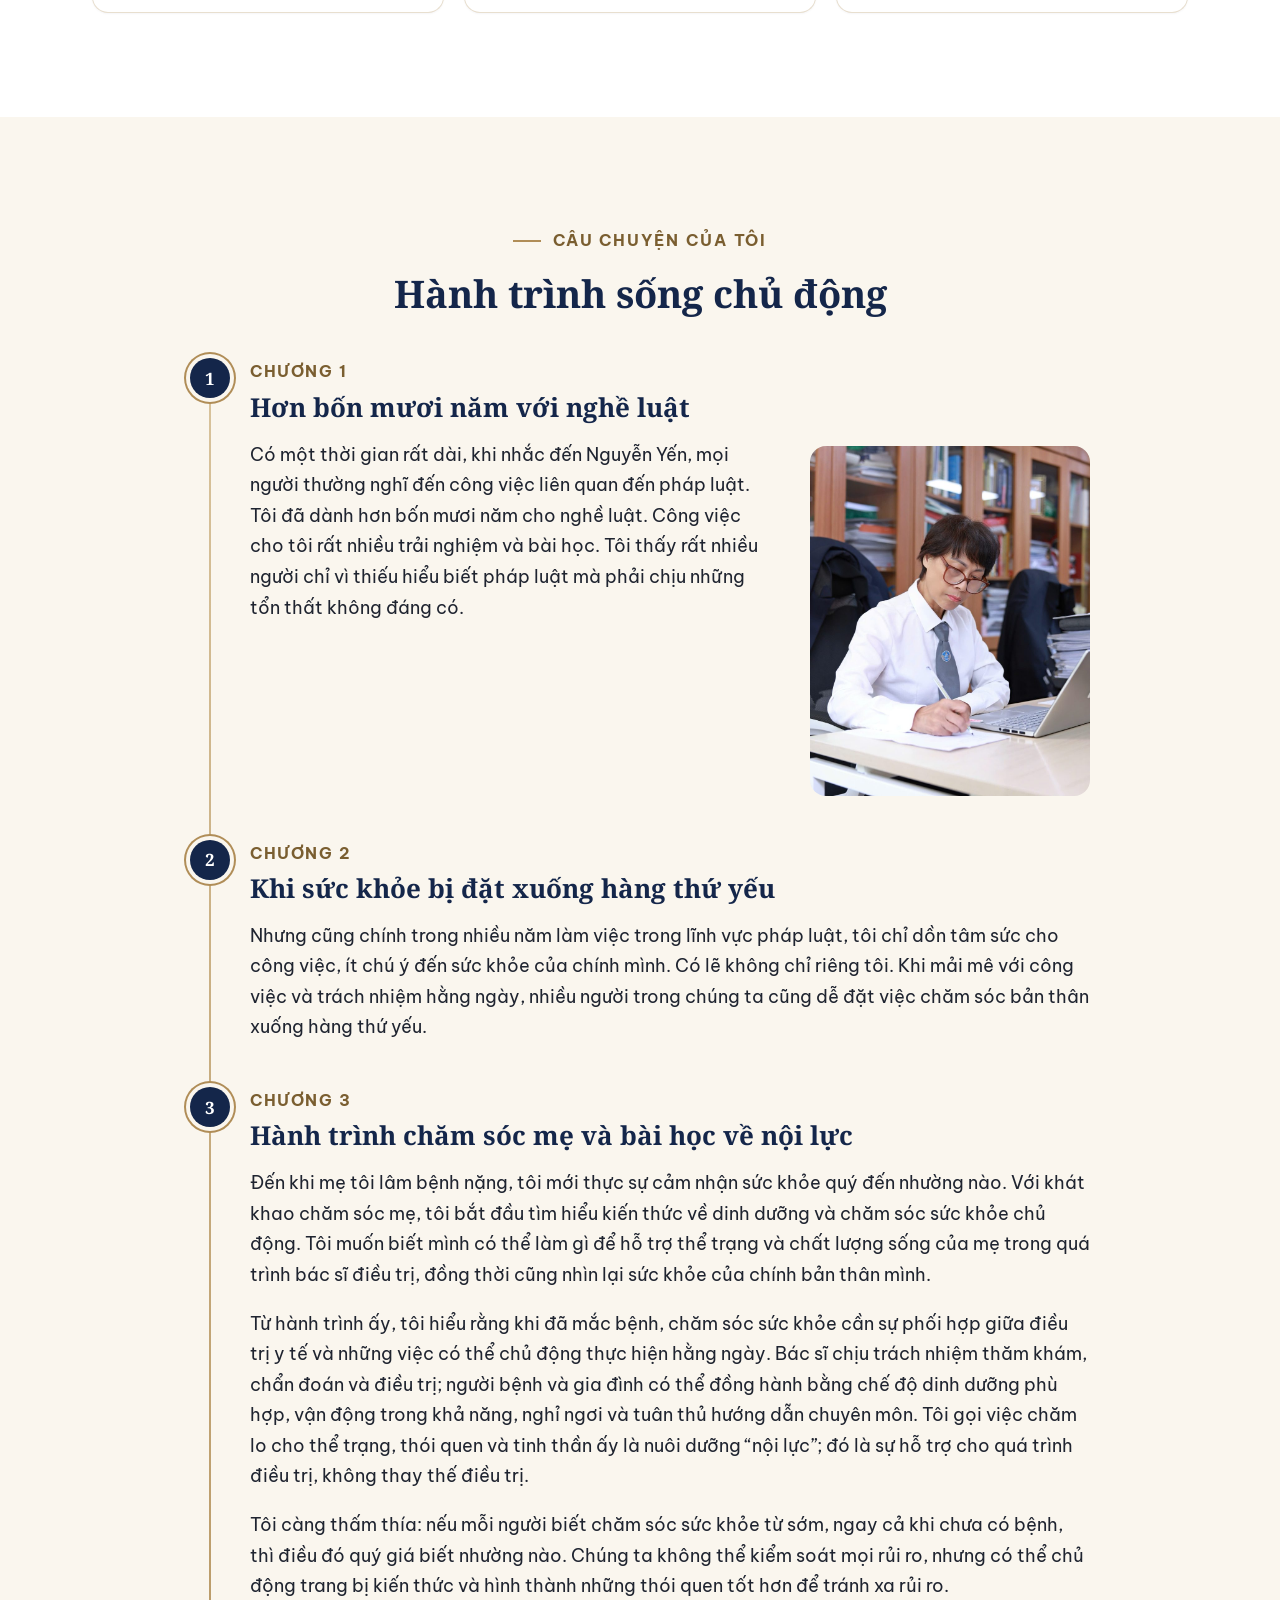
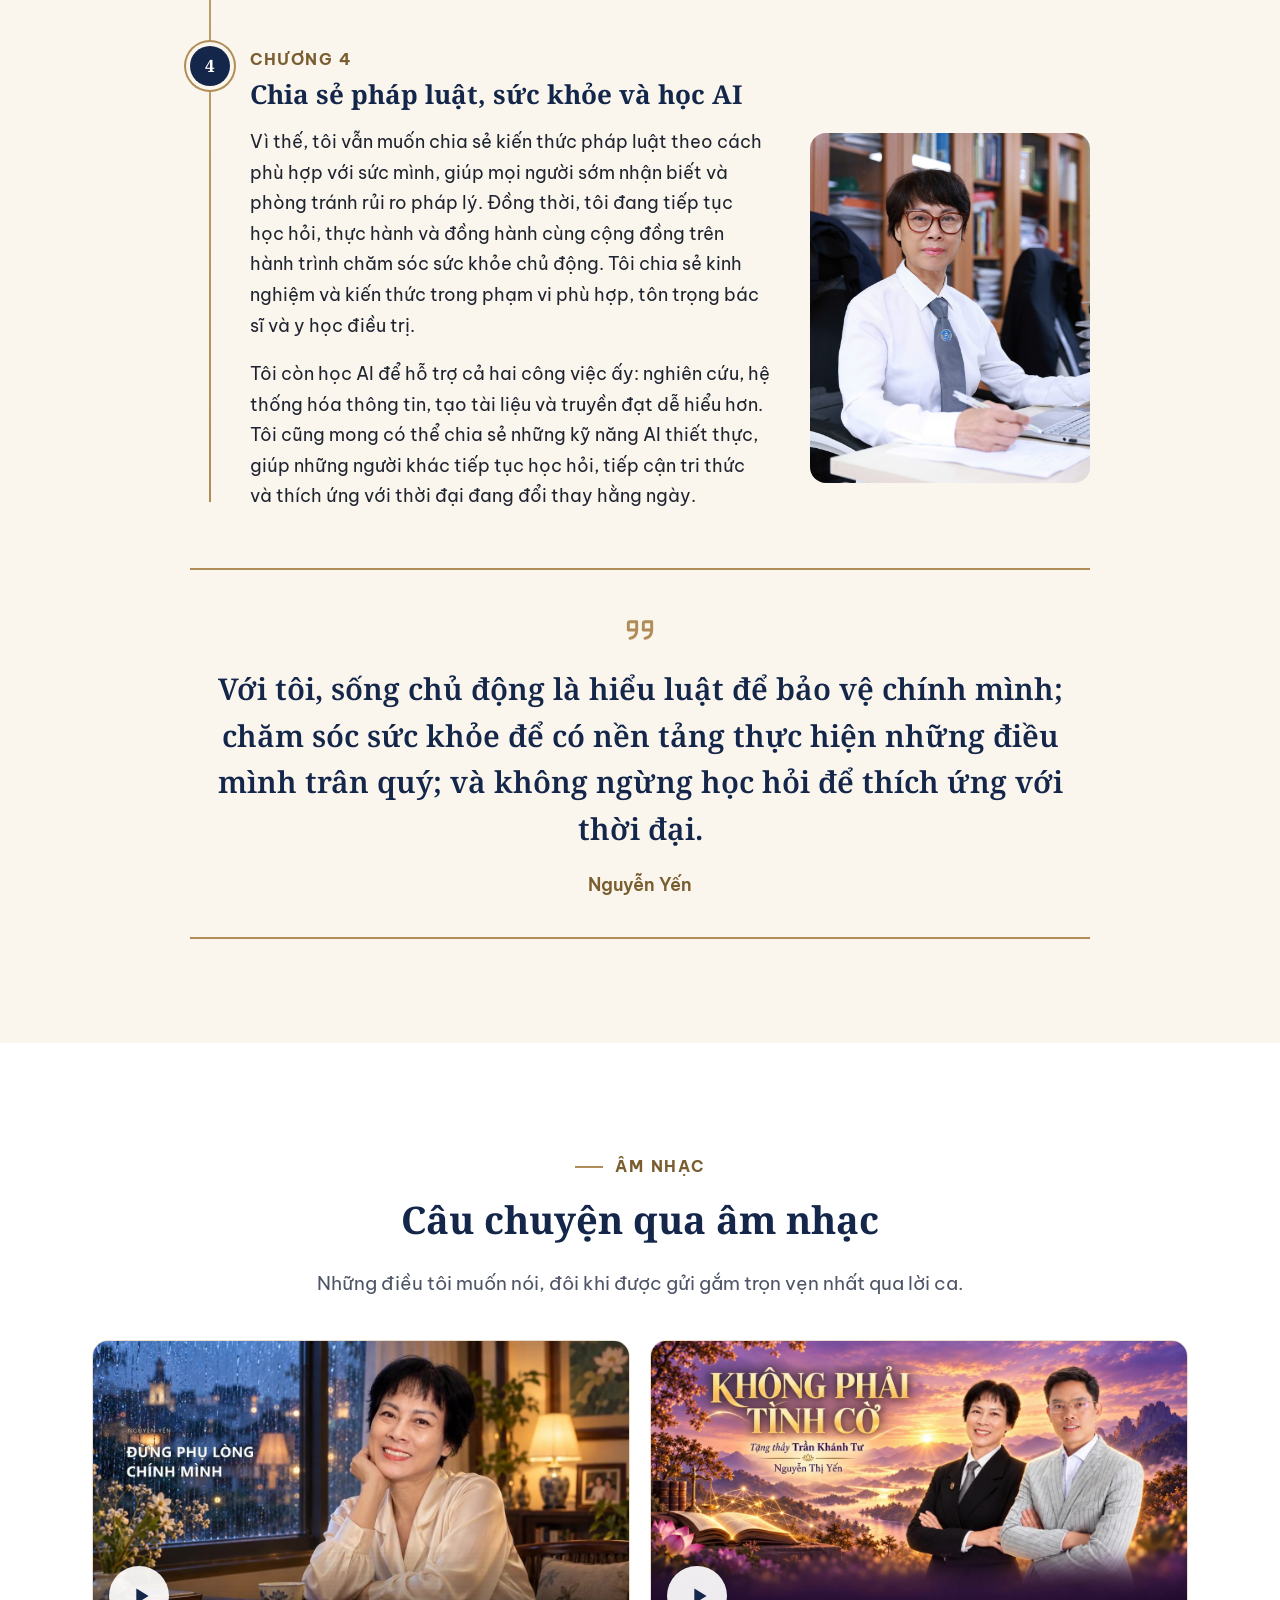
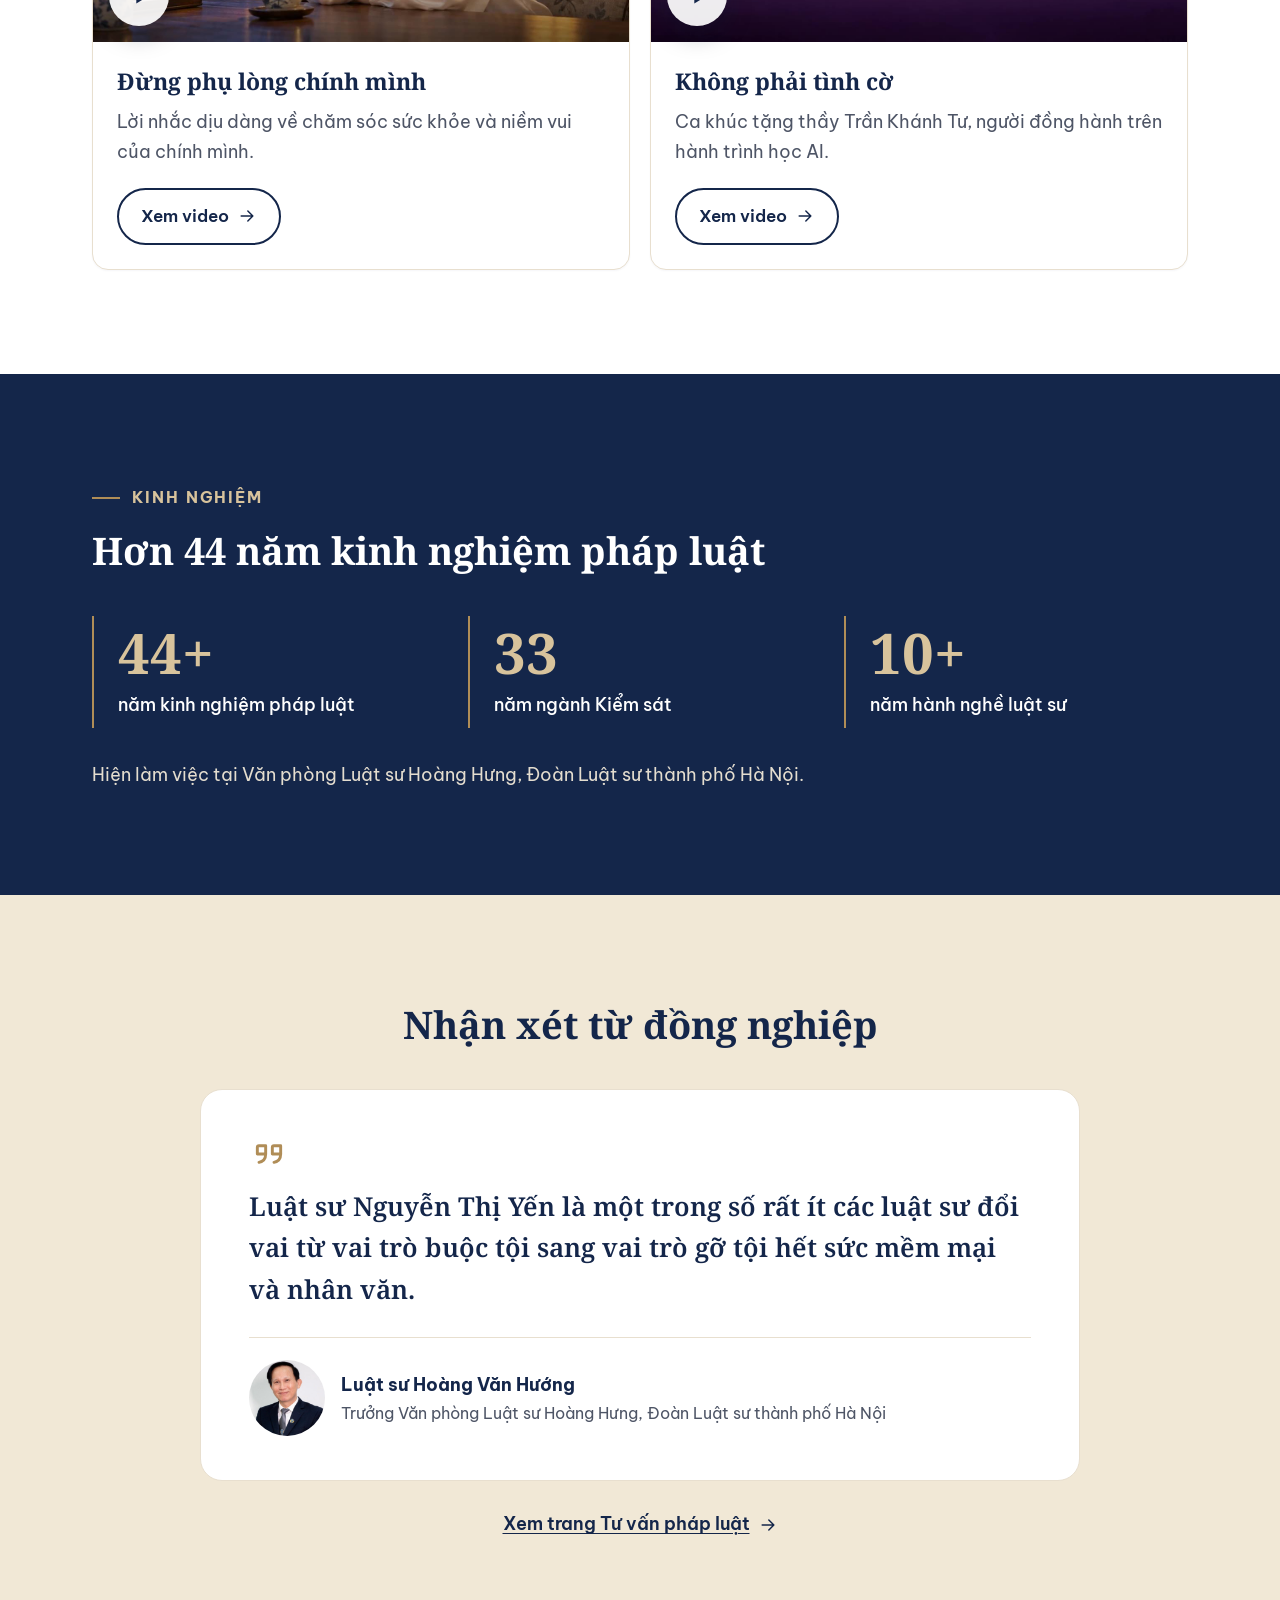
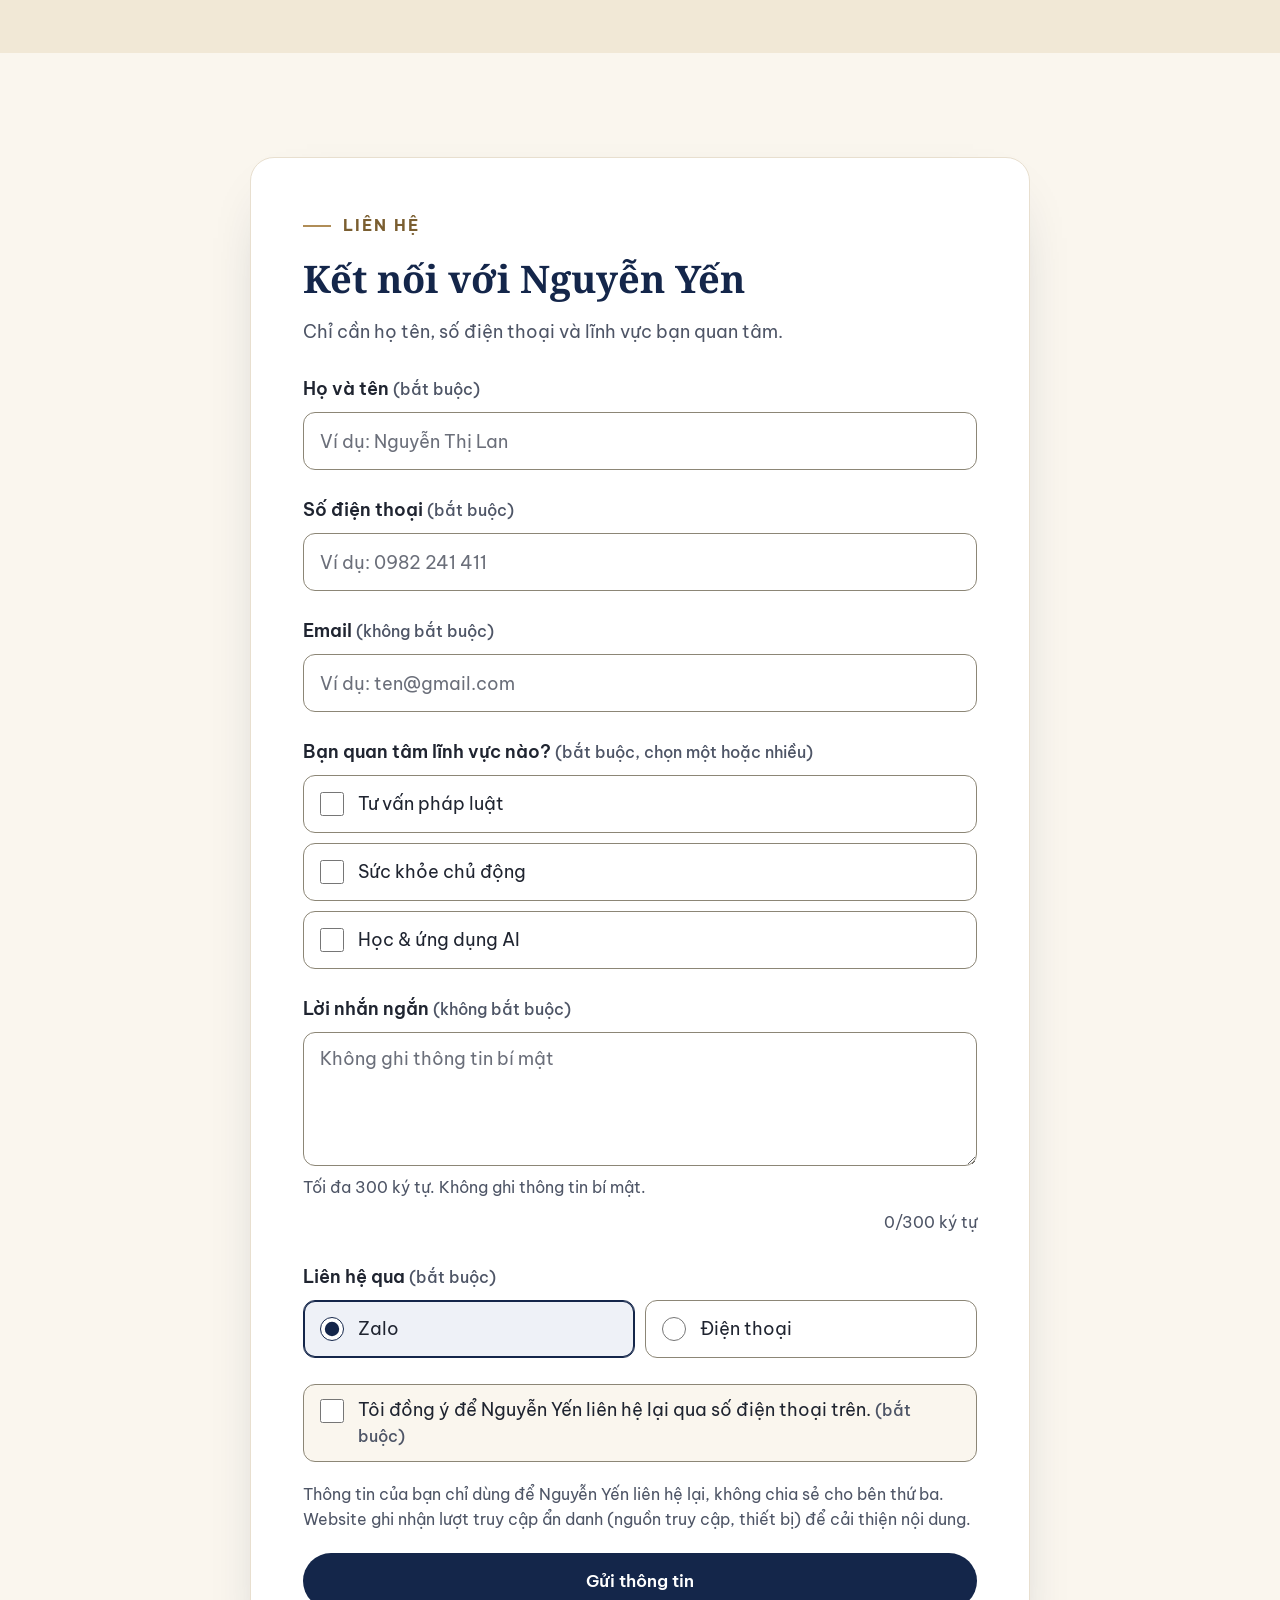
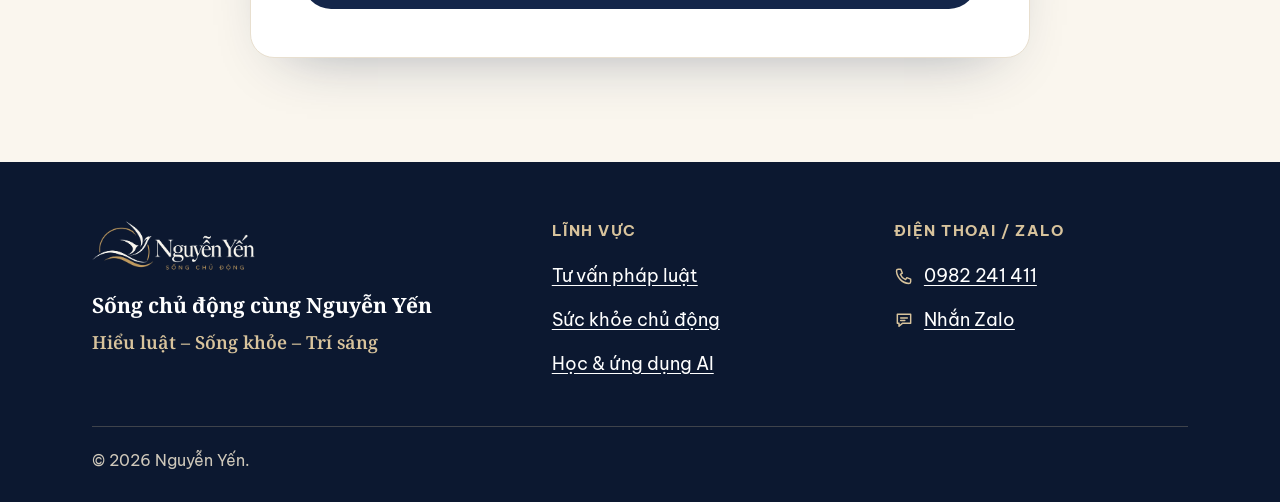
==== commit 0b61bb78: "Logo nền tối dùng bản thu nhỏ 480/960 cho chân trang và CRM Co-authored-by: Cursor <cursoragent@curs" ====
--- a/index.html
+++ b/index.html
@@ -469,7 +469,7 @@
     <div class="container">
       <div class="footer-grid">
         <div>
-          <img class="footer-logo" src="assets/img/logo/logo-nguyen-yen-nen-toi.png" width="1200" height="396" alt="" loading="lazy" decoding="async">
+          <img class="footer-logo" src="assets/img/logo/logo-nguyen-yen-nen-toi-480.png" srcset="assets/img/logo/logo-nguyen-yen-nen-toi-480.png 480w, assets/img/logo/logo-nguyen-yen-nen-toi-960.png 960w" sizes="170px" width="480" height="159" alt="" loading="lazy" decoding="async">
           <p class="footer-brand">Sống chủ động cùng Nguyễn Yến</p>
           <p class="footer-slogan">Hiểu luật – Sống khỏe – Trí sáng</p>
         </div>
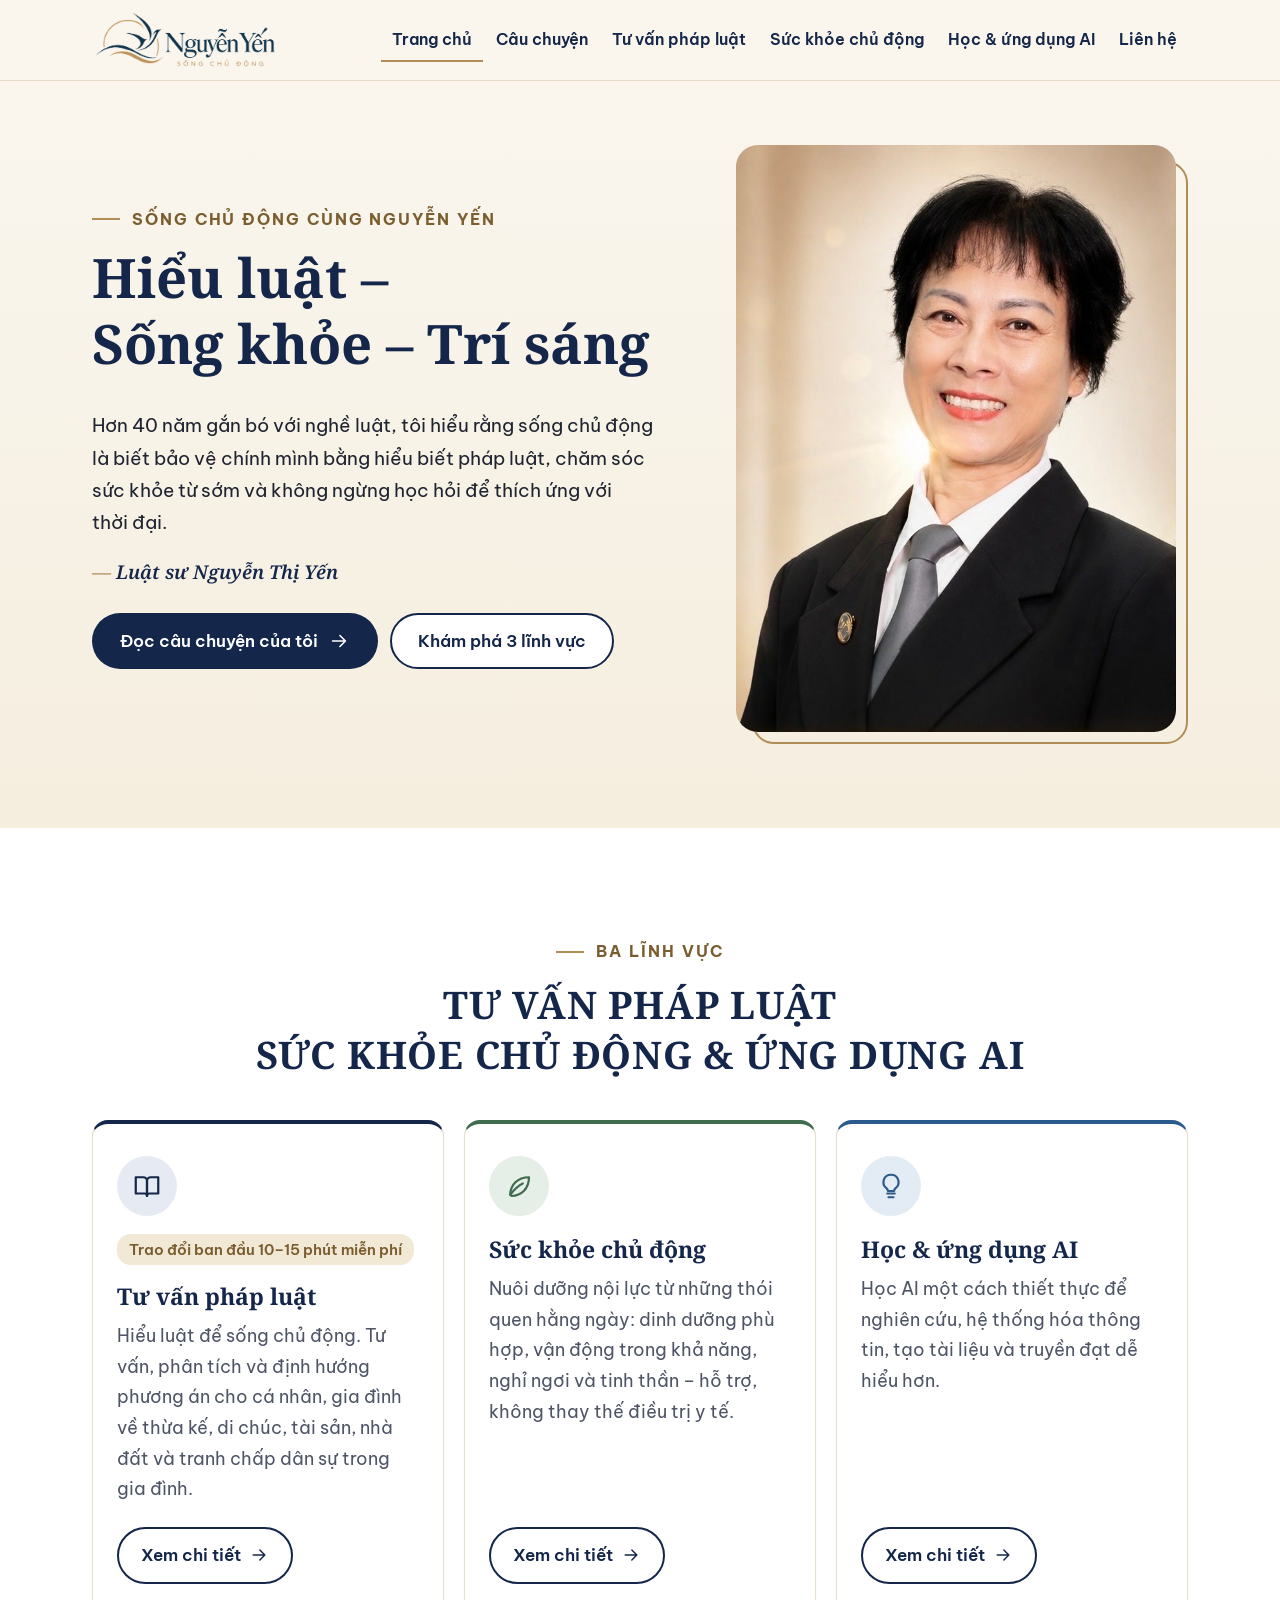
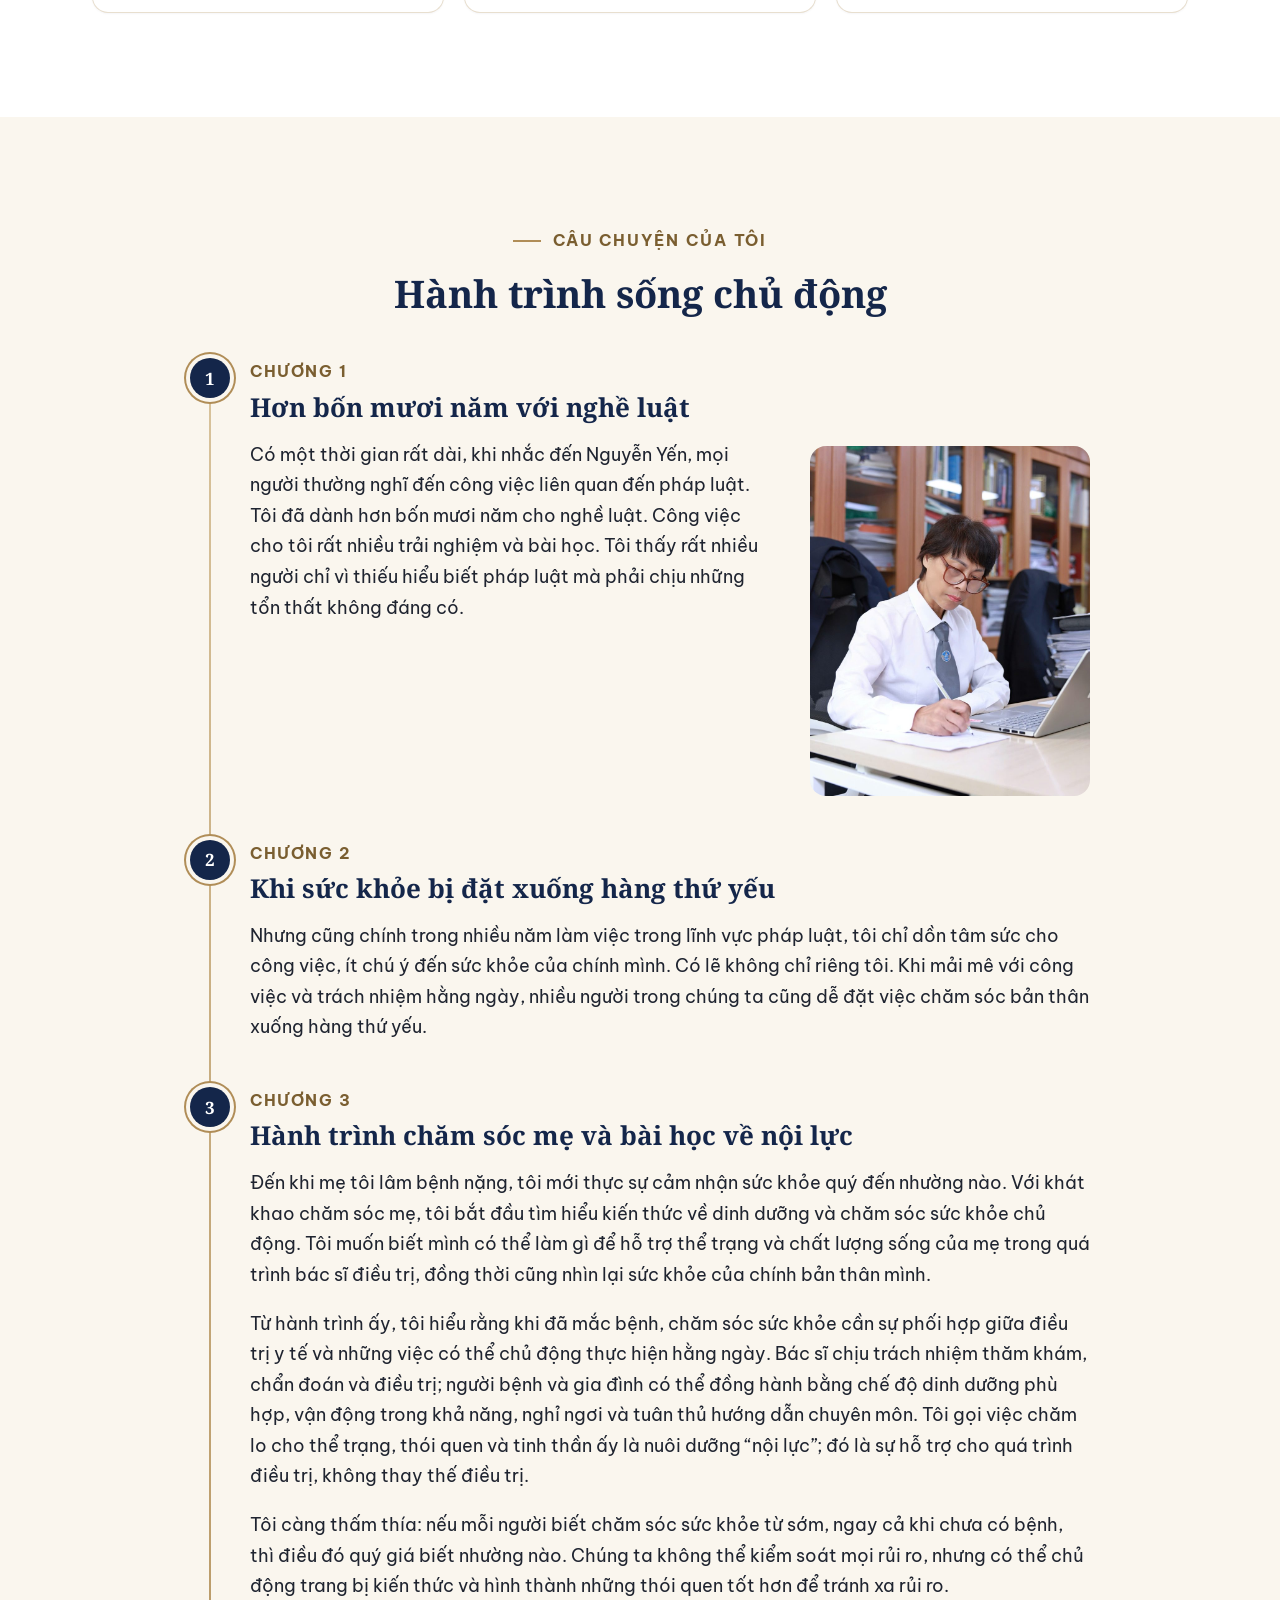
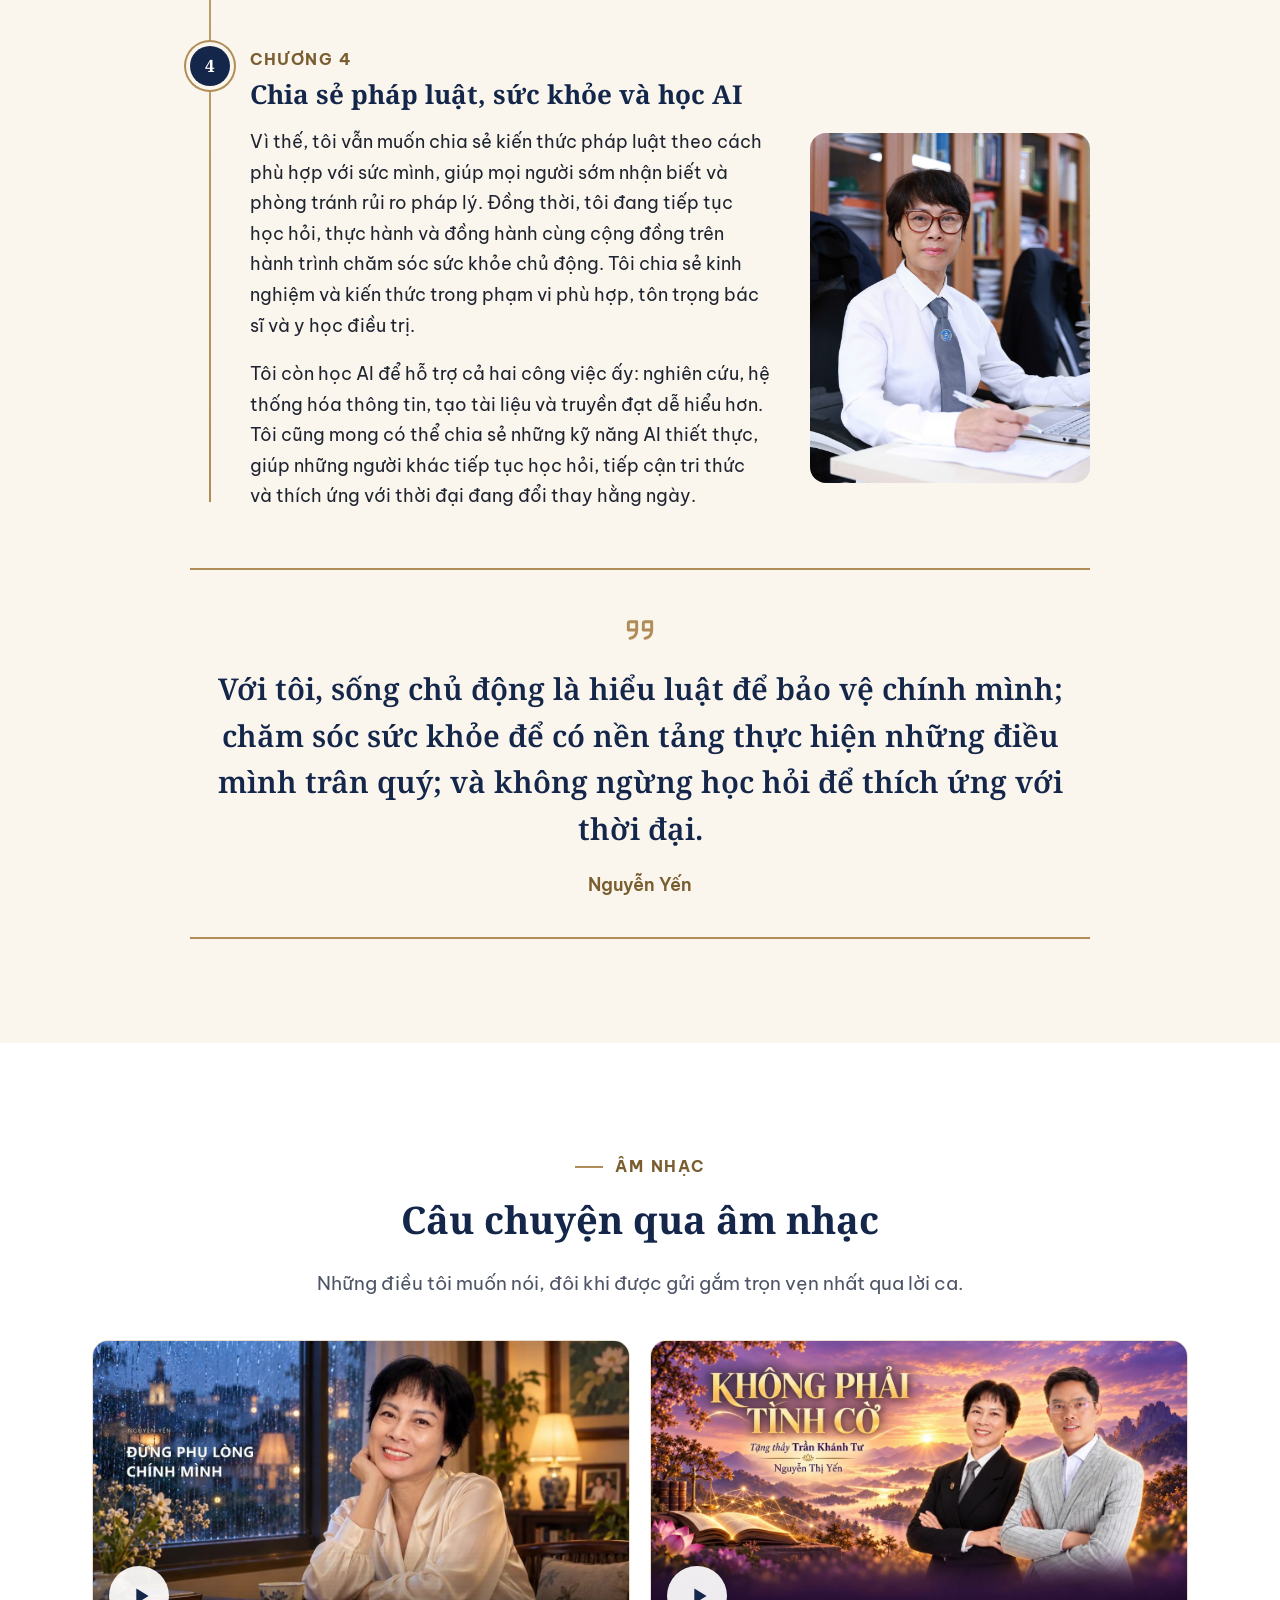
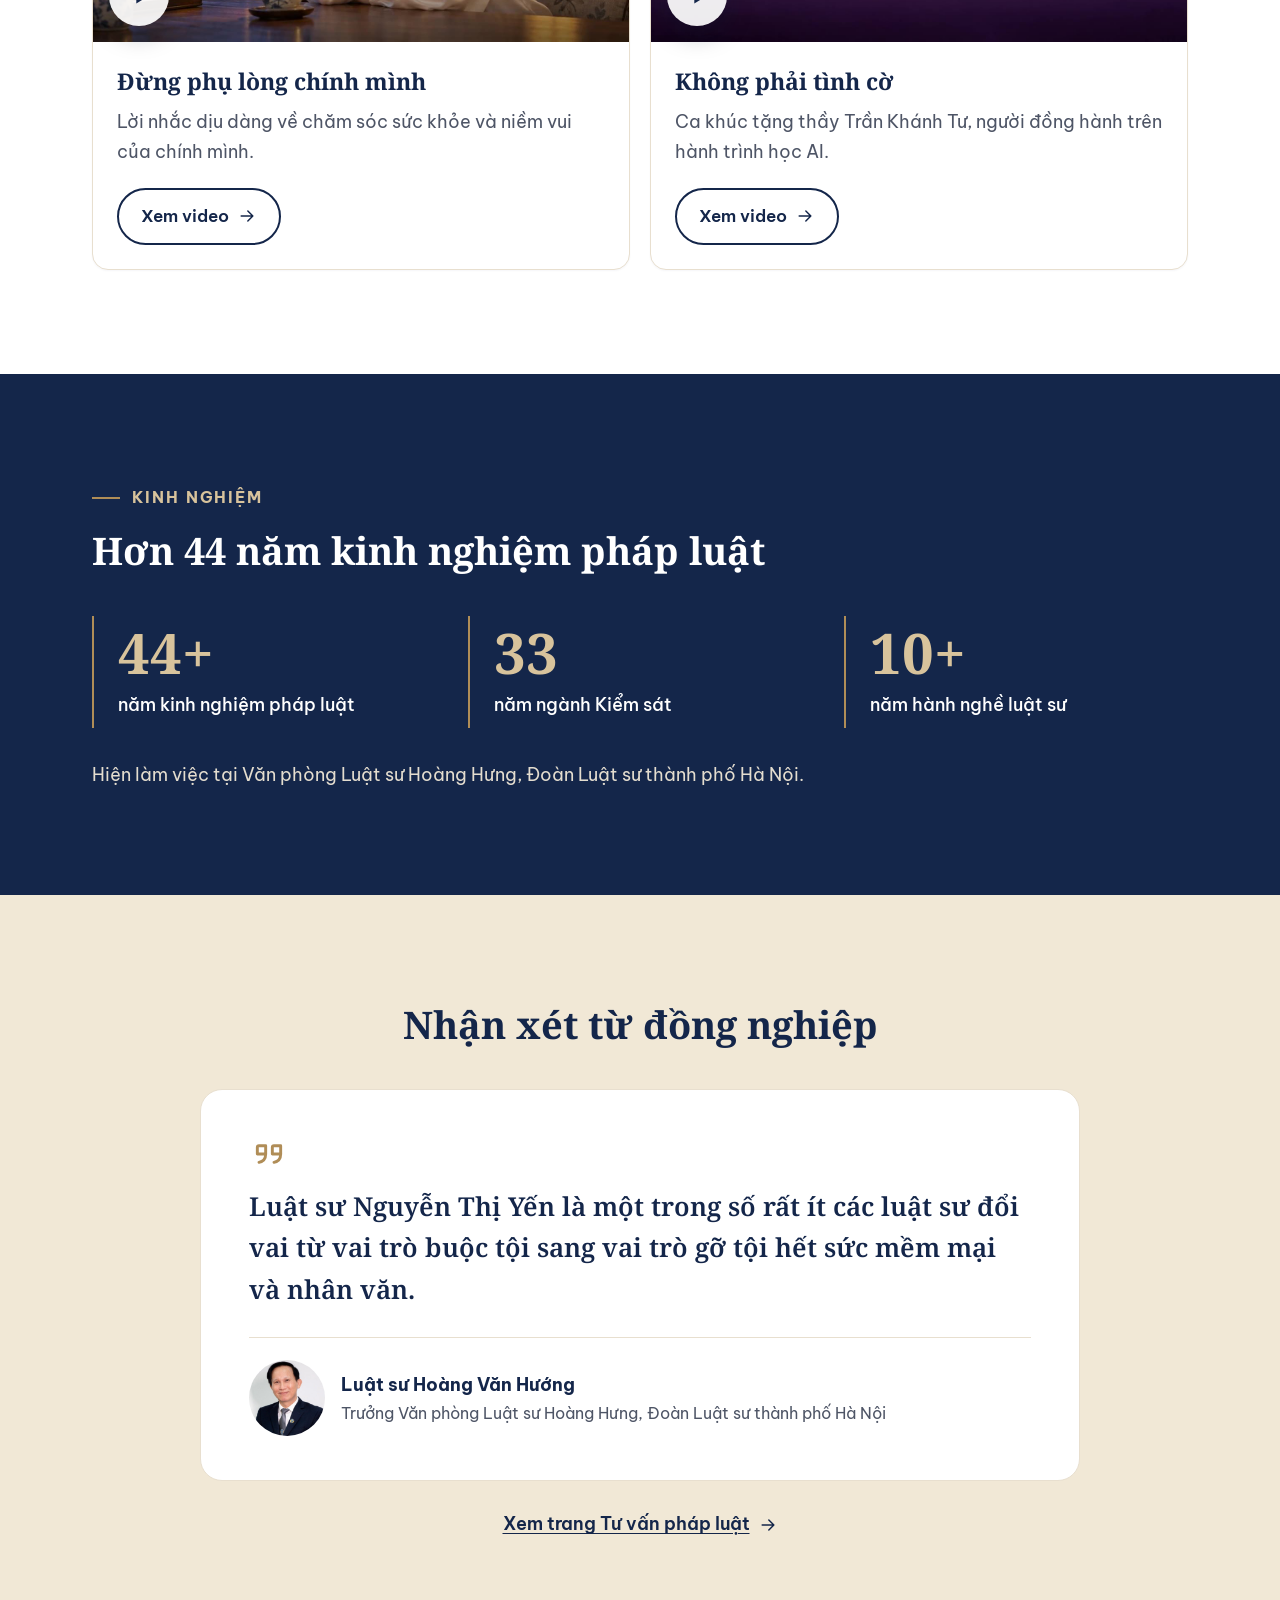
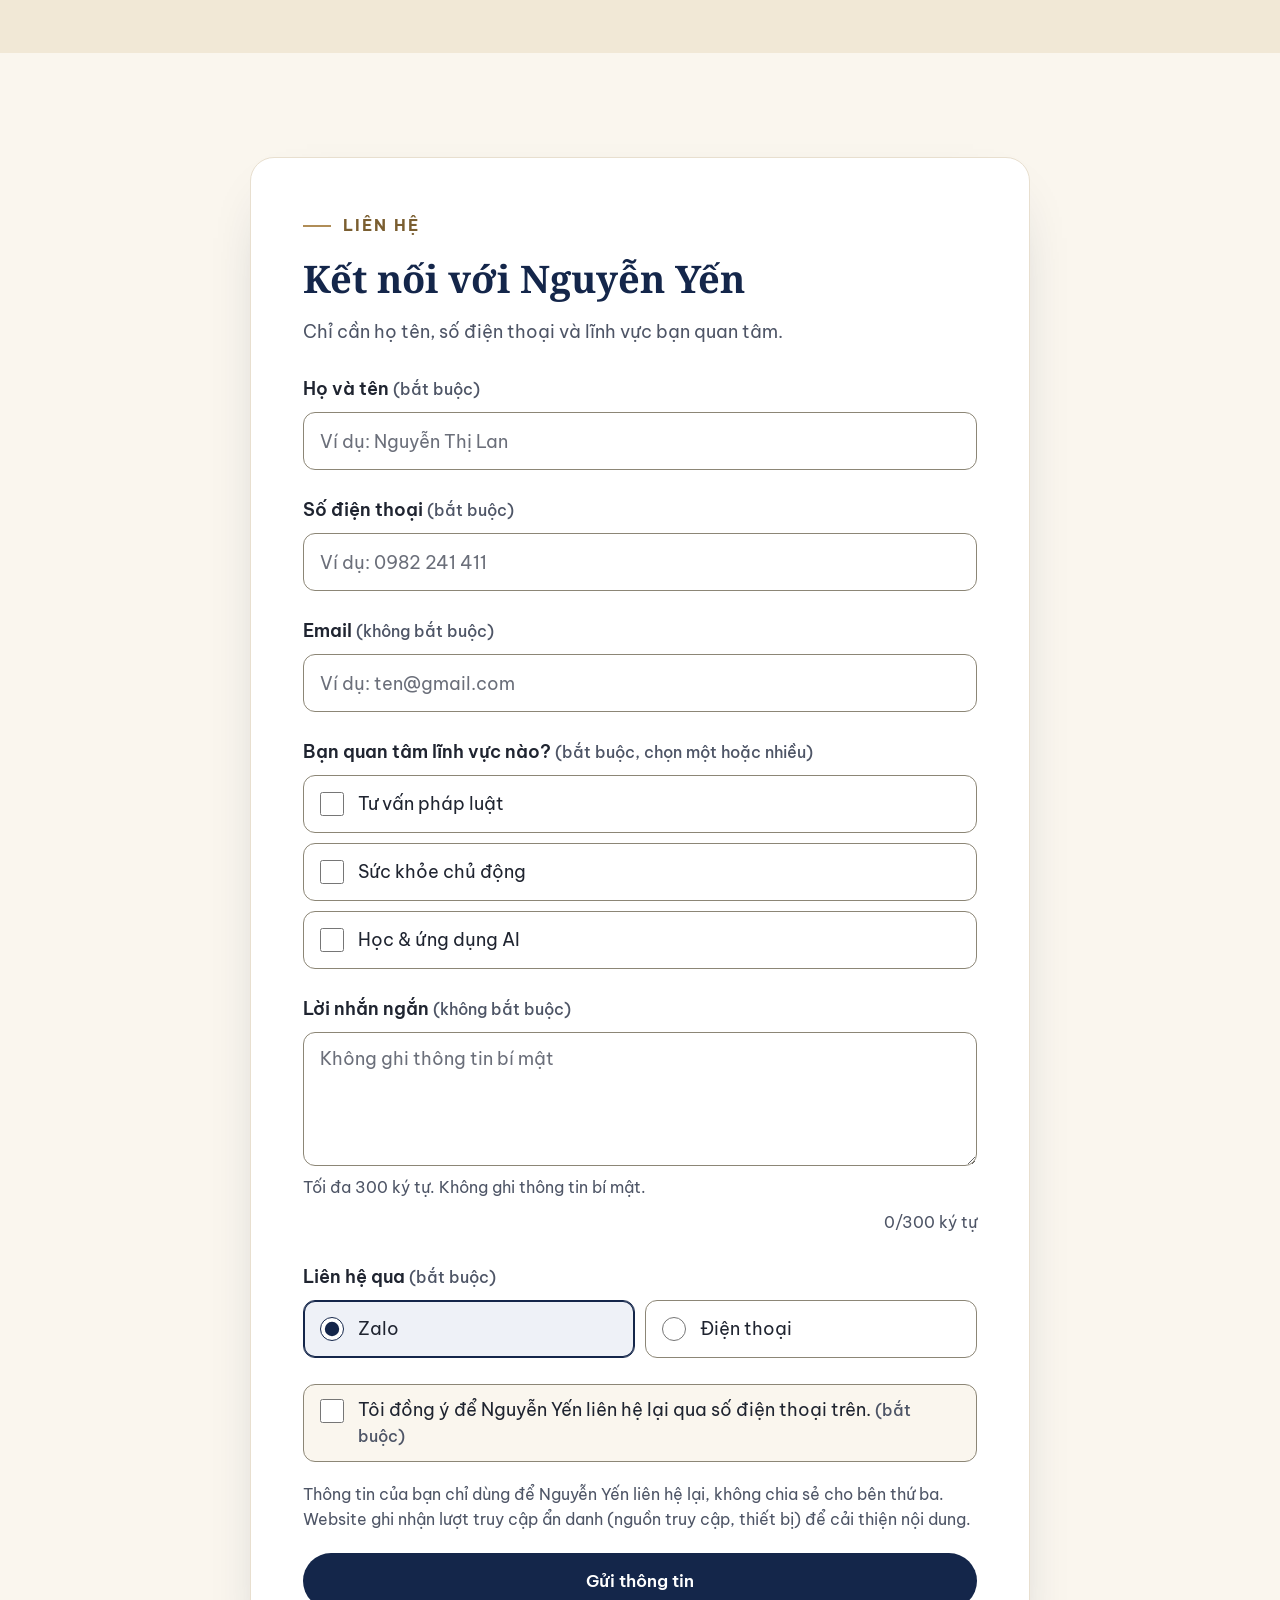
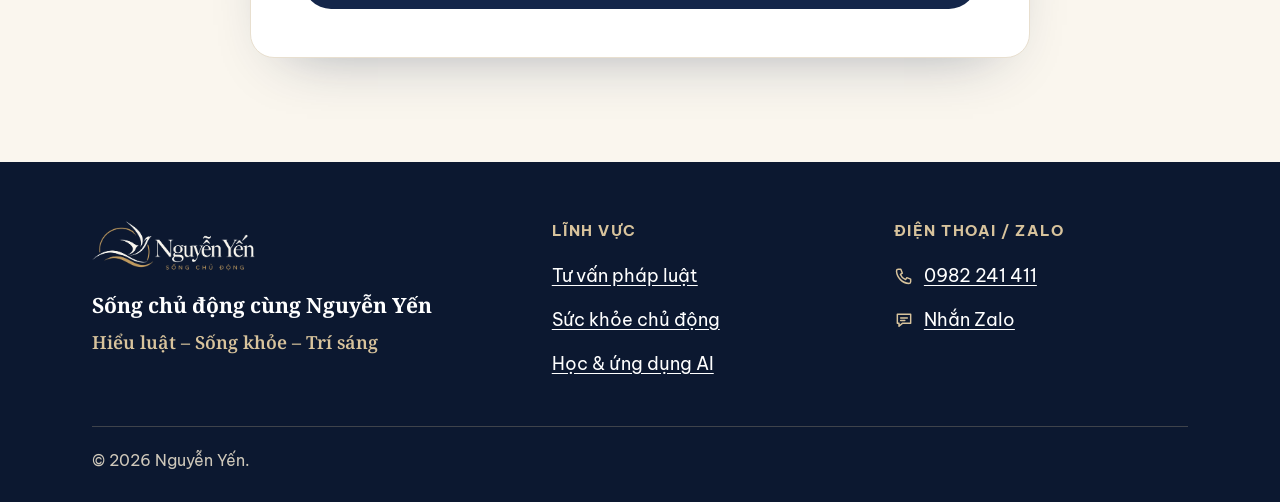
==== commit 0e8f35e4: "Tiêu đề Ba lĩnh vực thành 2 dòng: Tư vấn pháp luật / Sức khỏe chủ động & Ứng dụng AI Co-authored-by:" ====
--- a/index.html
+++ b/index.html
@@ -32,7 +32,7 @@
   <link rel="preconnect" href="https://fonts.googleapis.com">
   <link rel="preconnect" href="https://fonts.gstatic.com" crossorigin>
   <link rel="stylesheet" href="https://fonts.googleapis.com/css2?family=Be+Vietnam+Pro:wght@400;500;600;700&amp;family=Noto+Serif:wght@600;700&amp;display=swap">
-  <link rel="stylesheet" href="assets/css/style.css">
+  <link rel="stylesheet" href="assets/css/style.css?v=20260930b">
   <script>document.documentElement.classList.add("js");</script>
   <script type="application/ld+json">
   {
@@ -44,7 +44,7 @@
         "url": "https://nguyenkimyen.com/",
         "name": "Sống chủ động cùng Nguyễn Yến",
         "alternateName": "Nguyễn Yến",
-        "description": "Hiểu luật – Sống khỏe – Trí sáng. Tư vấn pháp luật, sức khỏe chủ động và học ứng dụng AI cùng Luật sư Nguyễn Thị Yến.",
+        "description": "Hiểu luật – Sống khỏe – Trí sáng. Tư vấn pháp luật, sức khỏe chủ động & ứng dụng AI cùng Luật sư Nguyễn Thị Yến.",
         "inLanguage": "vi",
         "publisher": {
           "@id": "https://nguyenkimyen.com/#person"
@@ -215,9 +215,9 @@
     <!-- 2. BA LĨNH VỰC -->
     <section class="section section--white" id="linh-vuc" aria-labelledby="linh-vuc-title">
       <div class="container">
-        <div class="section-head section-head--center reveal">
+        <div class="section-head section-head--center section-head--wide reveal">
           <p class="eyebrow">Ba lĩnh vực</p>
-          <h2 id="linh-vuc-title">Tư&nbsp;vấn pháp&nbsp;luật, sức&nbsp;khỏe chủ&nbsp;động và học AI</h2>
+          <h2 id="linh-vuc-title" class="h2-lines"><span>Tư&nbsp;vấn pháp&nbsp;luật</span> <span>Sức&nbsp;khỏe chủ&nbsp;động &amp; Ứng&nbsp;dụng AI</span></h2>
         </div>
         <div class="grid grid-3">
           <article class="card domain-card domain-card--law reveal">
@@ -499,7 +499,7 @@
     <a class="is-primary" href="#dang-ky"><svg class="i" aria-hidden="true" focusable="false"><use href="#i-edit"/></svg>Đăng ký</a>
   </nav>
 
-  <script src="assets/js/config.js" defer></script>
+  <script src="assets/js/config.js?v=20260930" defer></script>
   <script src="assets/js/tracker.js" defer></script>
   <script src="assets/js/main.js" defer></script>
 </body>
--- a/assets/css/style.css
+++ b/assets/css/style.css
@@ -428,6 +428,9 @@
 .section-head { max-width: 760px; margin-bottom: 40px; }
 .section-head--center { text-align: center; margin-inline: auto; }
 .section-head--center .eyebrow { justify-content: center; }
+.section-head--wide { max-width: 980px; }
+.h2-lines { text-transform: uppercase; letter-spacing: .02em; }
+.h2-lines > span { display: block; }
 
 .eyebrow {
   display: inline-flex;
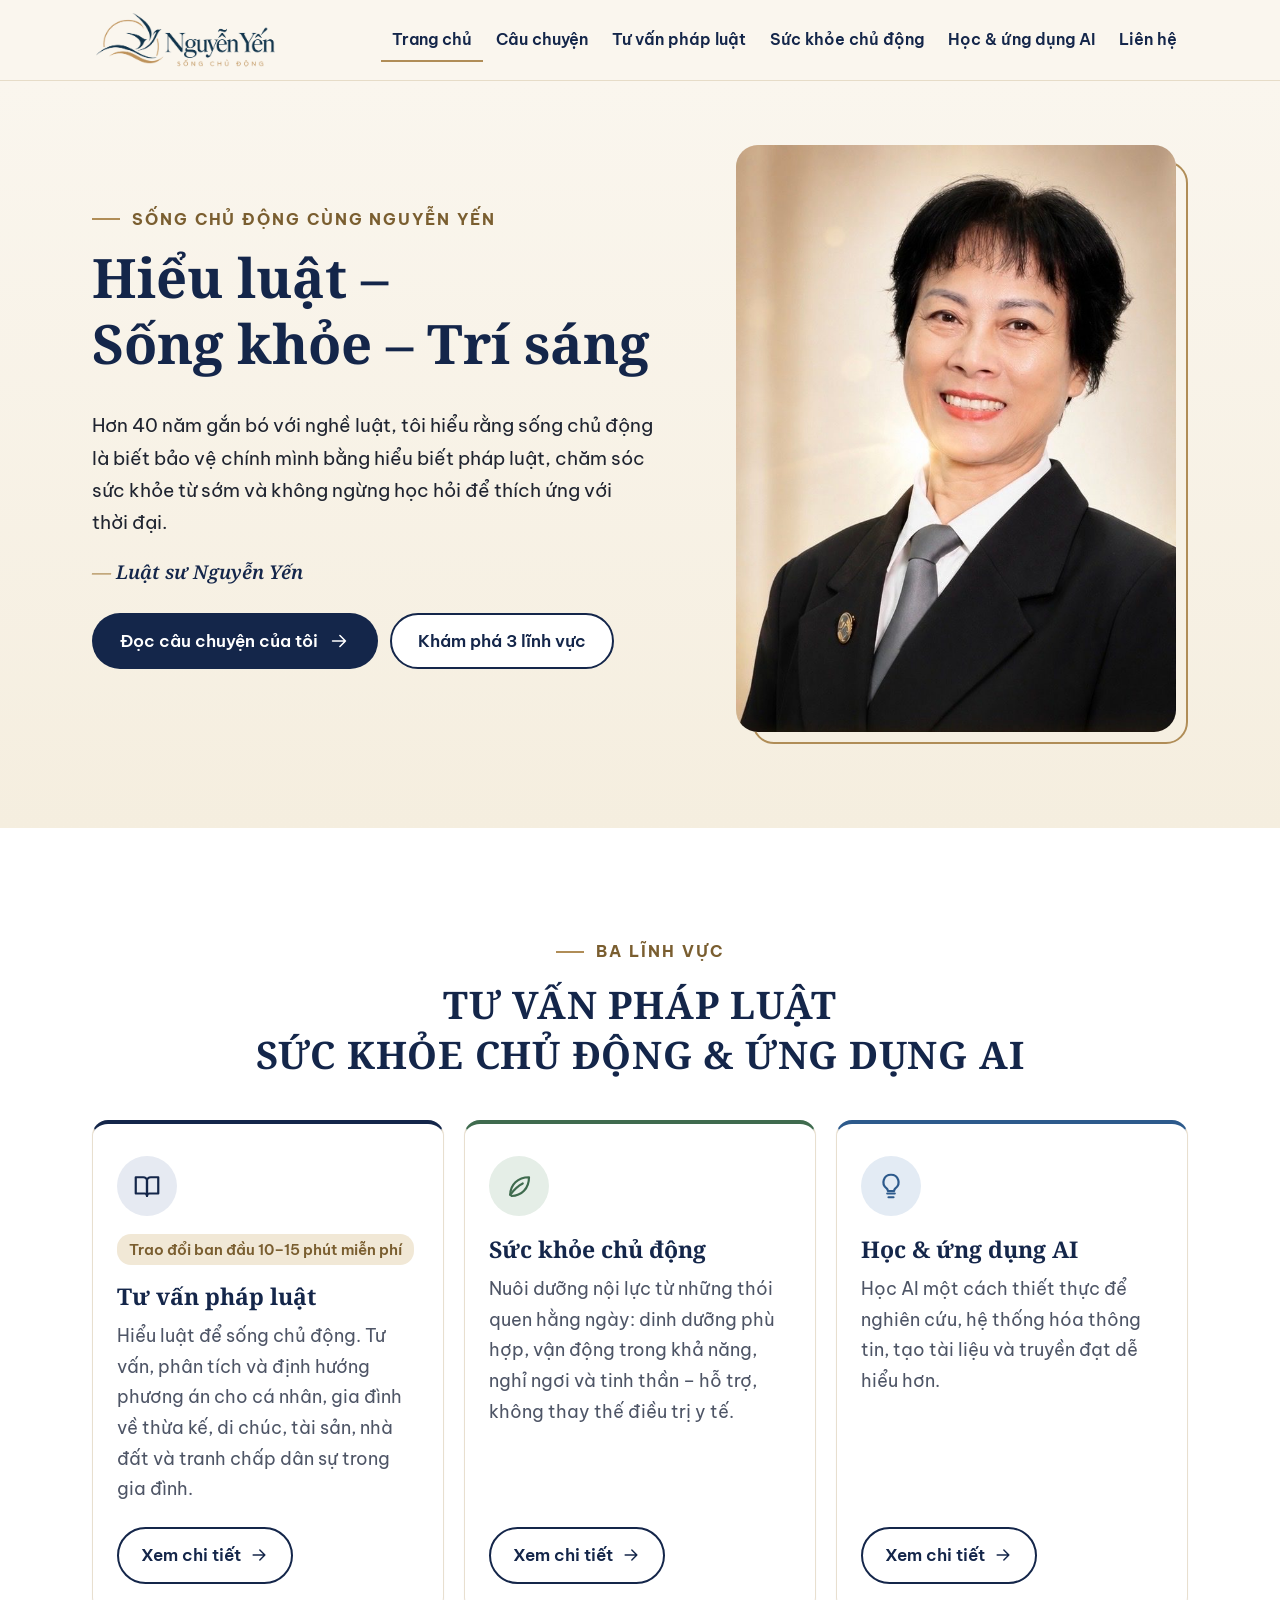
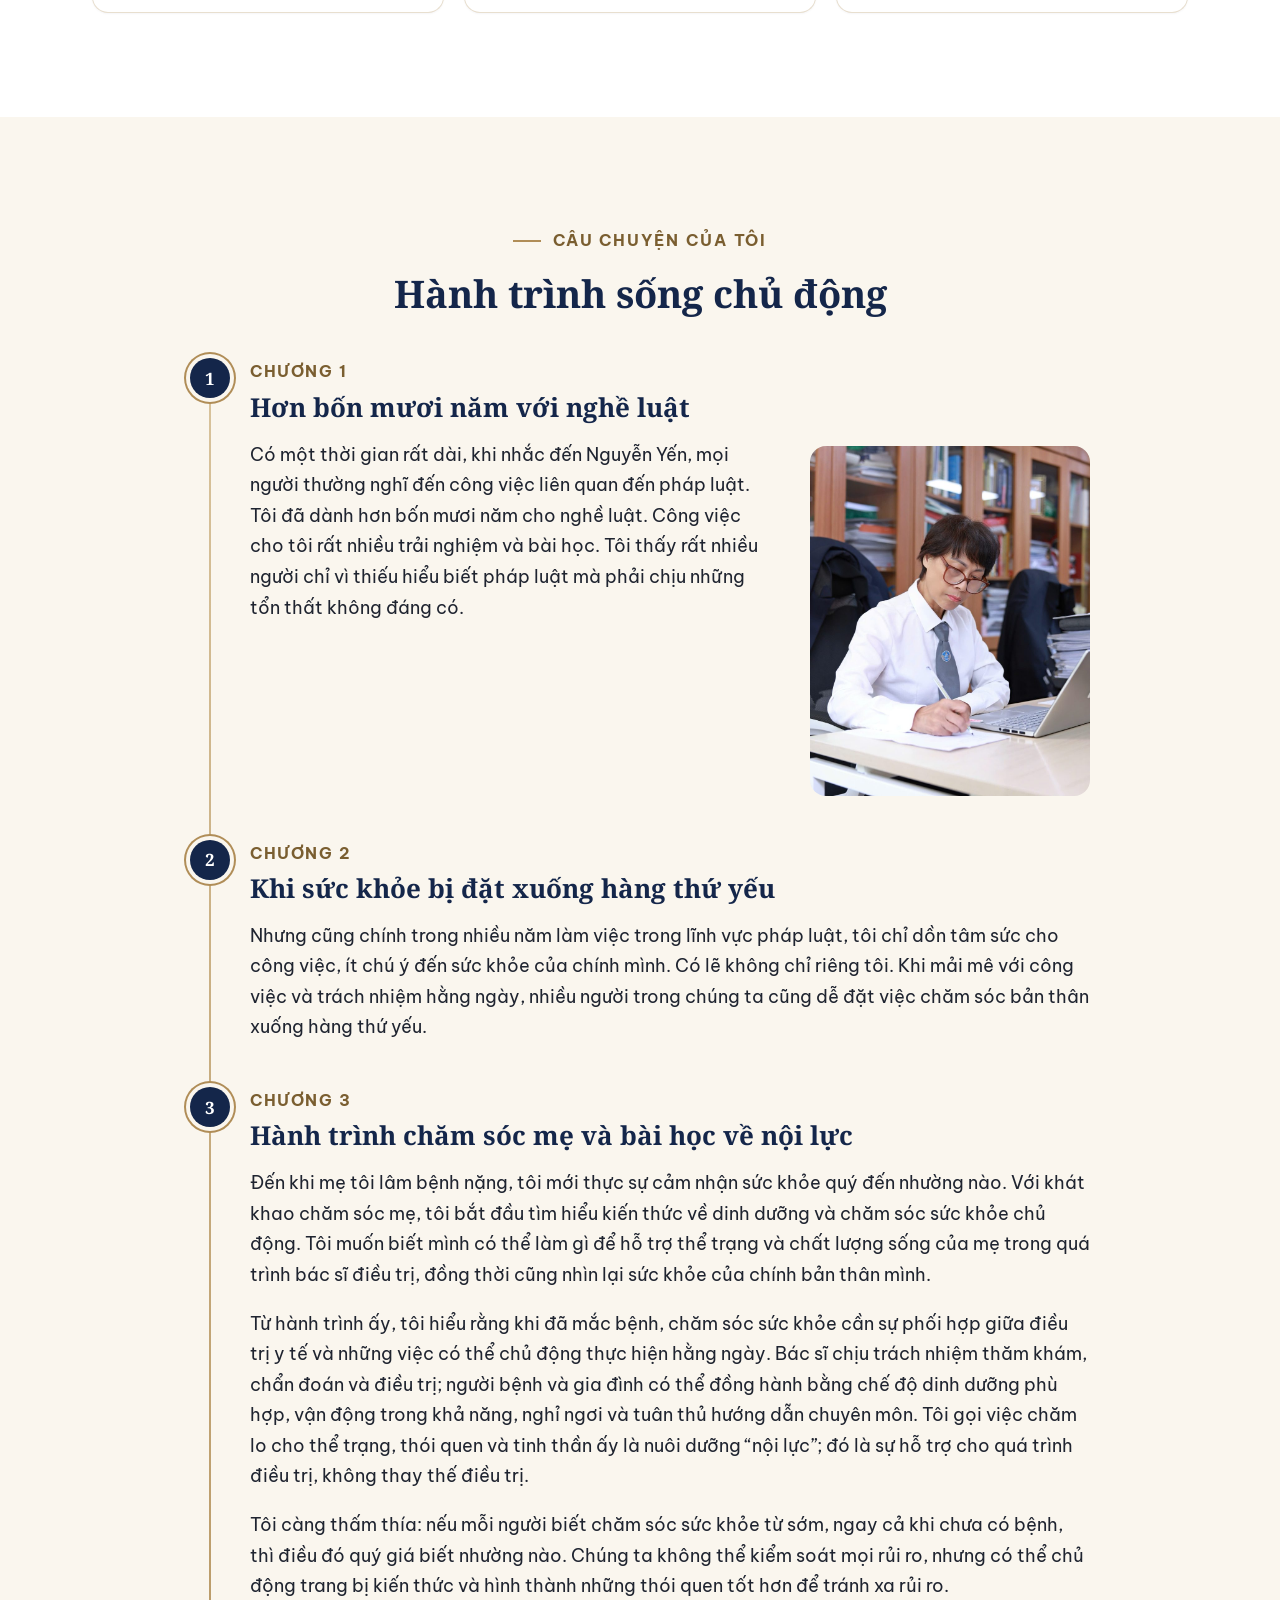
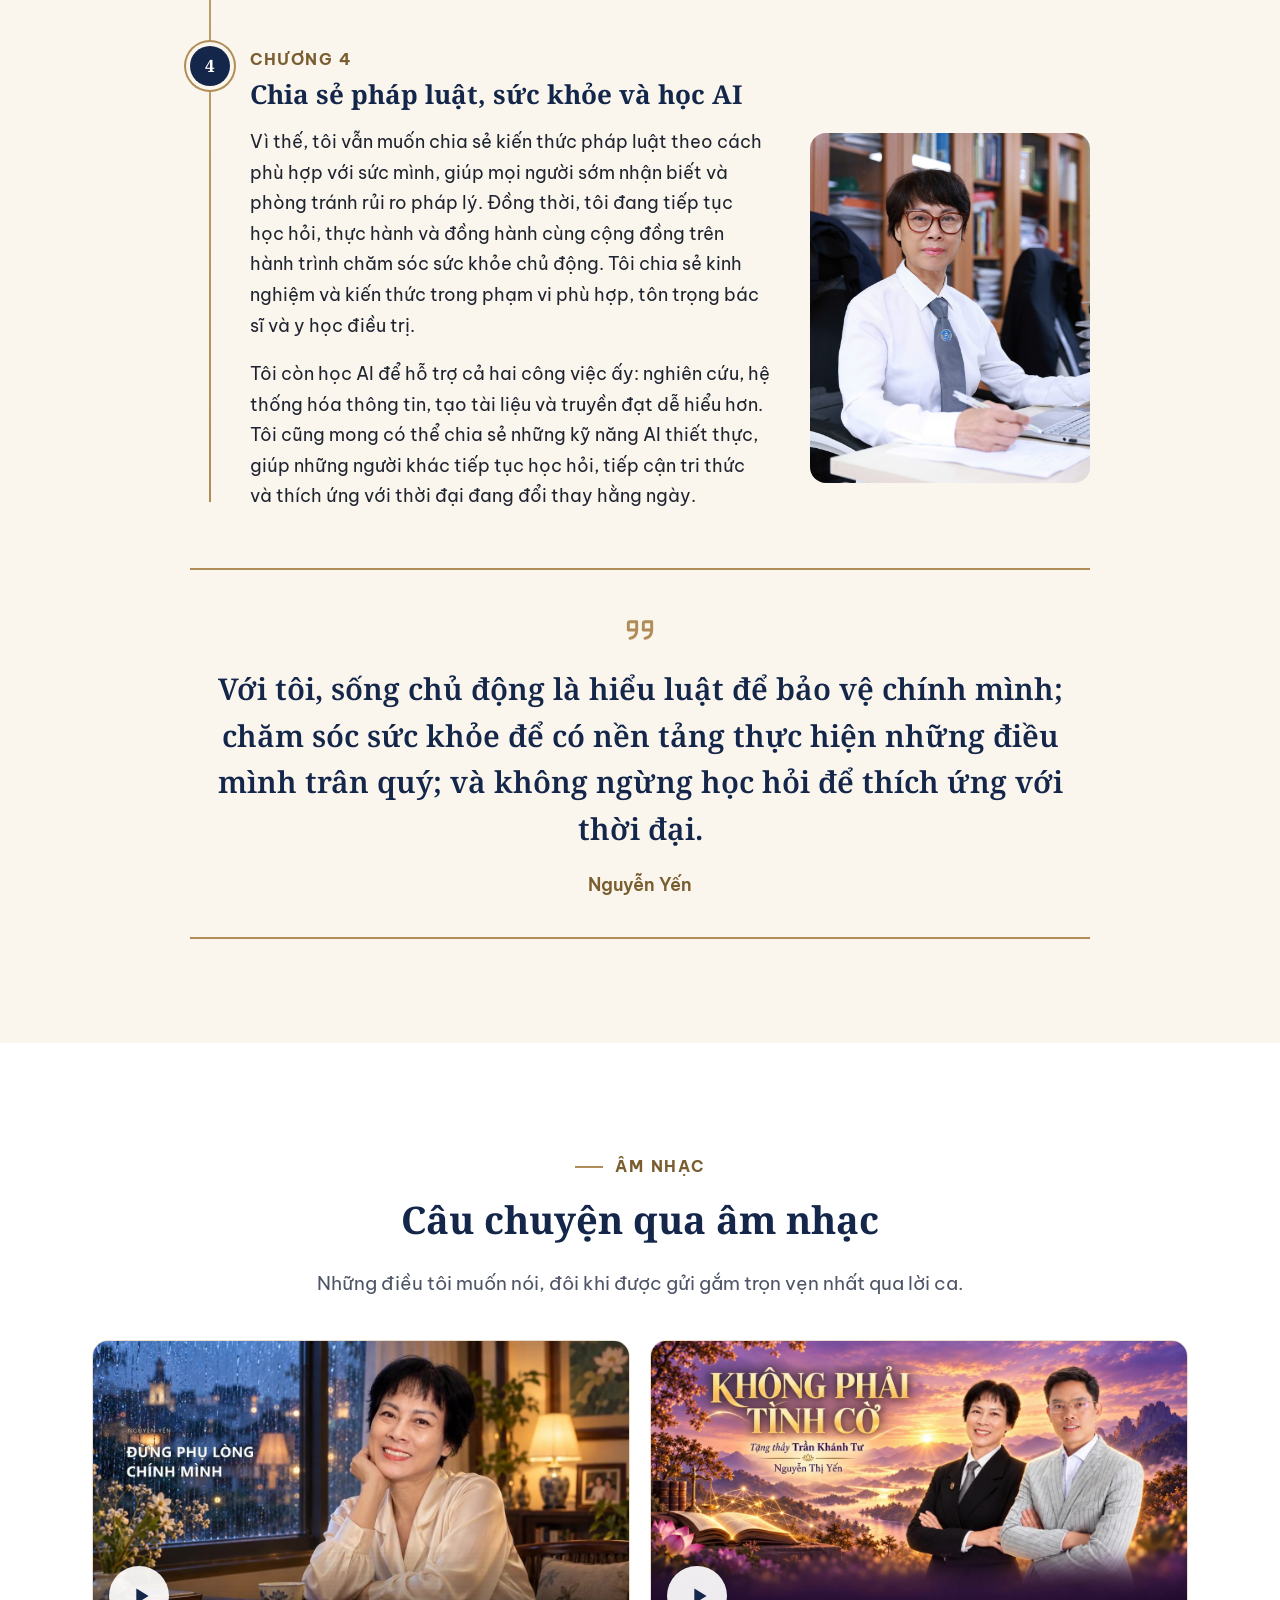
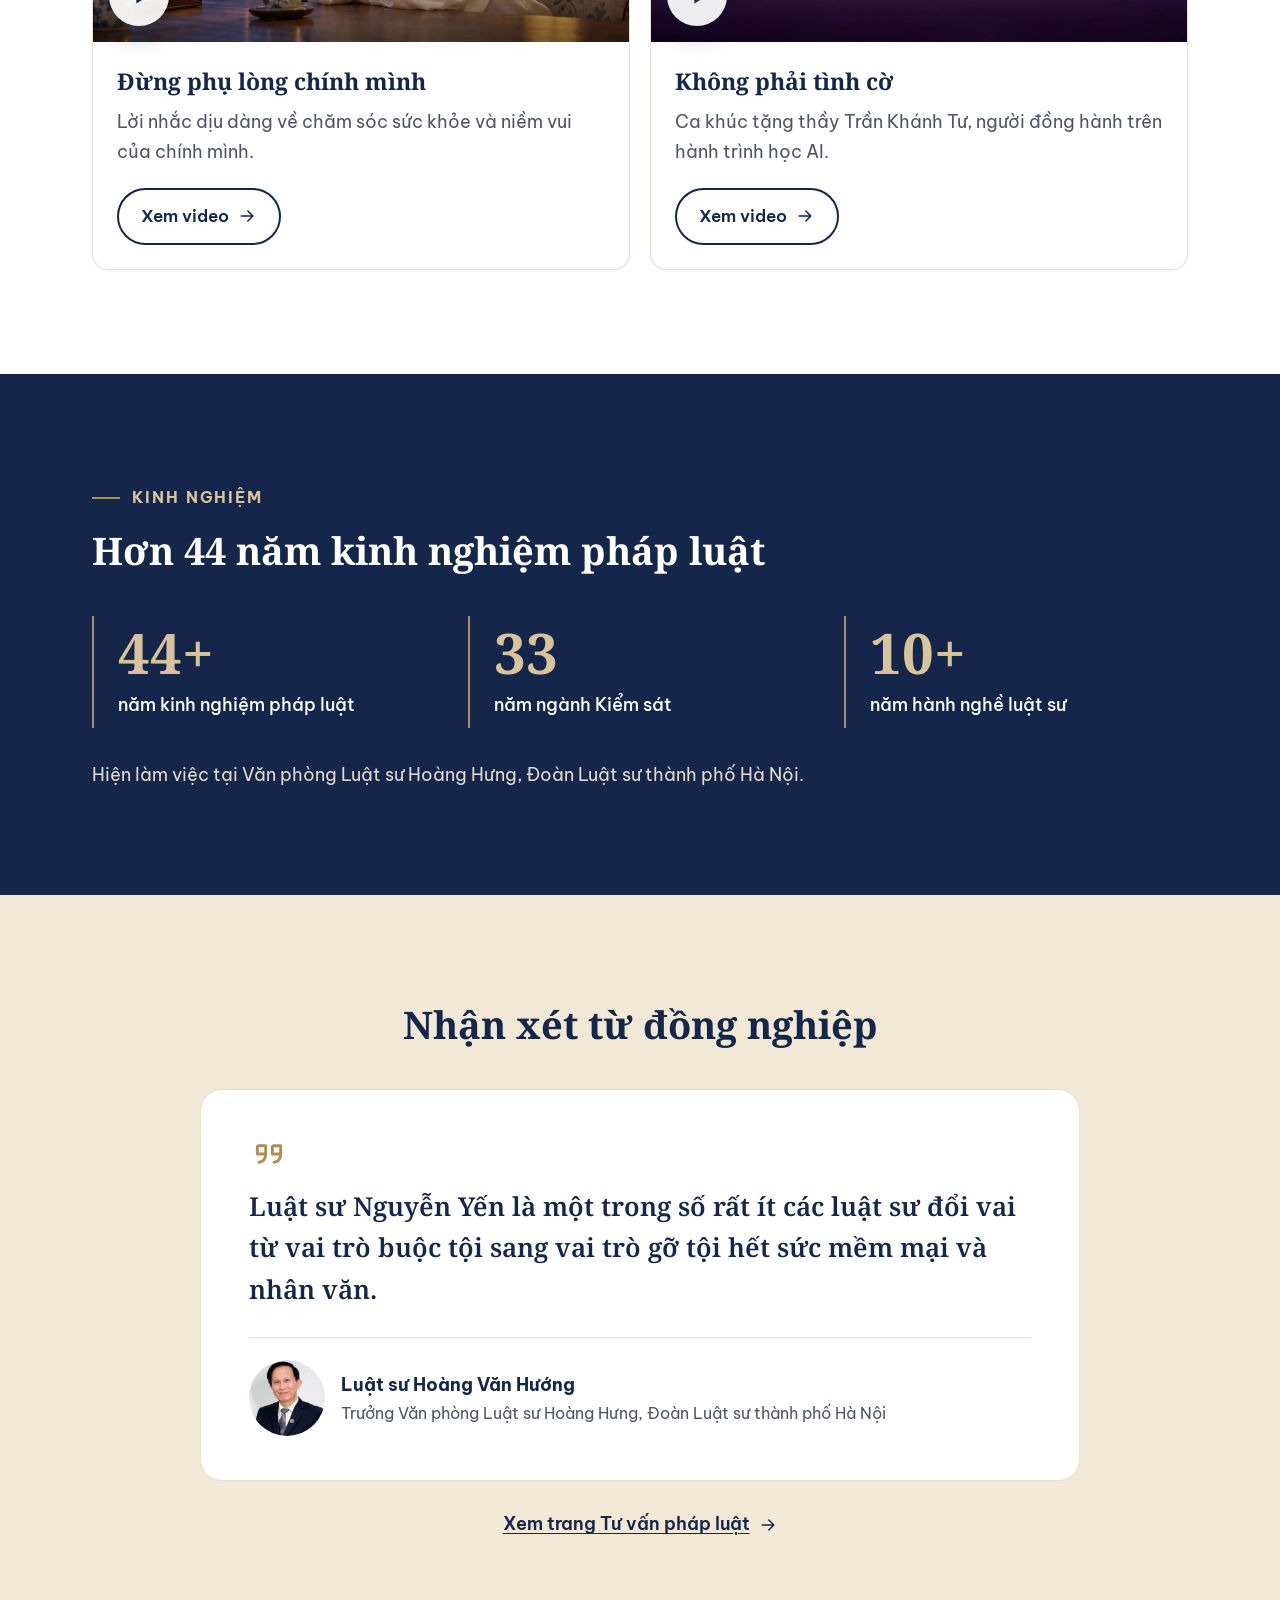
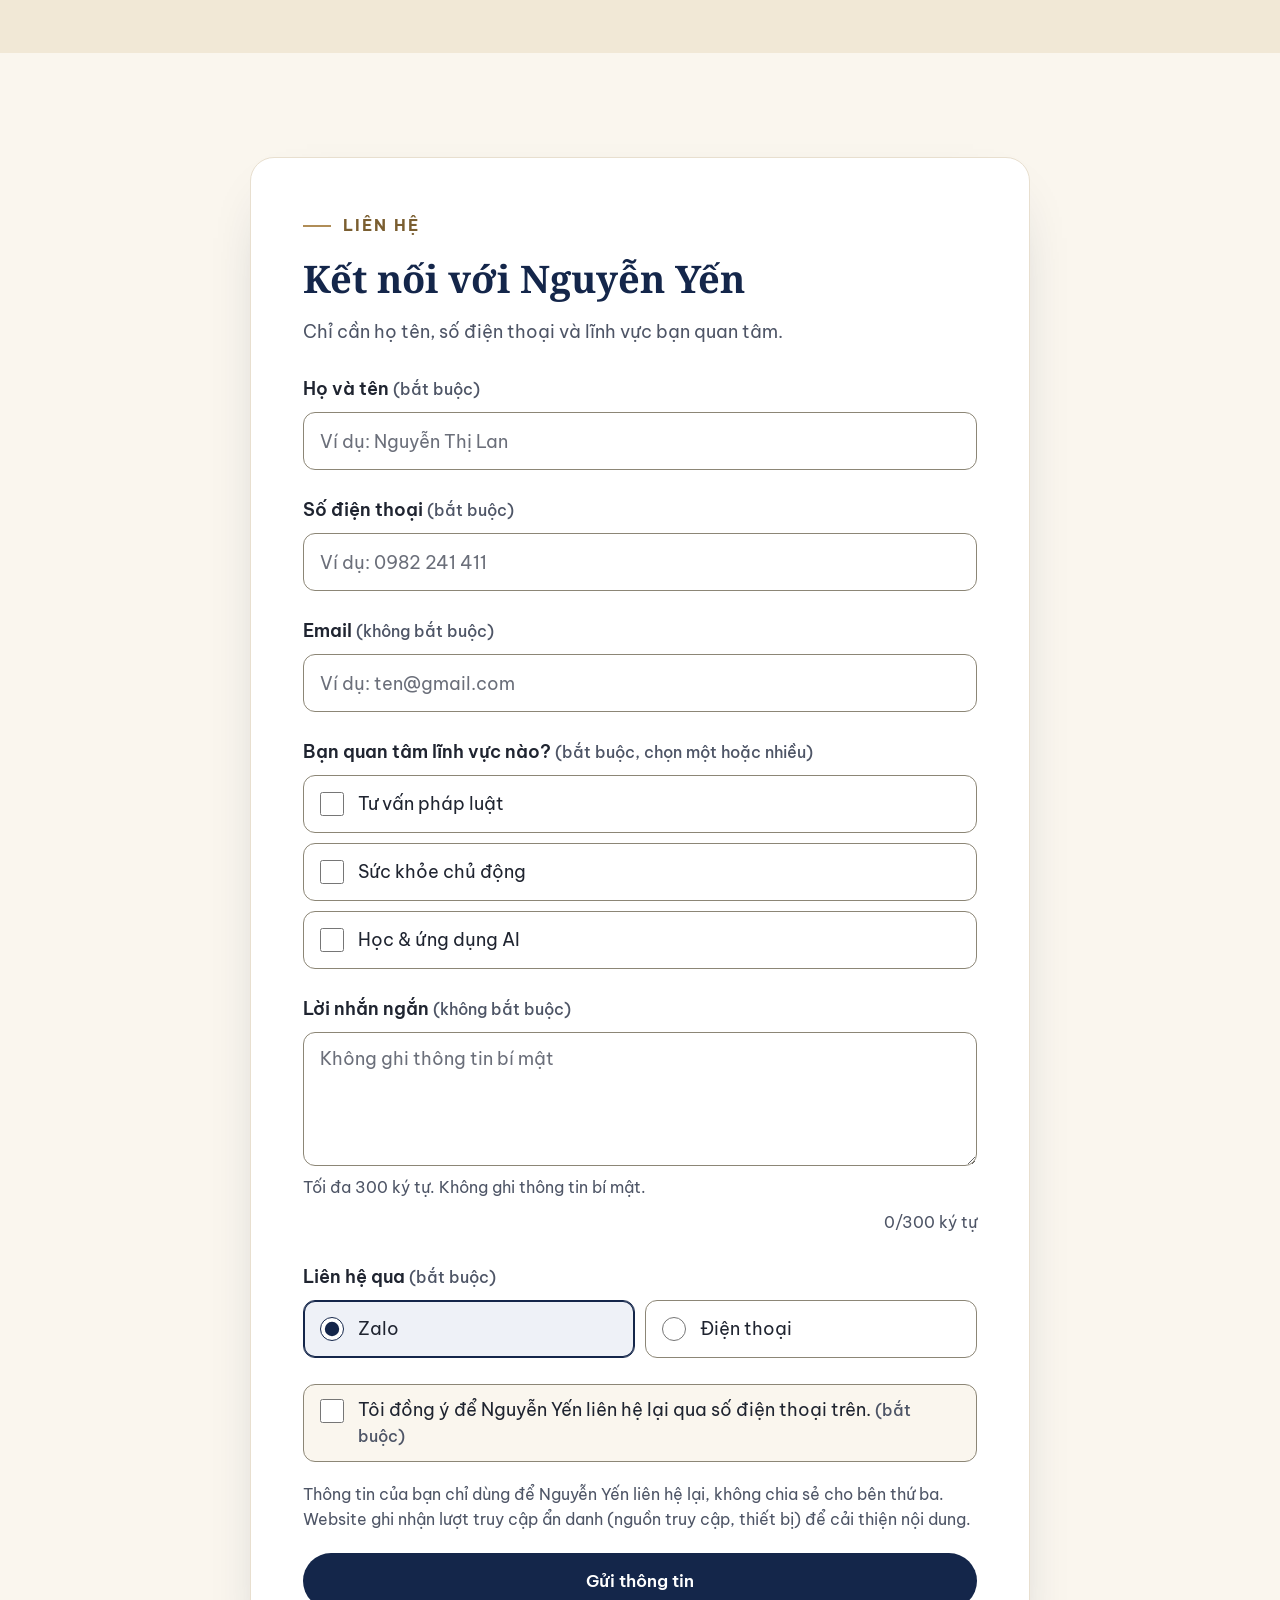
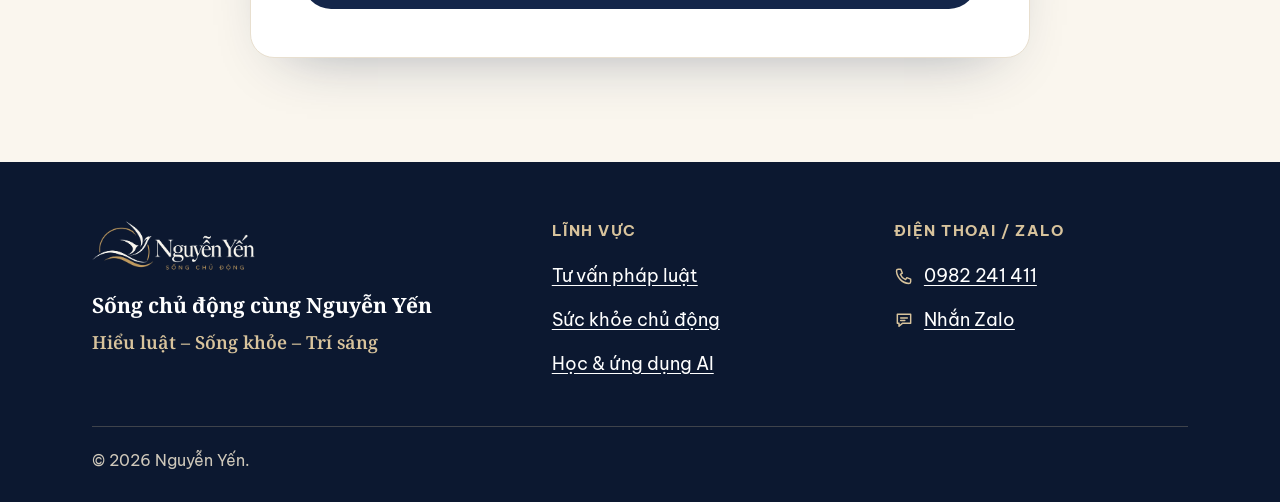
==== commit 856132a6: "Xưng Nguyễn Yến thay cho Nguyễn Thị Yến trên toàn bộ trang Co-authored-by: Cursor <cursoragent@curso" ====
--- a/index.html
+++ b/index.html
@@ -3,8 +3,8 @@
 <head>
   <meta charset="utf-8">
   <meta name="viewport" content="width=device-width, initial-scale=1">
-  <title>Luật sư Nguyễn Thị Yến – Sống chủ động cùng Nguyễn Yến</title>
-  <meta name="description" content="Luật sư Nguyễn Thị Yến – hơn 44 năm kinh nghiệm pháp luật – chia sẻ cách sống chủ động: hiểu luật, chăm sóc sức khỏe từ sớm, học AI. Đọc câu chuyện và kết nối.">
+  <title>Sống chủ động cùng Luật sư Nguyễn Yến</title>
+  <meta name="description" content="Luật sư Nguyễn Yến – hơn 44 năm kinh nghiệm pháp luật – chia sẻ cách sống chủ động: hiểu luật, chăm sóc sức khỏe từ sớm, học AI. Đọc câu chuyện và kết nối.">
   <meta name="robots" content="index, follow, max-image-preview:large">
   <link rel="canonical" href="https://nguyenkimyen.com/">
   <meta name="theme-color" content="#14264A">
@@ -13,15 +13,15 @@
   <meta property="og:locale" content="vi_VN">
   <meta property="og:site_name" content="Sống chủ động cùng Nguyễn Yến">
   <meta property="og:title" content="Sống chủ động cùng Nguyễn Yến: Hiểu luật – Sống khỏe – Trí sáng">
-  <meta property="og:description" content="Hiểu luật để bảo vệ chính mình, chăm sóc sức khỏe từ sớm và không ngừng học hỏi để thích ứng với thời đại. Câu chuyện của Luật sư Nguyễn Thị Yến.">
+  <meta property="og:description" content="Hiểu luật để bảo vệ chính mình, chăm sóc sức khỏe từ sớm và không ngừng học hỏi để thích ứng với thời đại. Câu chuyện của Luật sư Nguyễn Yến.">
   <meta property="og:url" content="https://nguyenkimyen.com/">
   <meta property="og:image" content="https://nguyenkimyen.com/assets/img/og-trang-chu.jpg">
   <meta property="og:image:type" content="image/jpeg">
   <meta property="og:image:width" content="1200">
   <meta property="og:image:height" content="630">
-  <meta property="og:image:alt" content="Luật sư Nguyễn Thị Yến và thông điệp Hiểu luật – Sống khỏe – Trí sáng">
+  <meta property="og:image:alt" content="Luật sư Nguyễn Yến và thông điệp Hiểu luật – Sống khỏe – Trí sáng">
   <meta name="twitter:card" content="summary_large_image">
-  <meta name="twitter:image:alt" content="Luật sư Nguyễn Thị Yến và thông điệp Hiểu luật – Sống khỏe – Trí sáng">
+  <meta name="twitter:image:alt" content="Luật sư Nguyễn Yến và thông điệp Hiểu luật – Sống khỏe – Trí sáng">
 
   <link rel="icon" href="favicon.ico" sizes="any">
   <link rel="icon" type="image/png" sizes="64x64" href="assets/img/favicon.png">
@@ -44,7 +44,7 @@
         "url": "https://nguyenkimyen.com/",
         "name": "Sống chủ động cùng Nguyễn Yến",
         "alternateName": "Nguyễn Yến",
-        "description": "Hiểu luật – Sống khỏe – Trí sáng. Tư vấn pháp luật, sức khỏe chủ động & ứng dụng AI cùng Luật sư Nguyễn Thị Yến.",
+        "description": "Hiểu luật – Sống khỏe – Trí sáng. Tư vấn pháp luật, sức khỏe chủ động & ứng dụng AI cùng Luật sư Nguyễn Yến.",
         "inLanguage": "vi",
         "publisher": {
           "@id": "https://nguyenkimyen.com/#person"
@@ -54,8 +54,8 @@
         "@type": "WebPage",
         "@id": "https://nguyenkimyen.com/#webpage",
         "url": "https://nguyenkimyen.com/",
-        "name": "Luật sư Nguyễn Thị Yến – Sống chủ động cùng Nguyễn Yến",
-        "description": "Luật sư Nguyễn Thị Yến – hơn 44 năm kinh nghiệm pháp luật – chia sẻ cách sống chủ động: hiểu luật, chăm sóc sức khỏe từ sớm, học AI. Đọc câu chuyện và kết nối.",
+        "name": "Sống chủ động cùng Luật sư Nguyễn Yến",
+        "description": "Luật sư Nguyễn Yến – hơn 44 năm kinh nghiệm pháp luật – chia sẻ cách sống chủ động: hiểu luật, chăm sóc sức khỏe từ sớm, học AI. Đọc câu chuyện và kết nối.",
         "inLanguage": "vi",
         "isPartOf": {
           "@id": "https://nguyenkimyen.com/#website"
@@ -73,8 +73,8 @@
       {
         "@type": "Person",
         "@id": "https://nguyenkimyen.com/#person",
-        "name": "Nguyễn Thị Yến",
-        "alternateName": "Nguyễn Yến",
+        "name": "Nguyễn Yến",
+        "alternateName": "Nguyễn Thị Yến",
         "jobTitle": "Luật sư",
         "description": "Luật sư với hơn 44 năm kinh nghiệm thực tiễn pháp luật: 33 năm công tác trong ngành Kiểm sát và hơn 10 năm hành nghề luật sư.",
         "url": "https://nguyenkimyen.com/",
@@ -197,7 +197,7 @@
             <span class="h1-main"><span class="nowrap">Hiểu&nbsp;luật –</span> <span class="nowrap">Sống&nbsp;khỏe –</span> <span class="nowrap">Trí&nbsp;sáng</span></span>
           </h1>
           <p>Hơn 40 năm gắn bó với nghề luật, tôi hiểu rằng sống chủ động là biết bảo vệ chính mình bằng hiểu biết pháp luật, chăm sóc sức khỏe từ sớm và không ngừng học hỏi để thích ứng với thời đại.</p>
-          <p class="signature">Luật sư Nguyễn Thị Yến</p>
+          <p class="signature">Luật sư Nguyễn Yến</p>
           <div class="btn-group">
             <a class="btn btn-primary" href="#cau-chuyen">
               Đọc câu chuyện của tôi
@@ -207,7 +207,7 @@
           </div>
         </div>
         <div class="hero-portrait">
-          <img src="assets/img/nguyen-yen-chan-dung.jpg" width="686" height="916" alt="Chân dung Luật sư Nguyễn Thị Yến" fetchpriority="high">
+          <img src="assets/img/nguyen-yen-chan-dung.jpg" width="686" height="916" alt="Chân dung Luật sư Nguyễn Yến" fetchpriority="high">
         </div>
       </div>
     </section>
@@ -261,7 +261,7 @@
                 <p>Có một thời gian rất dài, khi nhắc đến Nguyễn Yến, mọi người thường nghĩ đến công việc liên quan đến pháp luật. Tôi đã dành hơn bốn mươi năm cho nghề luật. Công việc cho tôi rất nhiều trải nghiệm và bài học. Tôi thấy rất nhiều người chỉ vì thiếu hiểu biết pháp luật mà phải chịu những tổn thất không đáng có.</p>
               </div>
               <figure class="chapter-figure">
-                <img src="assets/img/nguyen-yen-lam-viec-1.jpg" width="900" height="1125" loading="lazy" alt="Luật sư Nguyễn Thị Yến đang viết tại bàn làm việc">
+                <img src="assets/img/nguyen-yen-lam-viec-1.jpg" width="900" height="1125" loading="lazy" alt="Luật sư Nguyễn Yến đang viết tại bàn làm việc">
               </figure>
             </div>
           </li>
@@ -292,7 +292,7 @@
                 <p>Tôi còn học AI để hỗ trợ cả hai công việc ấy: nghiên cứu, hệ thống hóa thông tin, tạo tài liệu và truyền đạt dễ hiểu hơn. Tôi cũng mong có thể chia sẻ những kỹ năng AI thiết thực, giúp những người khác tiếp tục học hỏi, tiếp cận tri thức và thích ứng với thời đại đang đổi thay hằng ngày.</p>
               </div>
               <figure class="chapter-figure">
-                <img src="assets/img/nguyen-yen-lam-viec-2.jpg" width="900" height="1125" loading="lazy" alt="Luật sư Nguyễn Thị Yến tại bàn làm việc">
+                <img src="assets/img/nguyen-yen-lam-viec-2.jpg" width="900" height="1125" loading="lazy" alt="Luật sư Nguyễn Yến tại bàn làm việc">
               </figure>
             </div>
           </li>
@@ -368,7 +368,7 @@
         <figure class="testimonial reveal">
           <svg class="i" aria-hidden="true" focusable="false"><use href="#i-quote"/></svg>
           <blockquote>
-            <p>Luật sư Nguyễn Thị Yến là một trong số rất ít các luật sư đổi vai từ vai trò buộc tội sang vai trò gỡ tội hết sức mềm mại và nhân văn.</p>
+            <p>Luật sư Nguyễn Yến là một trong số rất ít các luật sư đổi vai từ vai trò buộc tội sang vai trò gỡ tội hết sức mềm mại và nhân văn.</p>
           </blockquote>
           <figcaption>
             <img src="assets/img/ls-hoang-van-huong.jpg" width="500" height="500" loading="lazy" alt="Chân dung Luật sư Hoàng Văn Hướng">
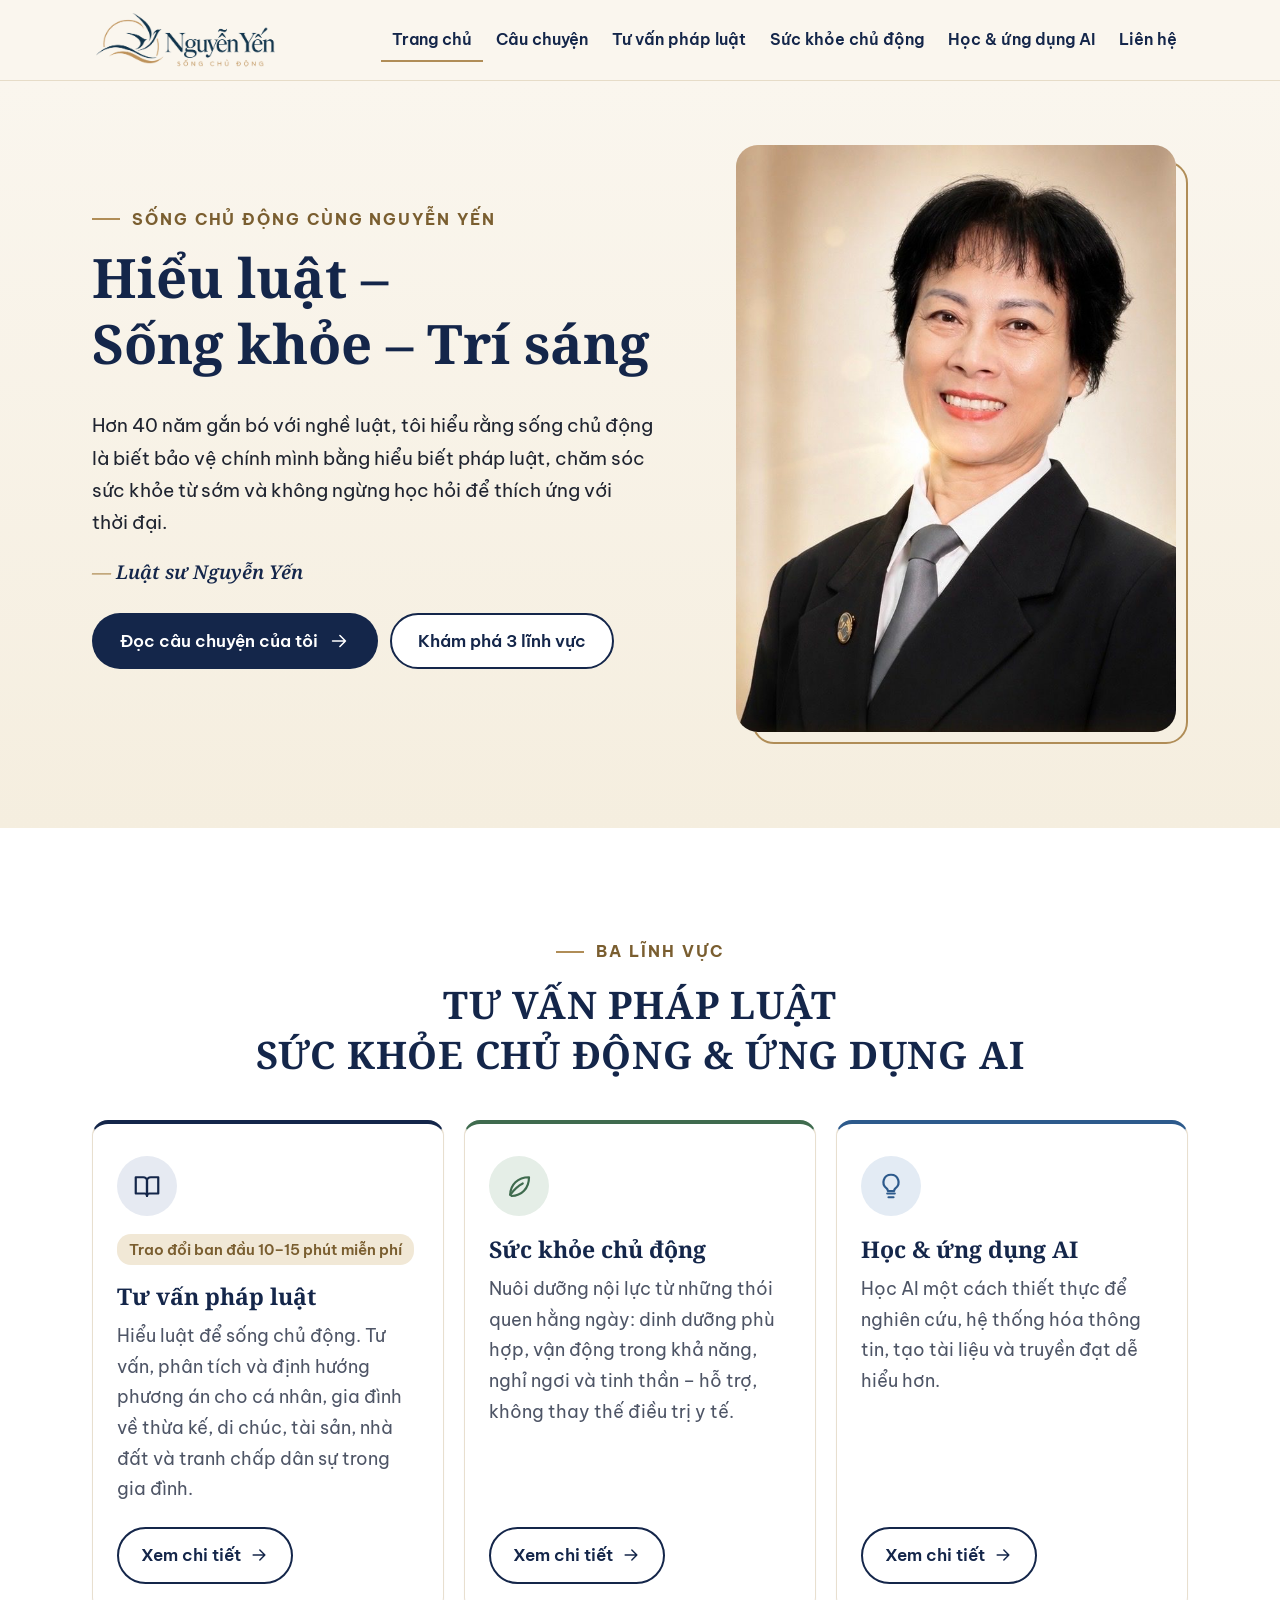
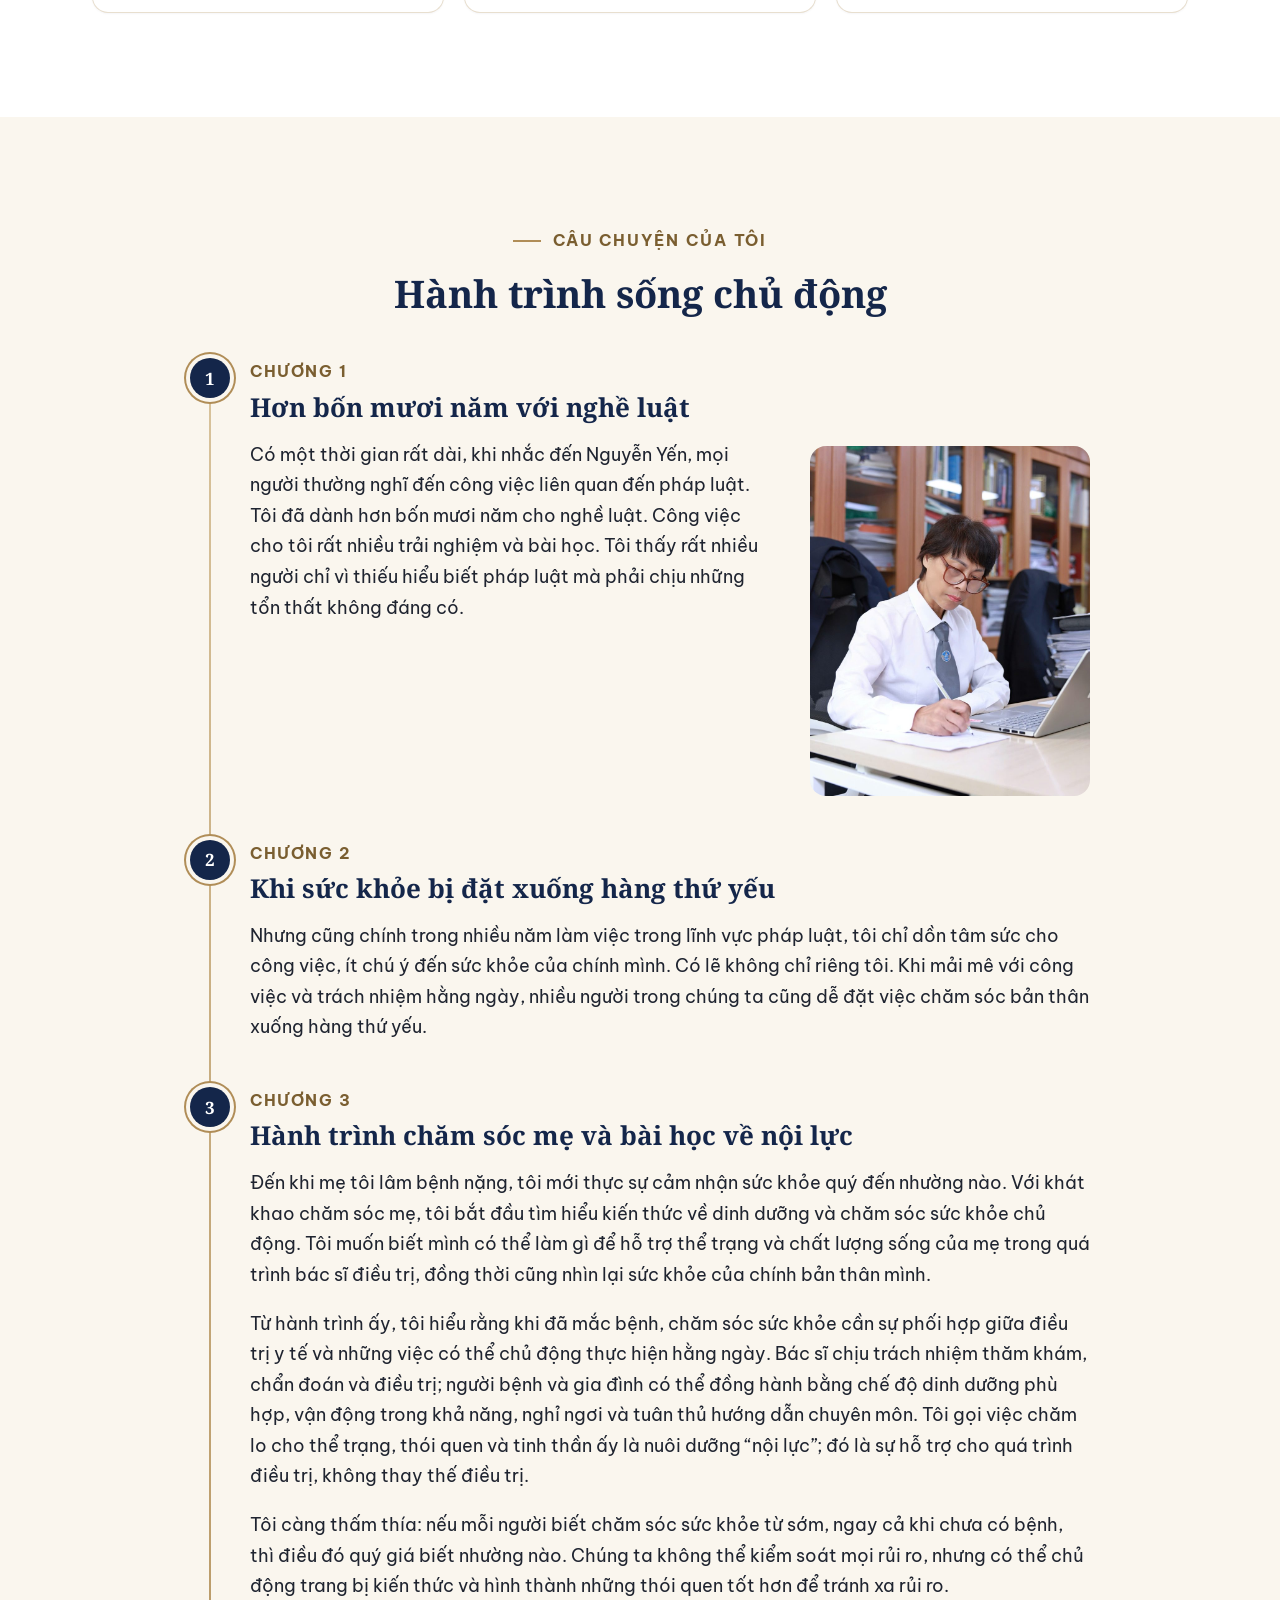
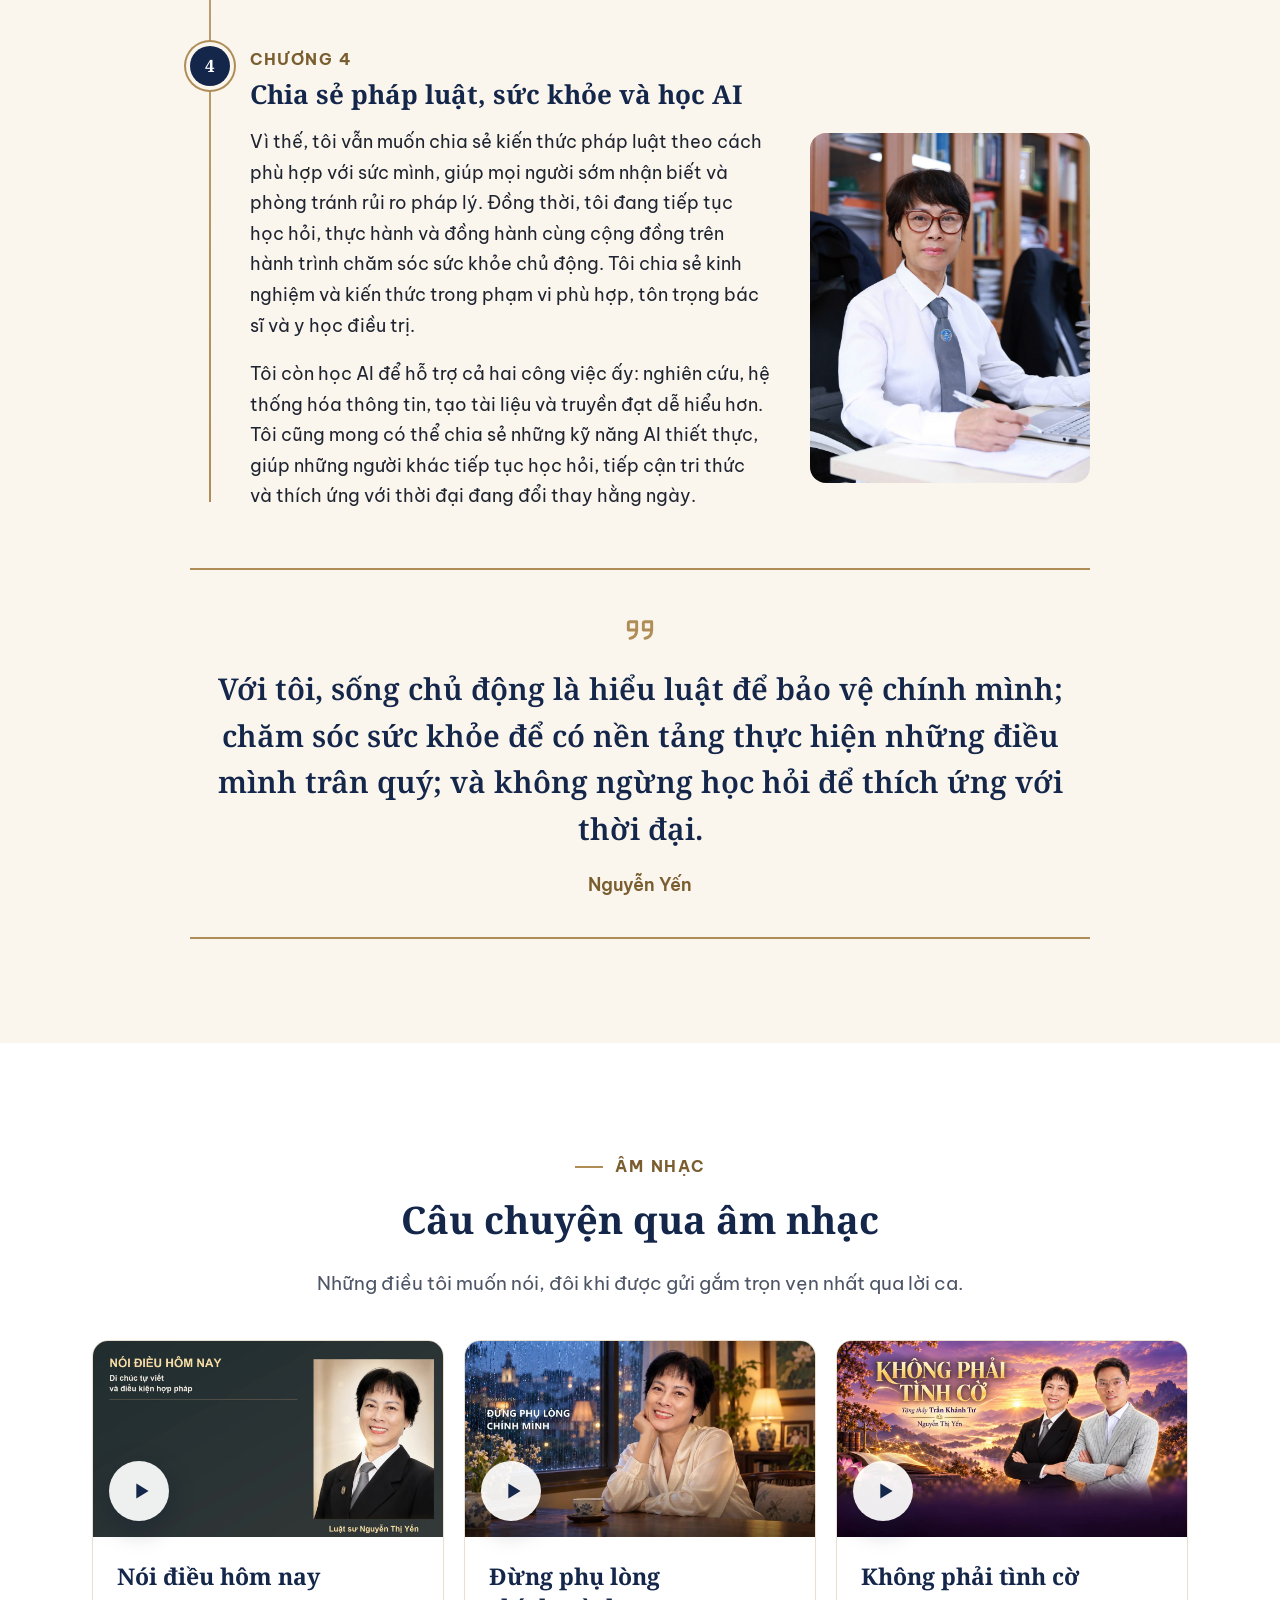
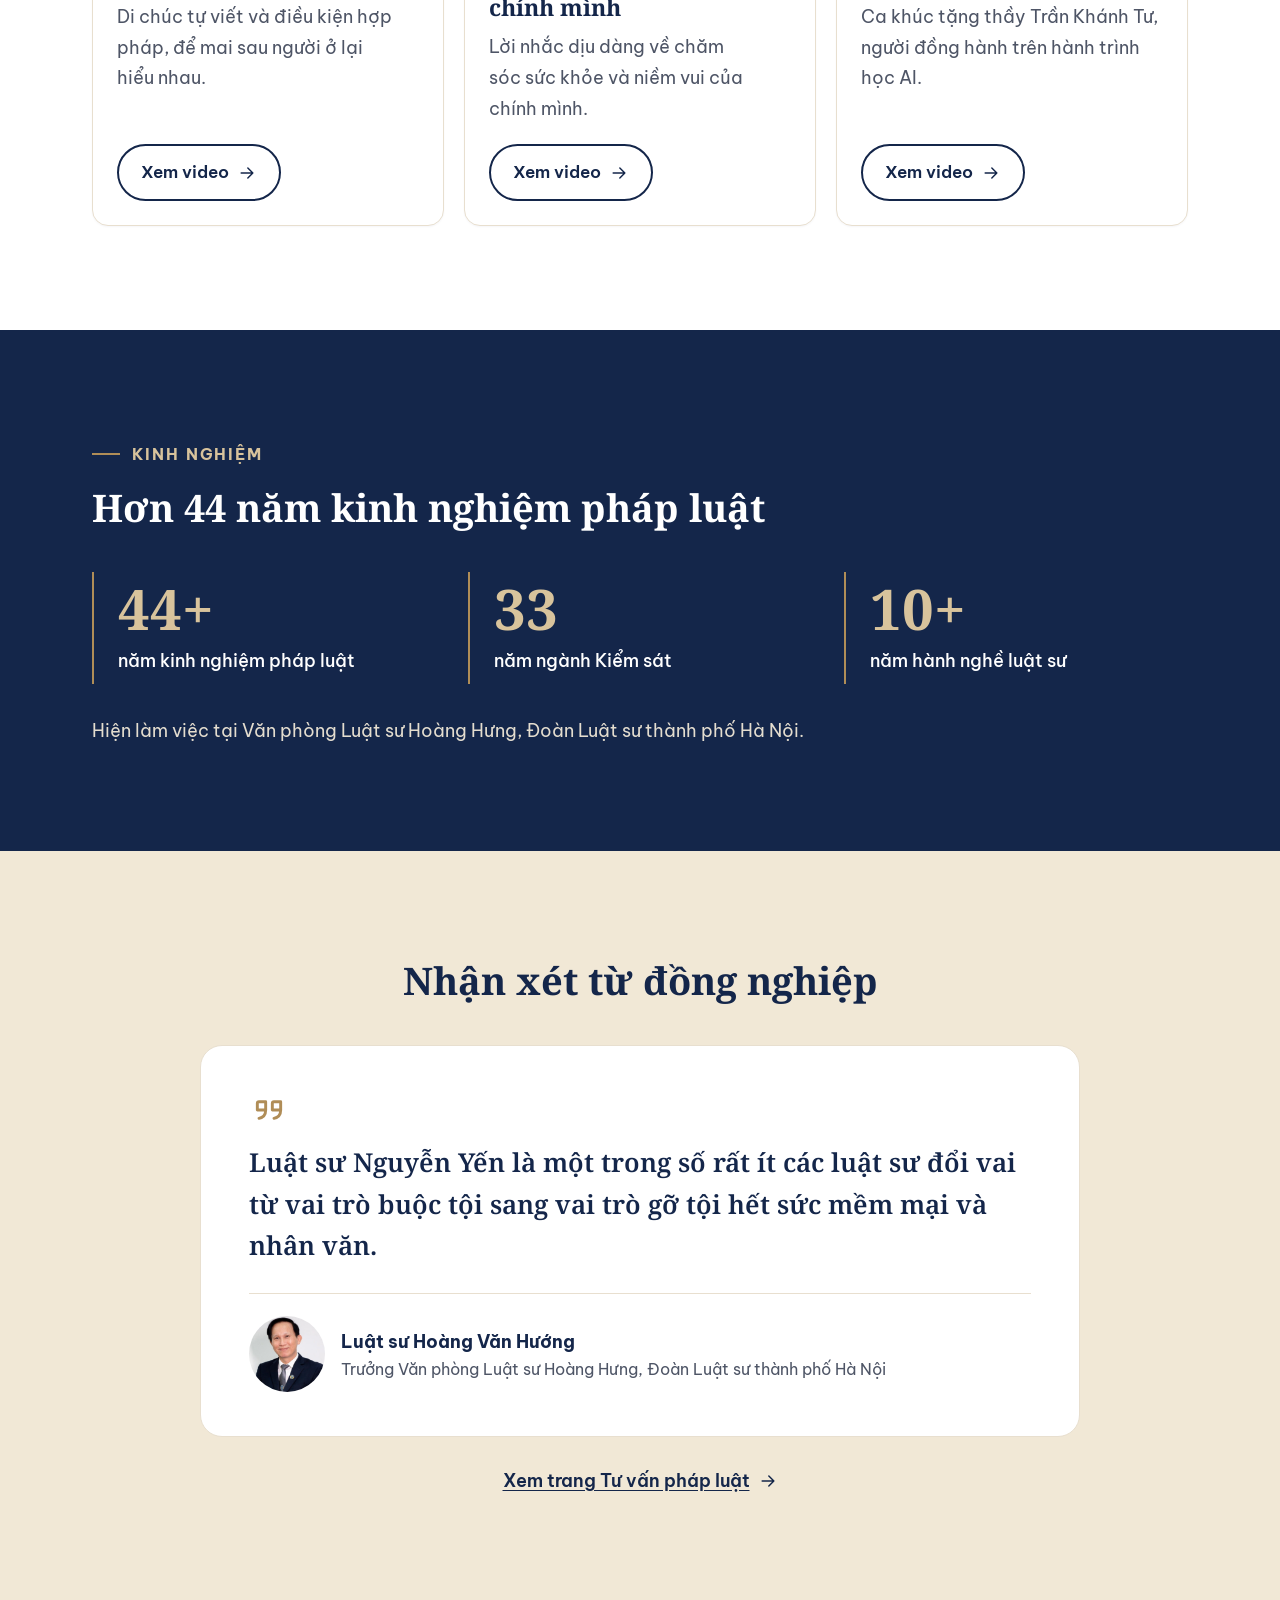
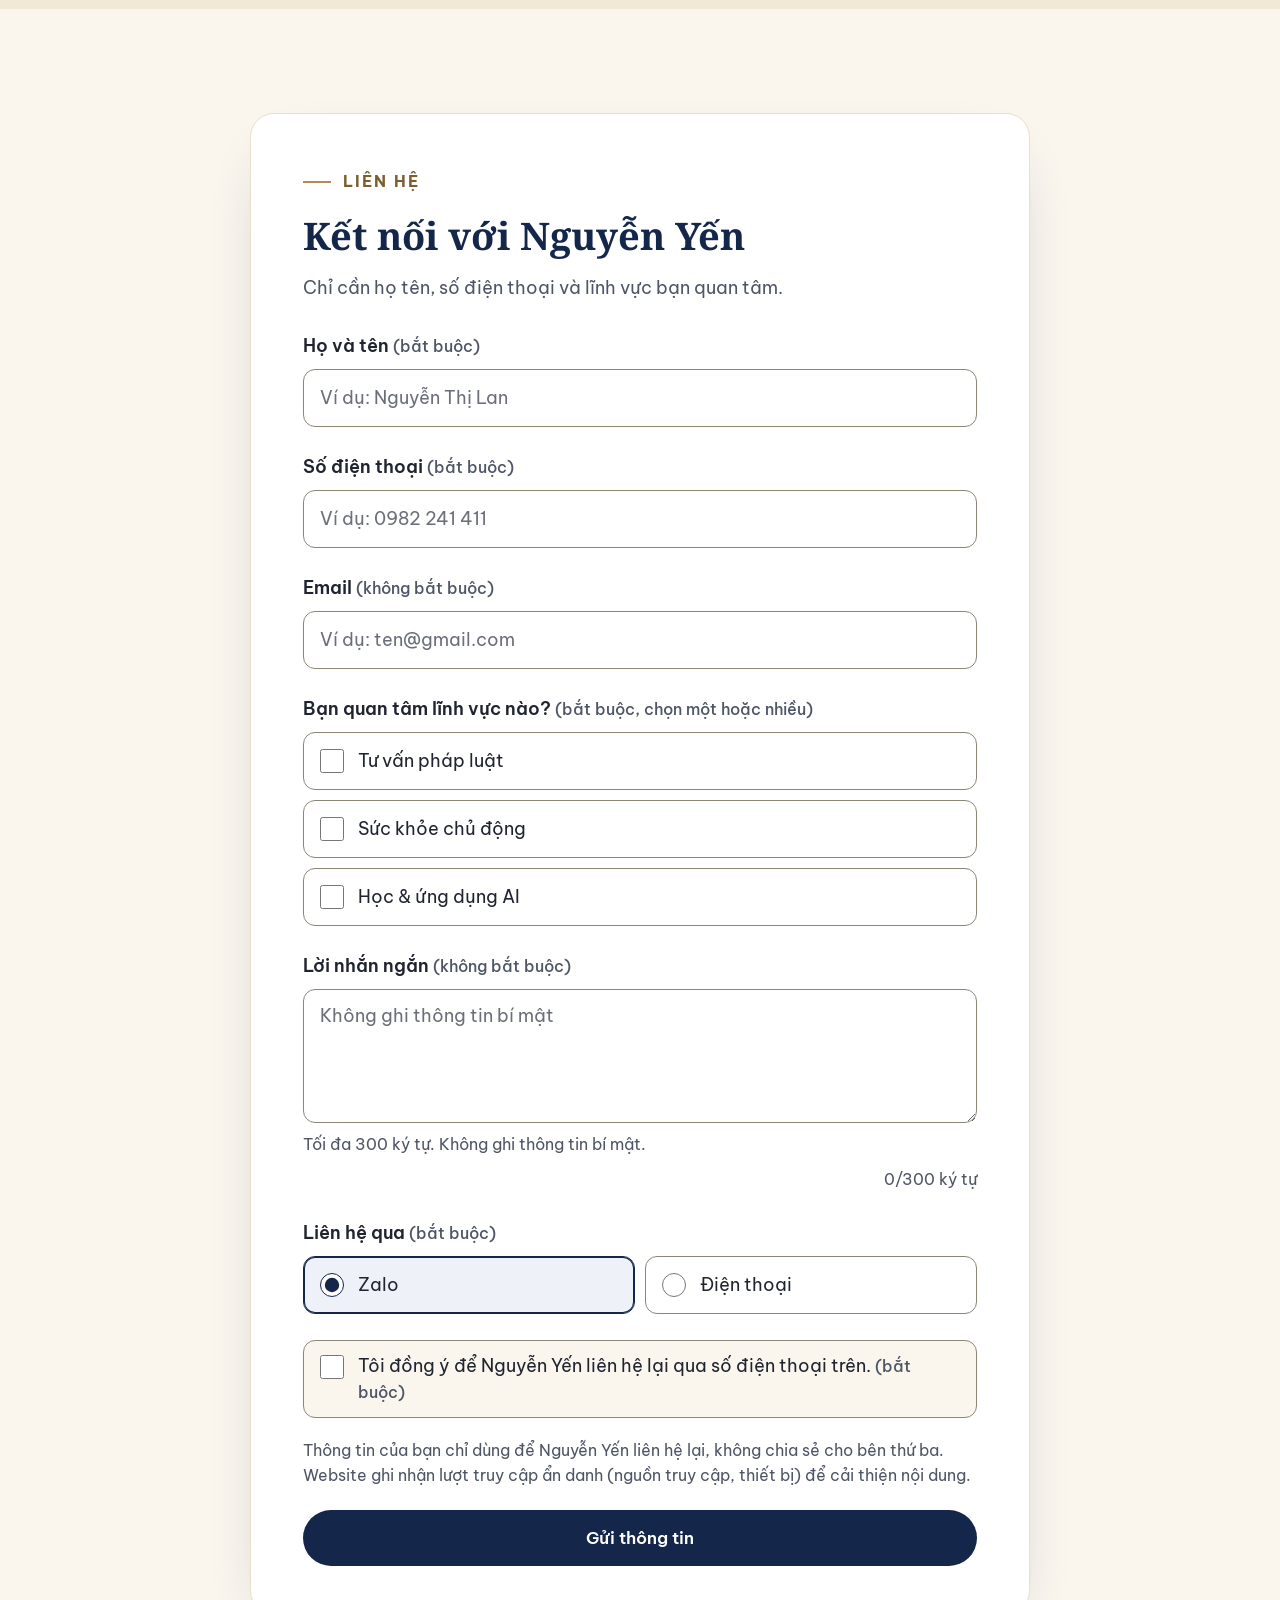
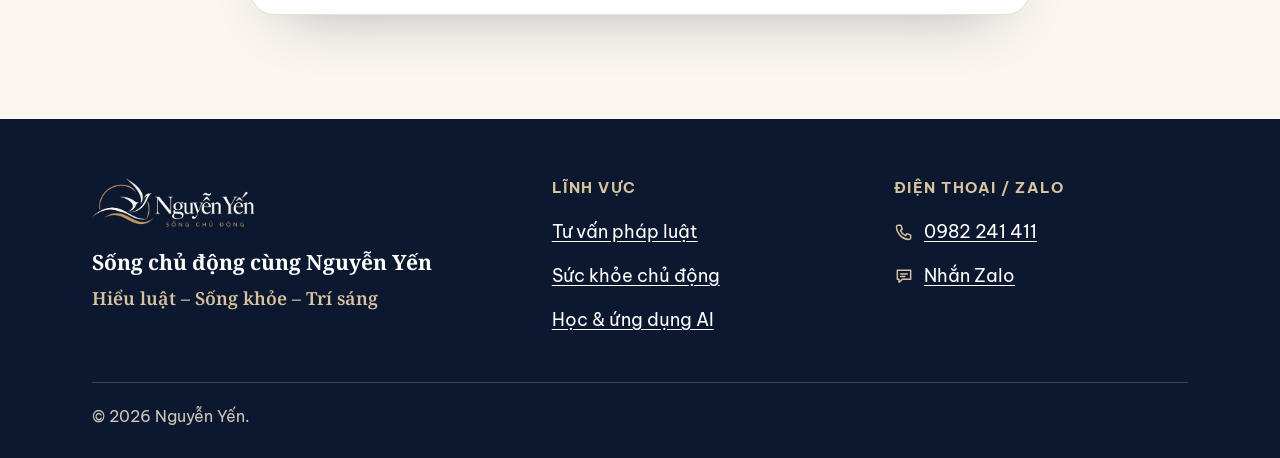
==== commit 538de92b: "Thêm video ca khúc Nói điều hôm nay vào trang Tư vấn pháp luật và trang chủ Co-authored-by: Cursor <" ====
--- a/index.html
+++ b/index.html
@@ -32,7 +32,7 @@
   <link rel="preconnect" href="https://fonts.googleapis.com">
   <link rel="preconnect" href="https://fonts.gstatic.com" crossorigin>
   <link rel="stylesheet" href="https://fonts.googleapis.com/css2?family=Be+Vietnam+Pro:wght@400;500;600;700&amp;family=Noto+Serif:wght@600;700&amp;display=swap">
-  <link rel="stylesheet" href="assets/css/style.css?v=20260930b">
+  <link rel="stylesheet" href="assets/css/style.css?v=20261008">
   <script>document.documentElement.classList.add("js");</script>
   <script type="application/ld+json">
   {
@@ -316,7 +316,18 @@
           <h2 id="am-nhac-title">Câu&nbsp;chuyện qua âm&nbsp;nhạc</h2>
           <p class="lead">Những điều tôi muốn nói, đôi khi được gửi gắm trọn vẹn nhất qua lời ca.</p>
         </div>
-        <div class="grid grid-2">
+        <div class="grid grid-3">
+          <article class="card music-card reveal">
+            <div class="music-thumb">
+              <img src="assets/video/noi-dieu-hom-nay-poster.jpg" width="1280" height="720" loading="lazy" alt="Ảnh bìa video ca khúc Nói điều hôm nay">
+              <span class="play-badge" aria-hidden="true"><svg viewBox="0 0 24 24" focusable="false"><path d="M8 5.5v13l10.5-6.5z"/></svg></span>
+            </div>
+            <div class="music-body">
+              <h3><a href="tu-van-phap-luat/#mv">Nói&nbsp;điều hôm&nbsp;nay</a></h3>
+              <p>Di chúc tự viết và điều kiện hợp pháp, để mai sau người ở lại hiểu nhau.</p>
+              <span class="card-cta" aria-hidden="true">Xem video <svg class="i"><use href="#i-arrow"/></svg></span>
+            </div>
+          </article>
           <article class="card music-card reveal">
             <div class="music-thumb">
               <img src="assets/video/dung-phu-long-chinh-minh-poster.jpg" width="1280" height="720" loading="lazy" alt="Ảnh bìa video ca khúc Đừng phụ lòng chính mình">
--- a/assets/css/style.css
+++ b/assets/css/style.css
@@ -1441,6 +1441,7 @@
 }
 .video-meta .i { width: 20px; height: 20px; color: var(--accent); }
 .video-meta { justify-content: center; }
+.video-cta { justify-content: center; margin-top: 24px; }
 .video-inline { margin-top: 56px; }
 .video-inline > h3,
 .video-inline > p:not(.video-meta) { max-width: 760px; margin-inline: auto; text-align: center; }
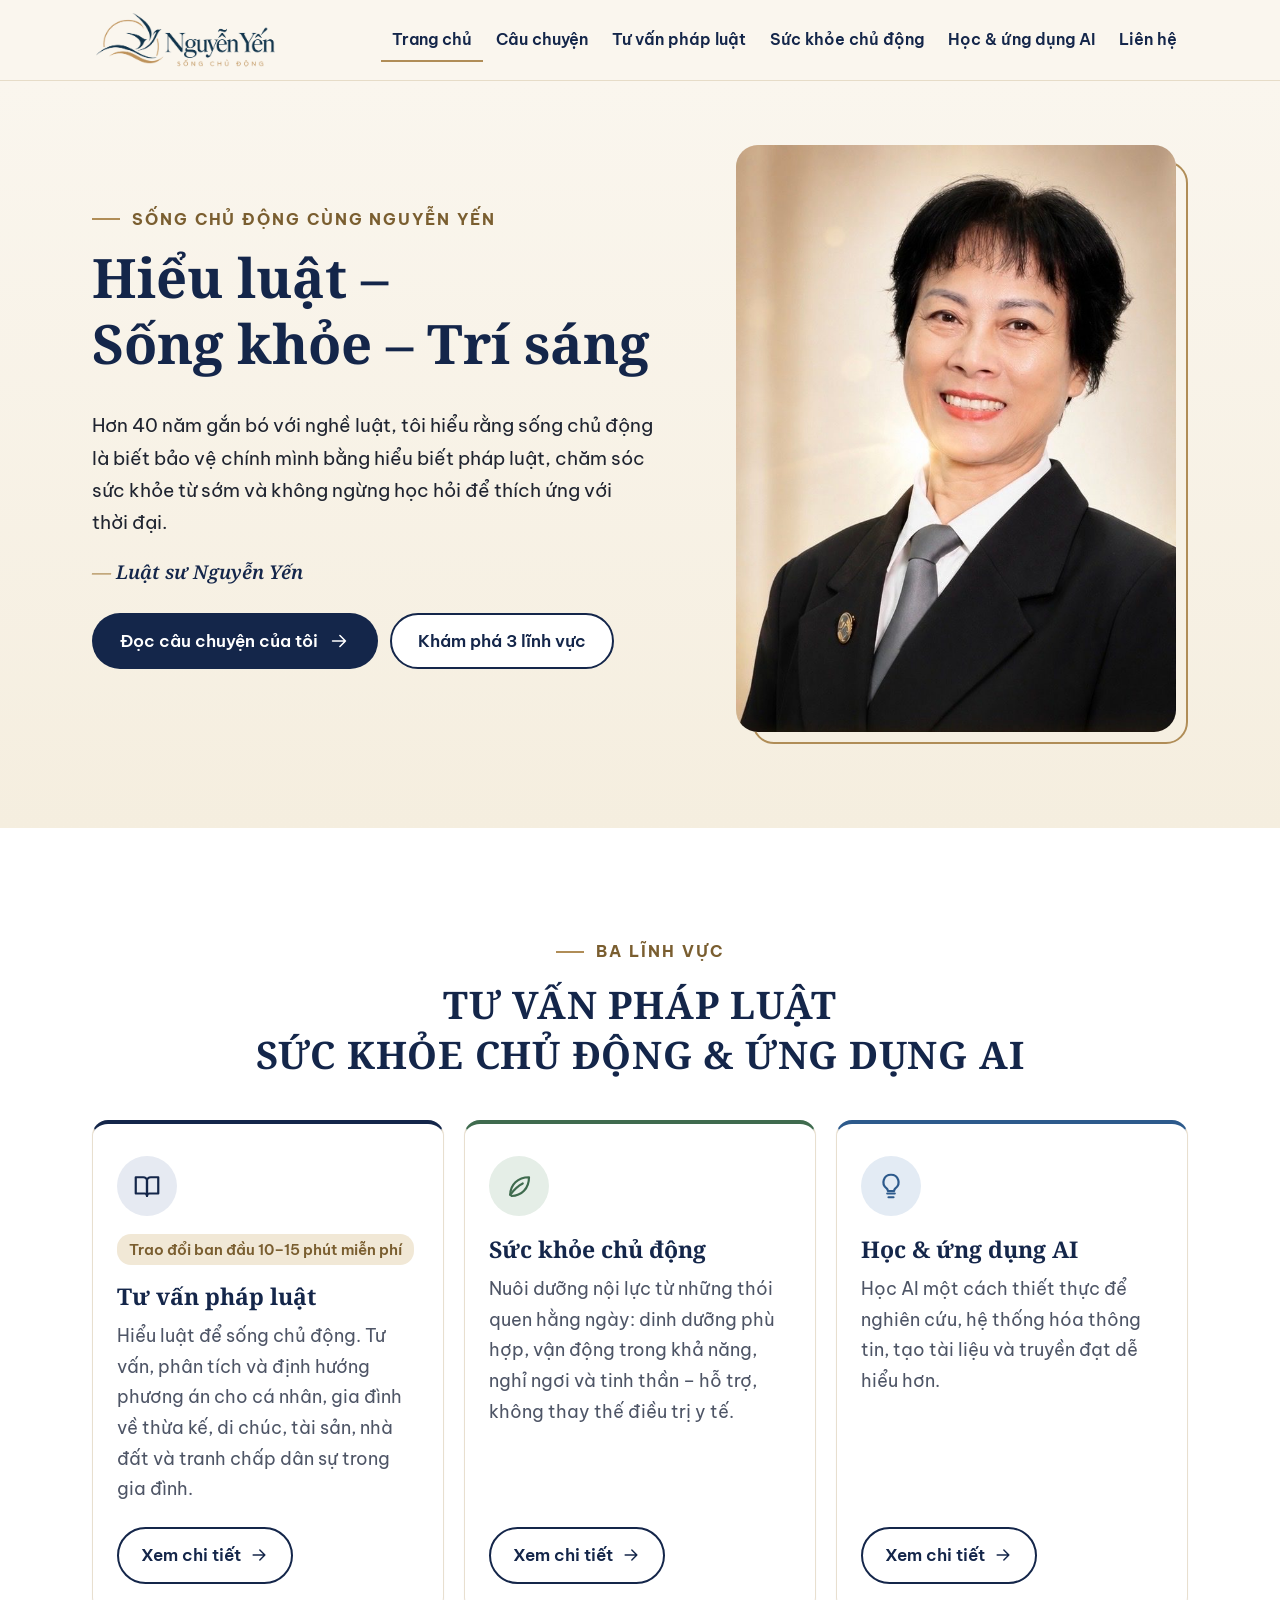
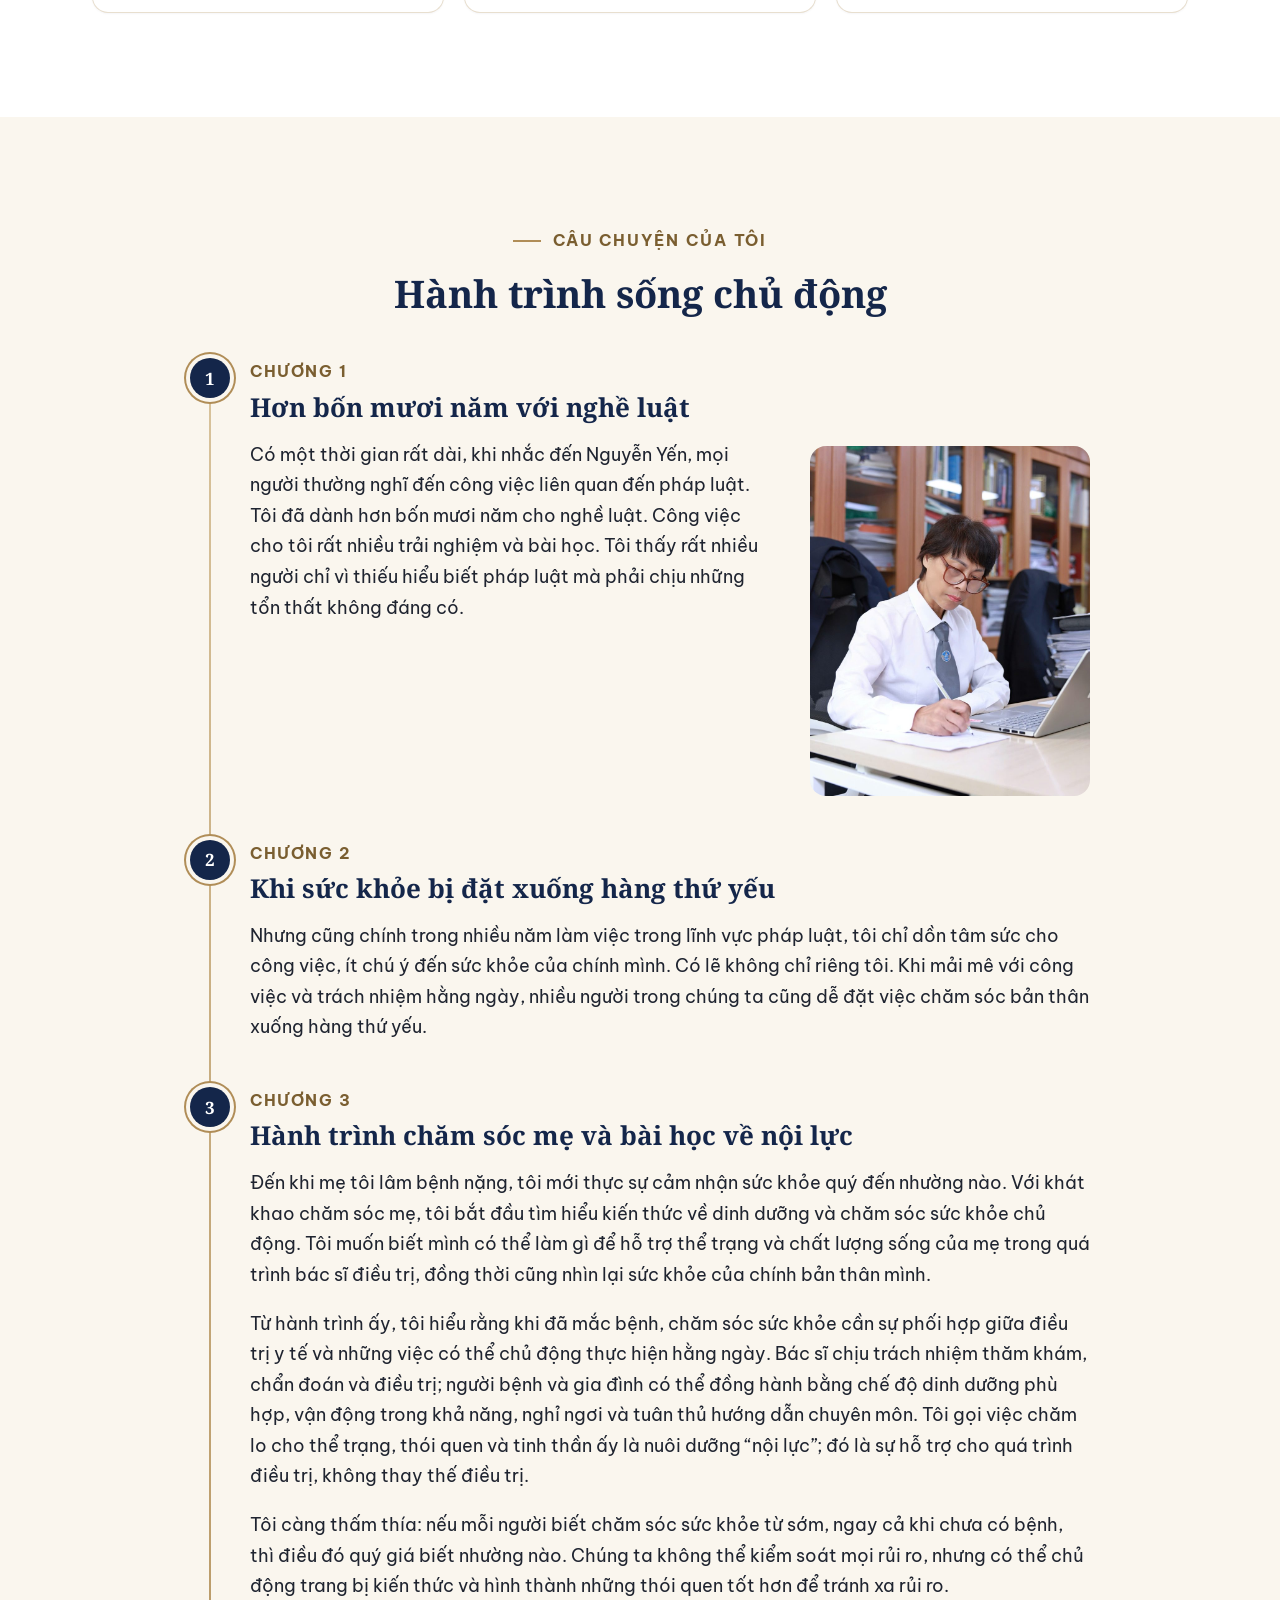
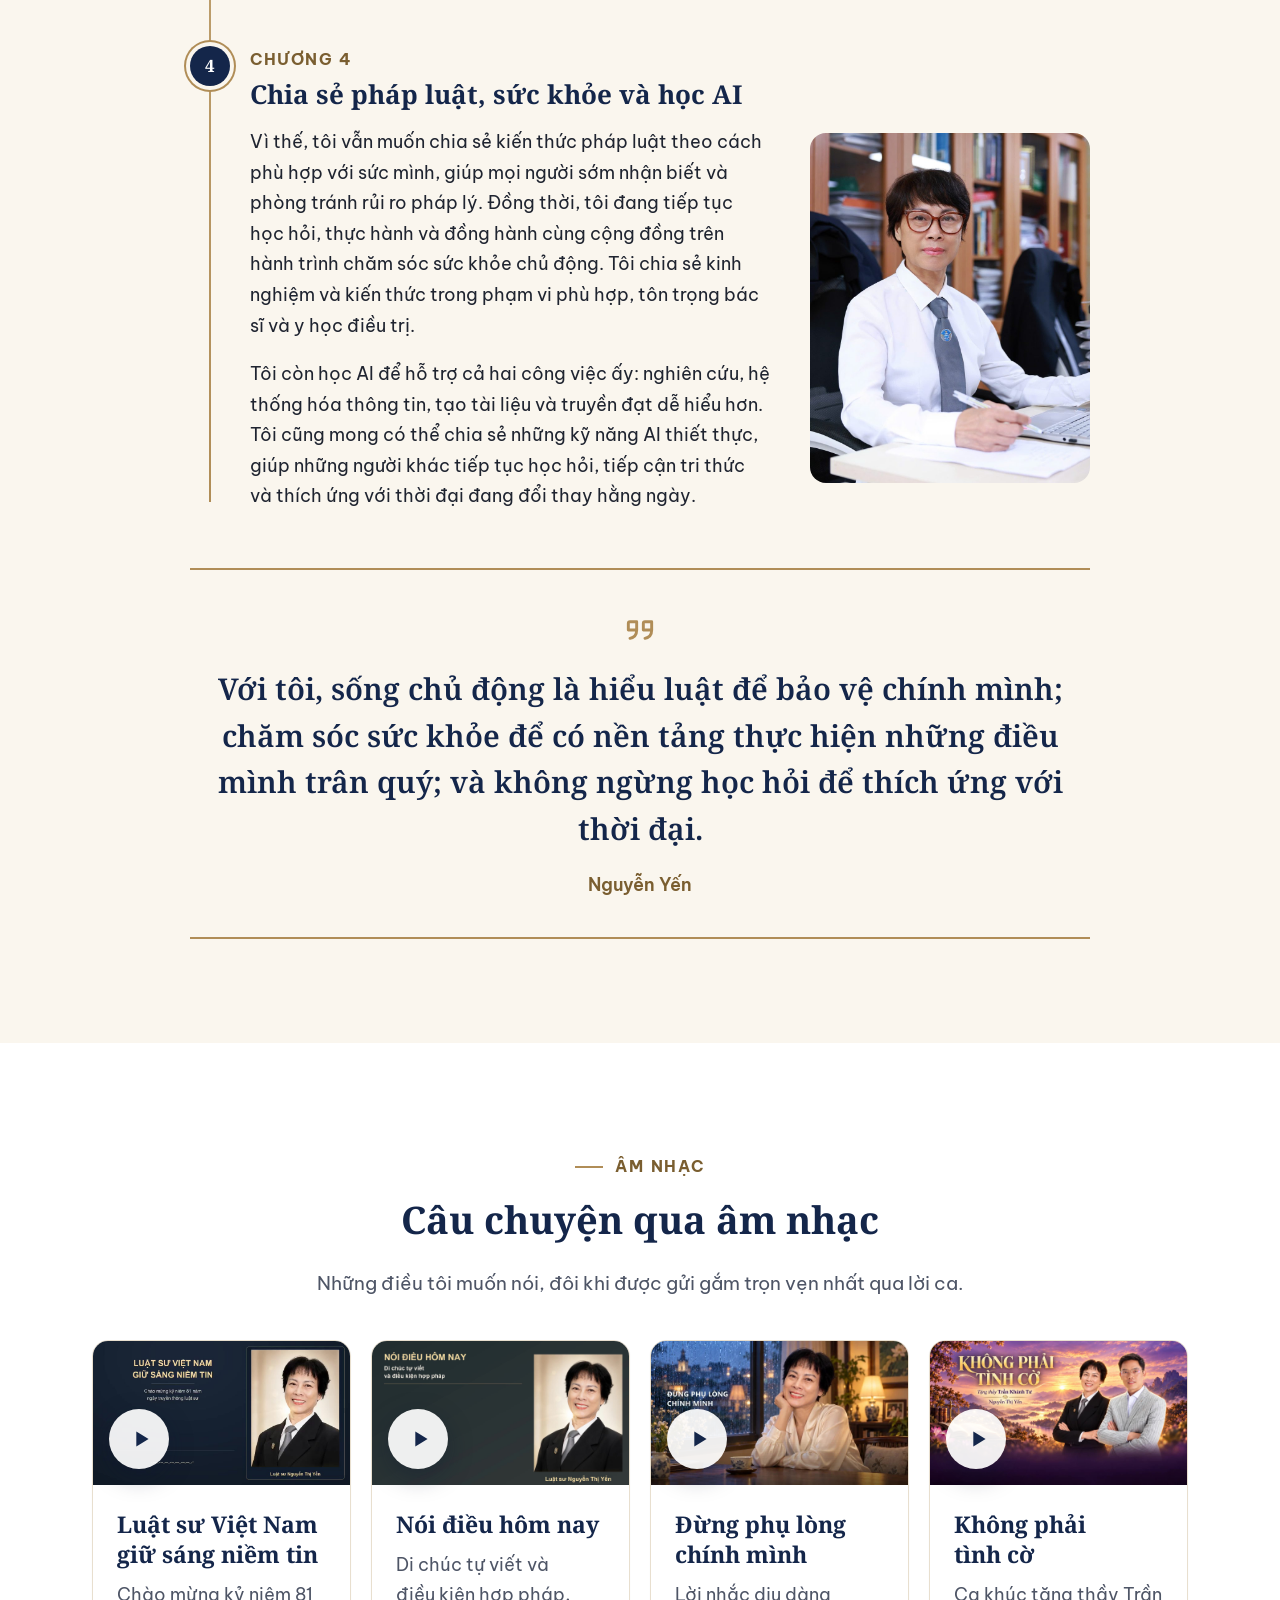
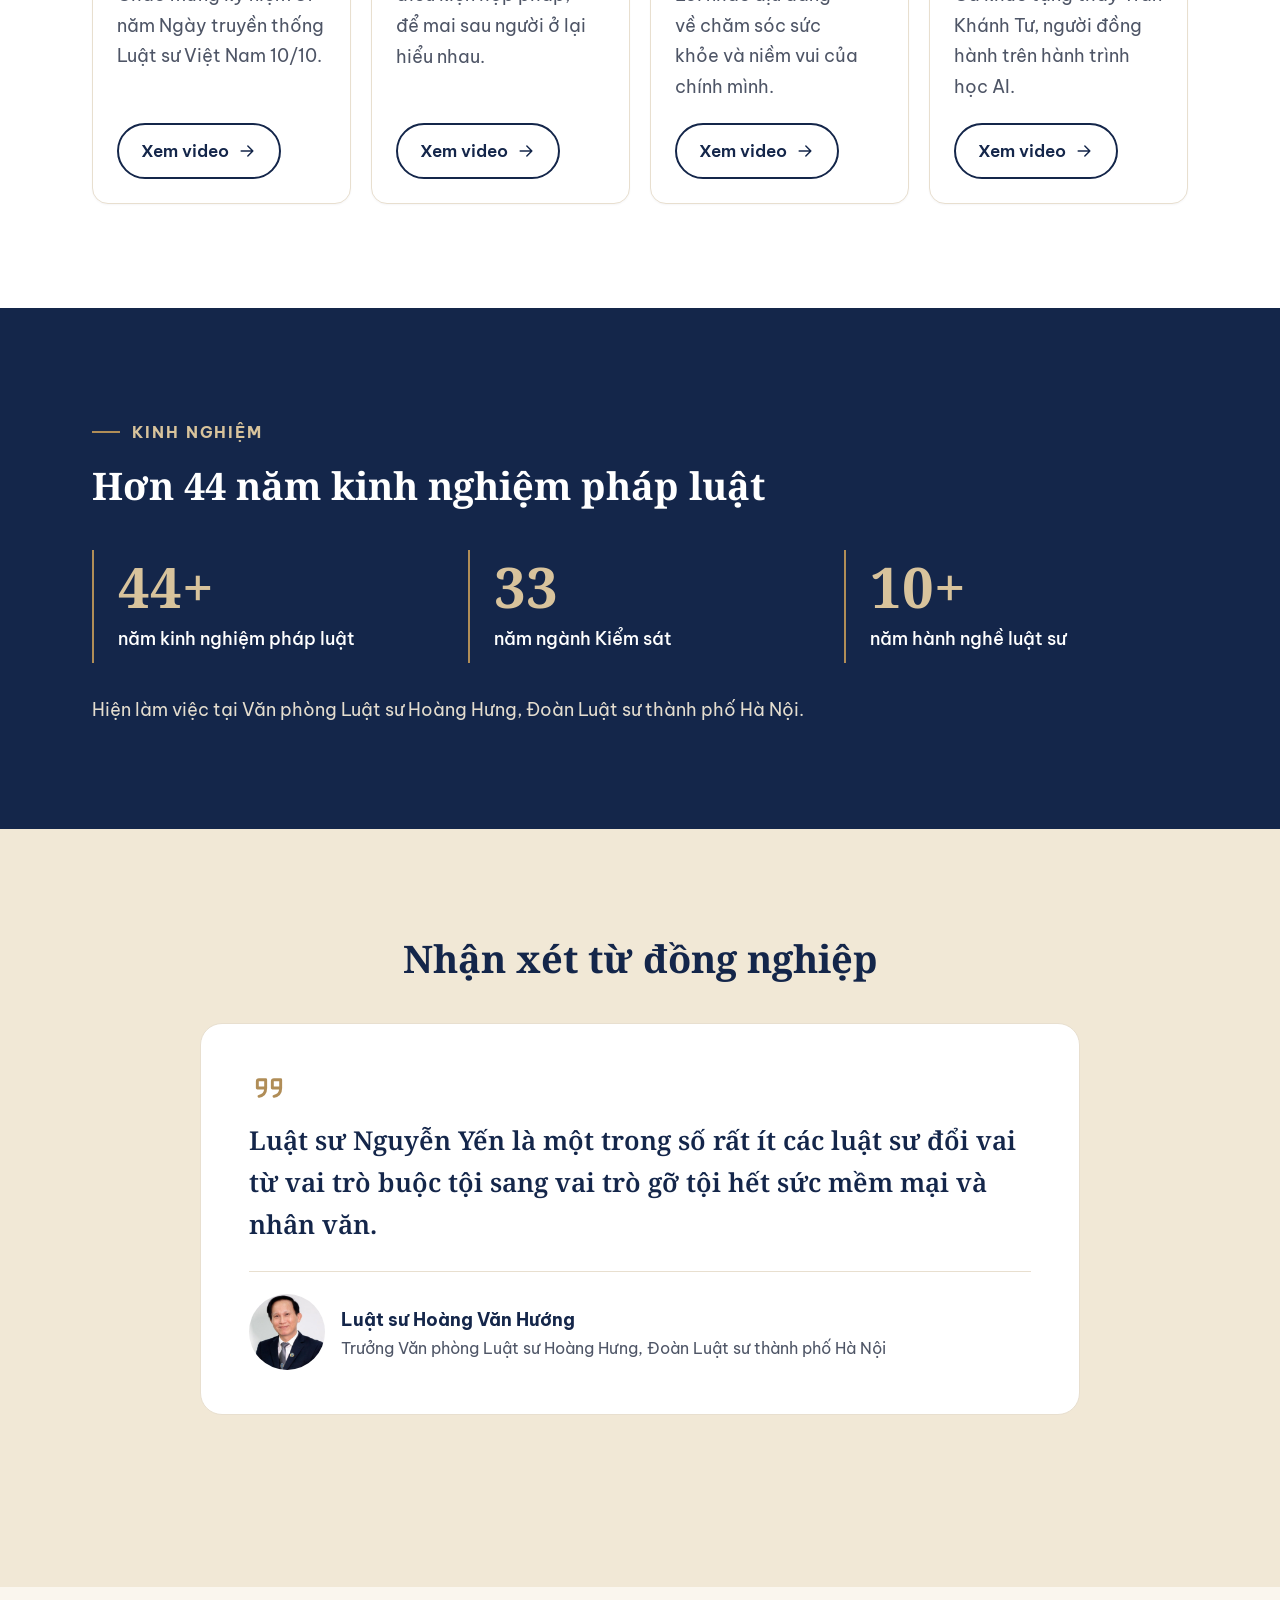
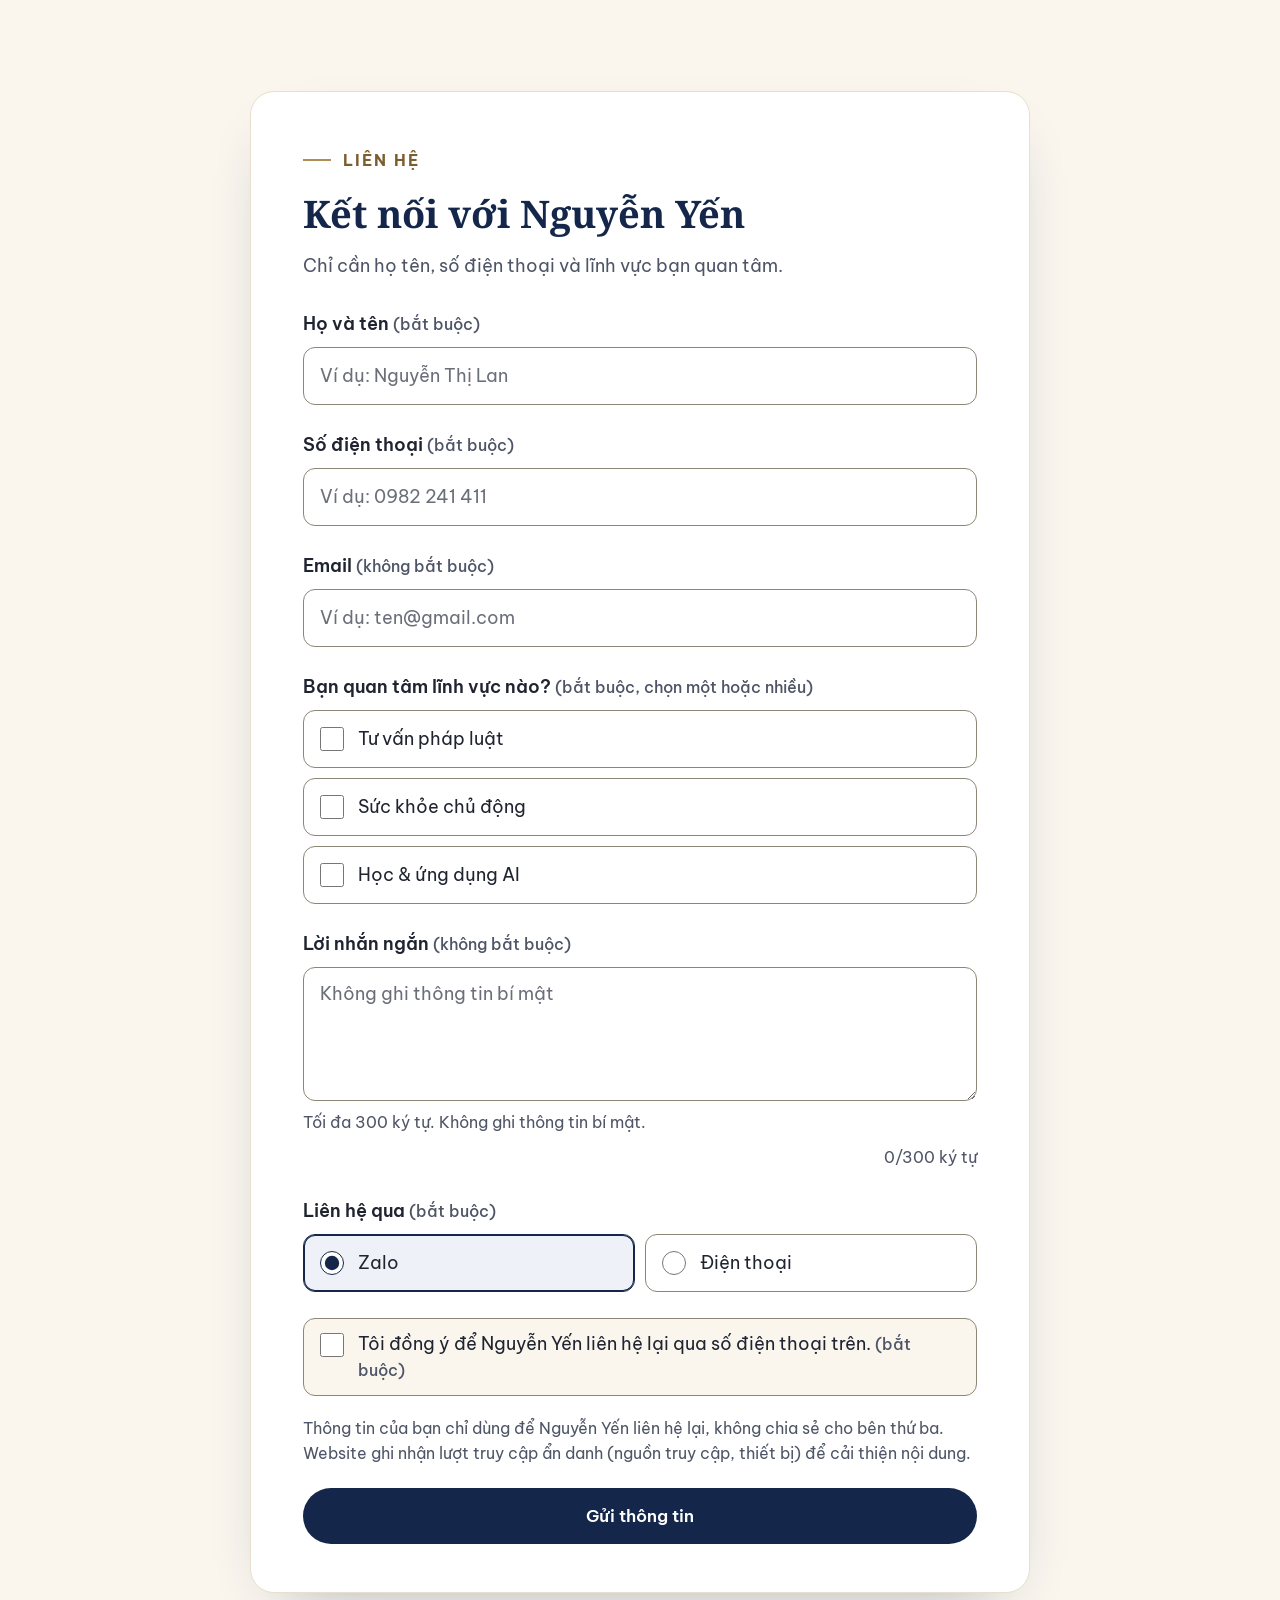
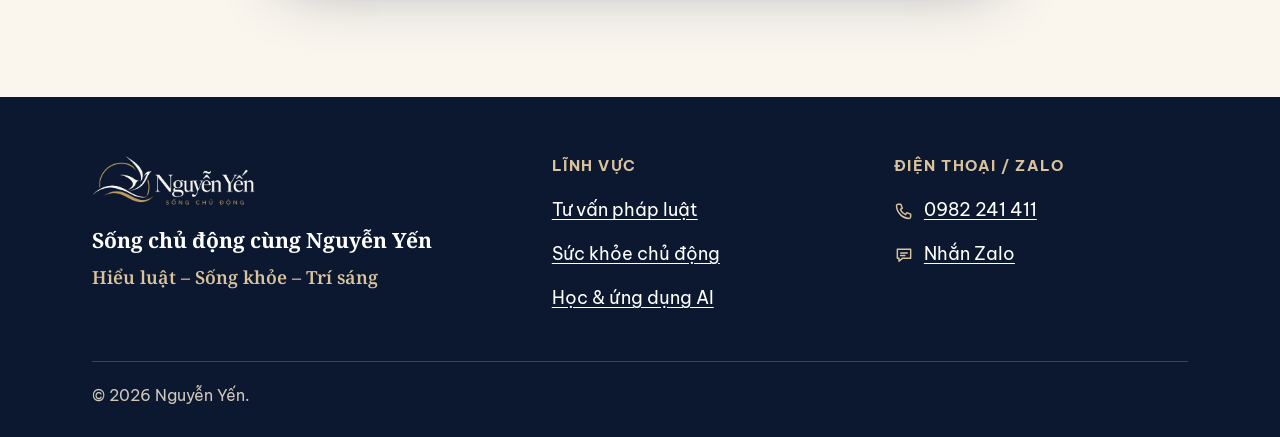
==== commit 7691453b: "Thêm video ca khúc Luật sư Việt Nam giữ sáng niềm tin (81 năm Ngày truyền thống Luật sư) vào trang T" ====
--- a/index.html
+++ b/index.html
@@ -316,7 +316,18 @@
           <h2 id="am-nhac-title">Câu&nbsp;chuyện qua âm&nbsp;nhạc</h2>
           <p class="lead">Những điều tôi muốn nói, đôi khi được gửi gắm trọn vẹn nhất qua lời ca.</p>
         </div>
-        <div class="grid grid-3">
+        <div class="grid grid-4">
+          <article class="card music-card reveal">
+            <div class="music-thumb">
+              <img src="assets/video/luat-su-viet-nam-giu-sang-niem-tin-poster.jpg" width="854" height="480" loading="lazy" alt="Ảnh bìa video ca khúc Luật sư Việt Nam giữ sáng niềm tin">
+              <span class="play-badge" aria-hidden="true"><svg viewBox="0 0 24 24" focusable="false"><path d="M8 5.5v13l10.5-6.5z"/></svg></span>
+            </div>
+            <div class="music-body">
+              <h3><a href="tu-van-phap-luat/#mv-luat-su">Luật&nbsp;sư Việt&nbsp;Nam giữ&nbsp;sáng niềm&nbsp;tin</a></h3>
+              <p>Chào mừng kỷ niệm 81 năm Ngày truyền thống Luật sư Việt Nam 10/10.</p>
+              <span class="card-cta" aria-hidden="true">Xem video <svg class="i"><use href="#i-arrow"/></svg></span>
+            </div>
+          </article>
           <article class="card music-card reveal">
             <div class="music-thumb">
               <img src="assets/video/noi-dieu-hom-nay-poster.jpg" width="1280" height="720" loading="lazy" alt="Ảnh bìa video ca khúc Nói điều hôm nay">
